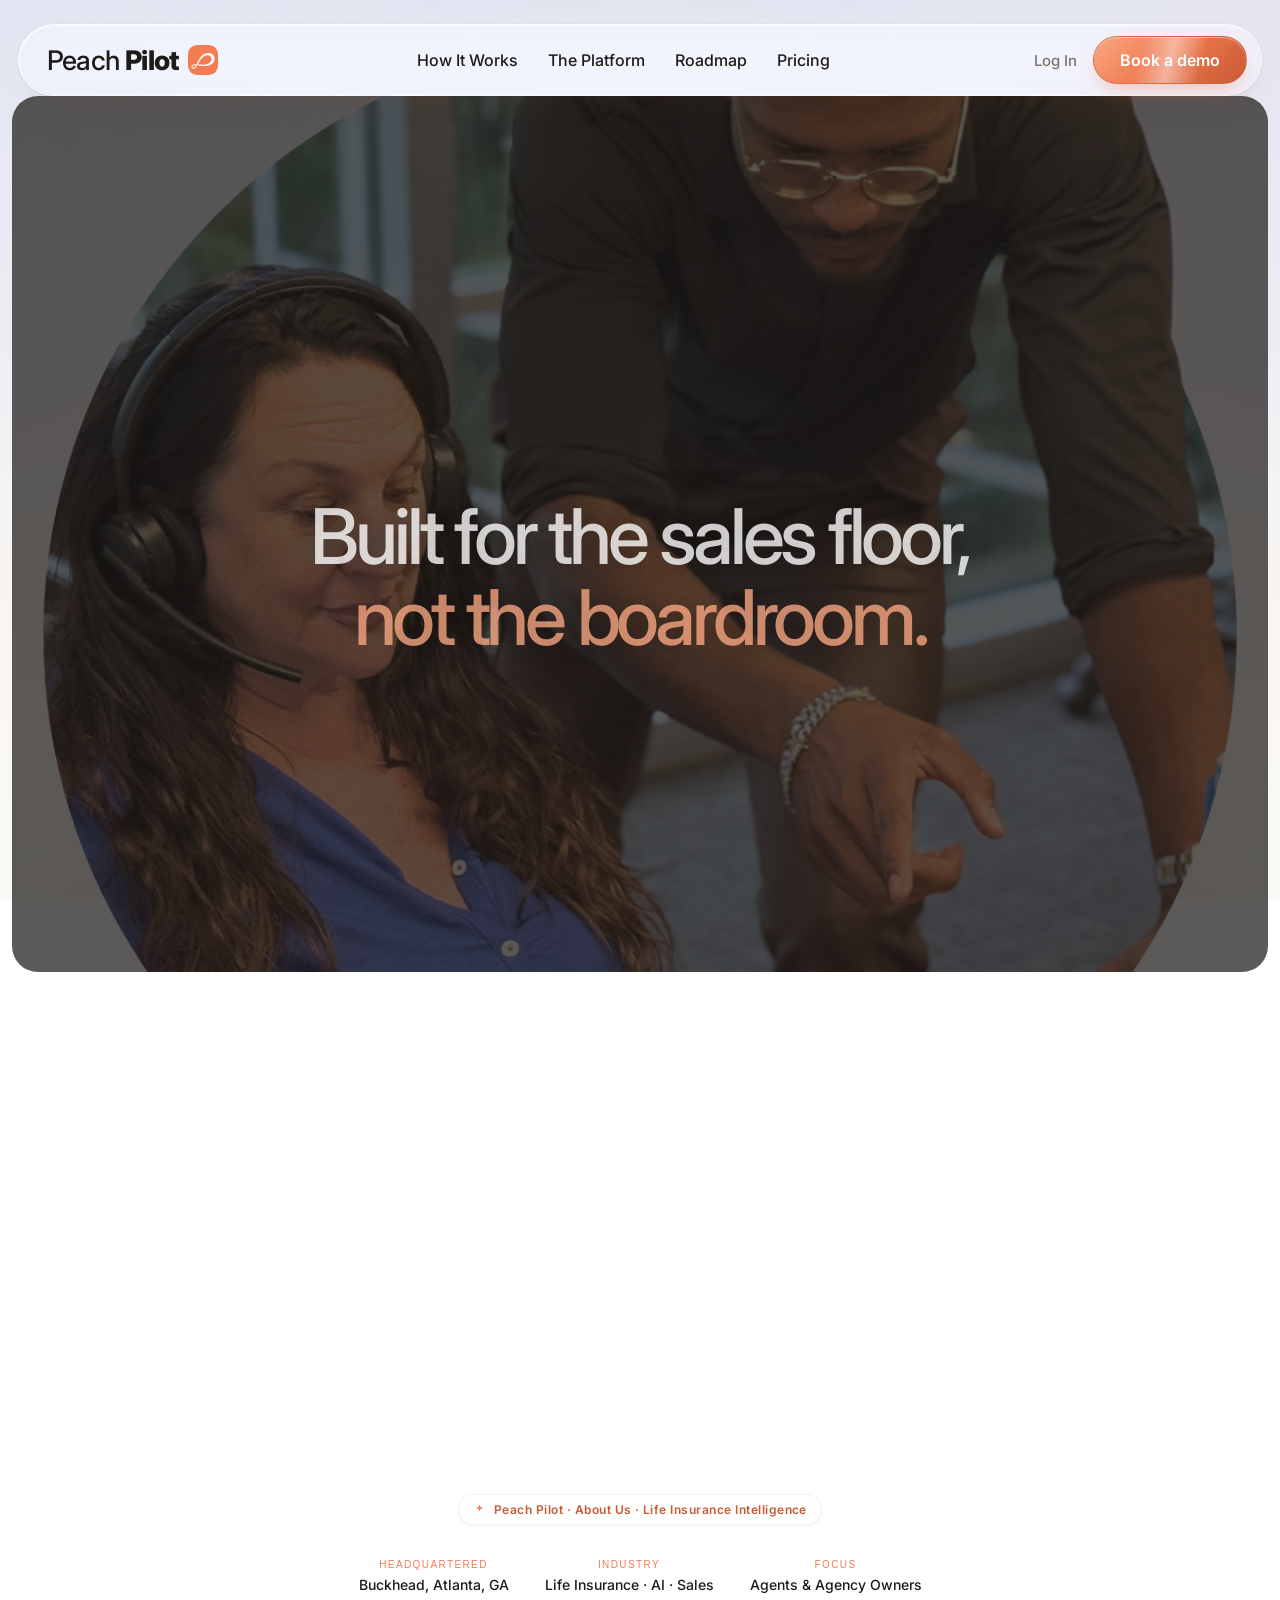
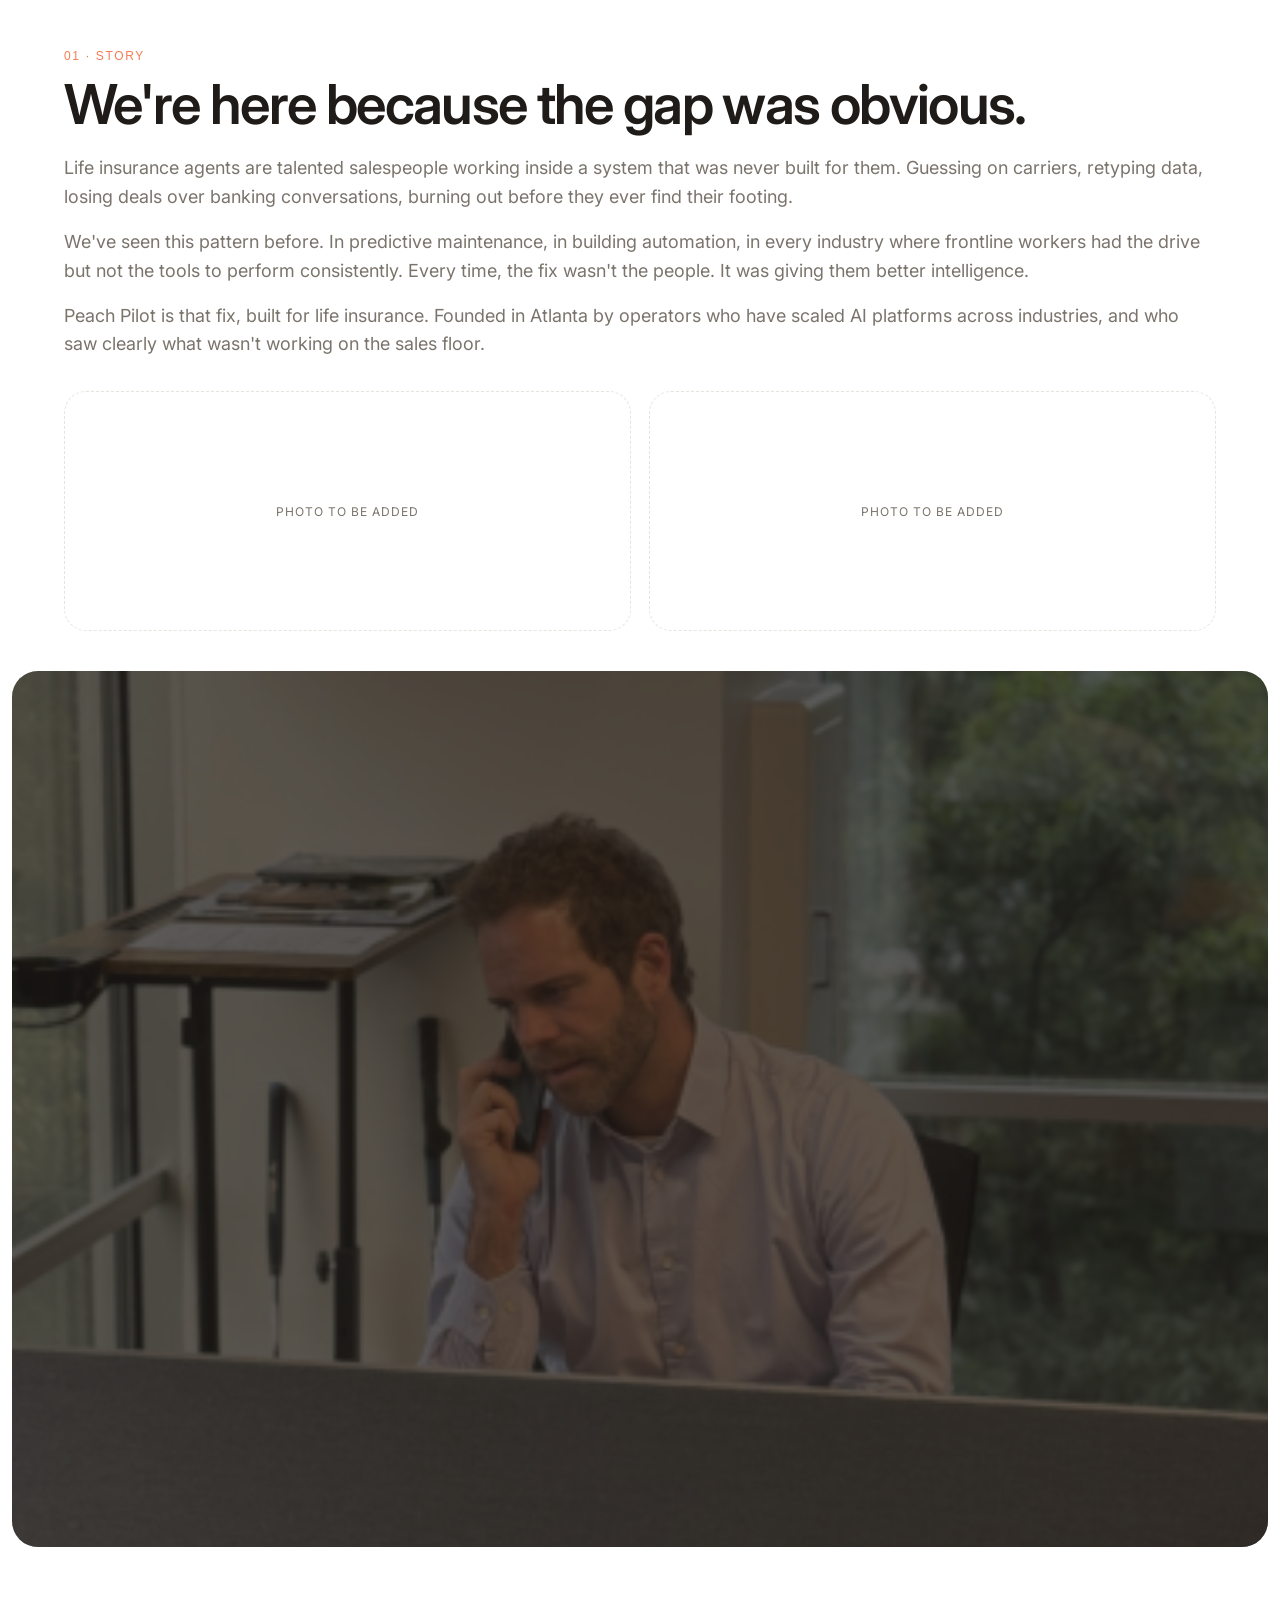
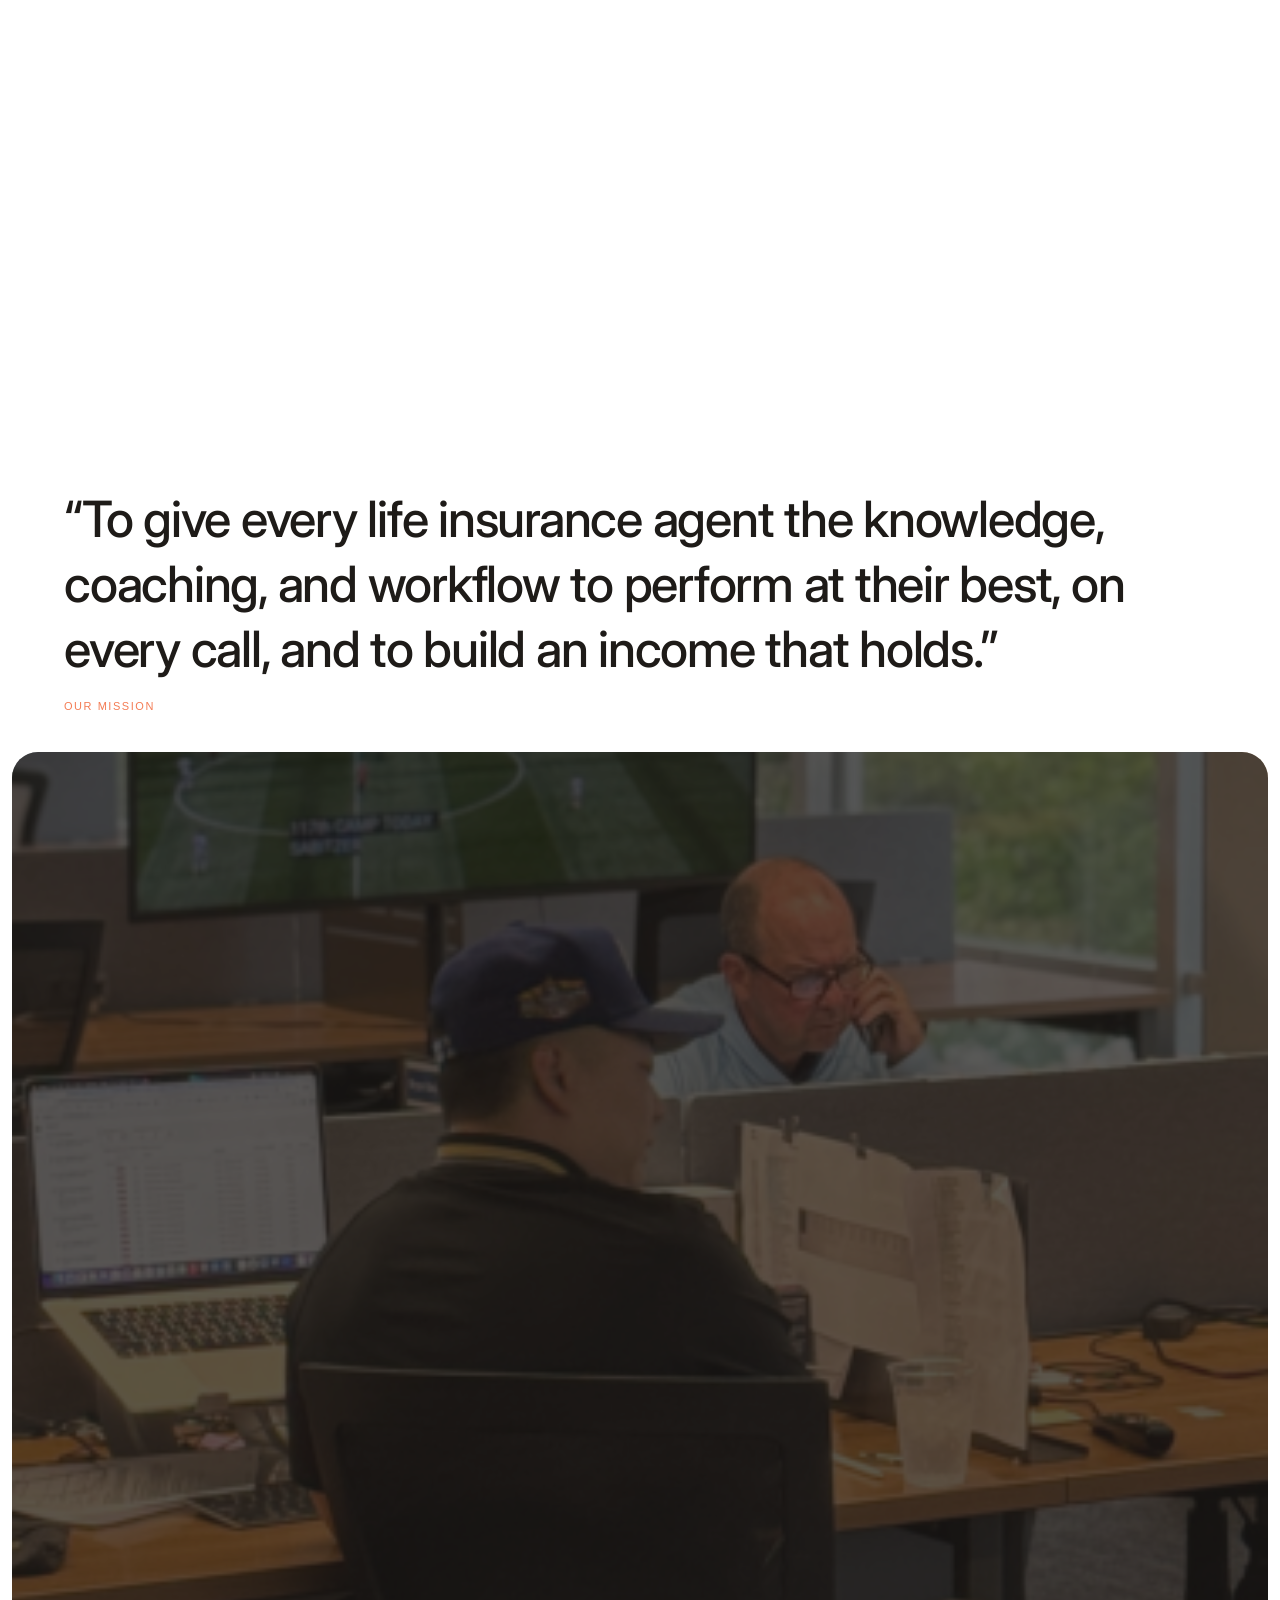
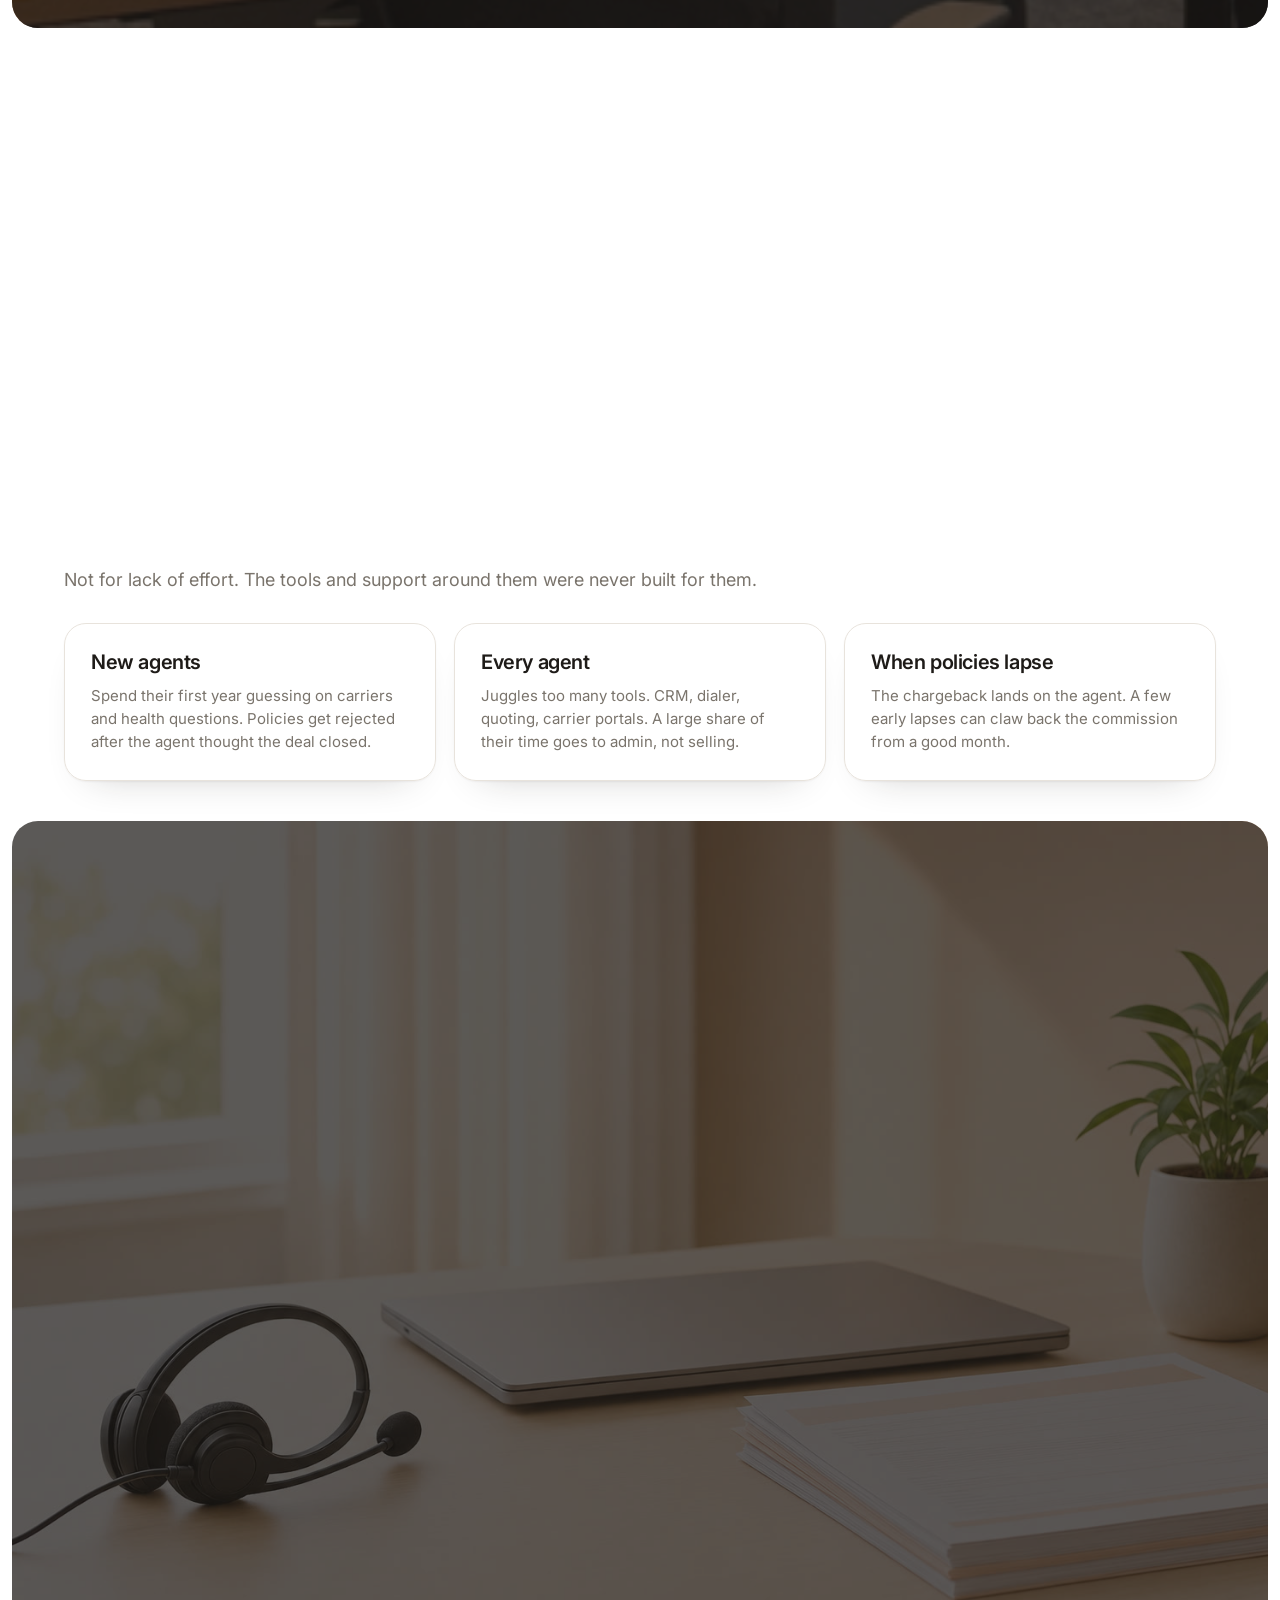
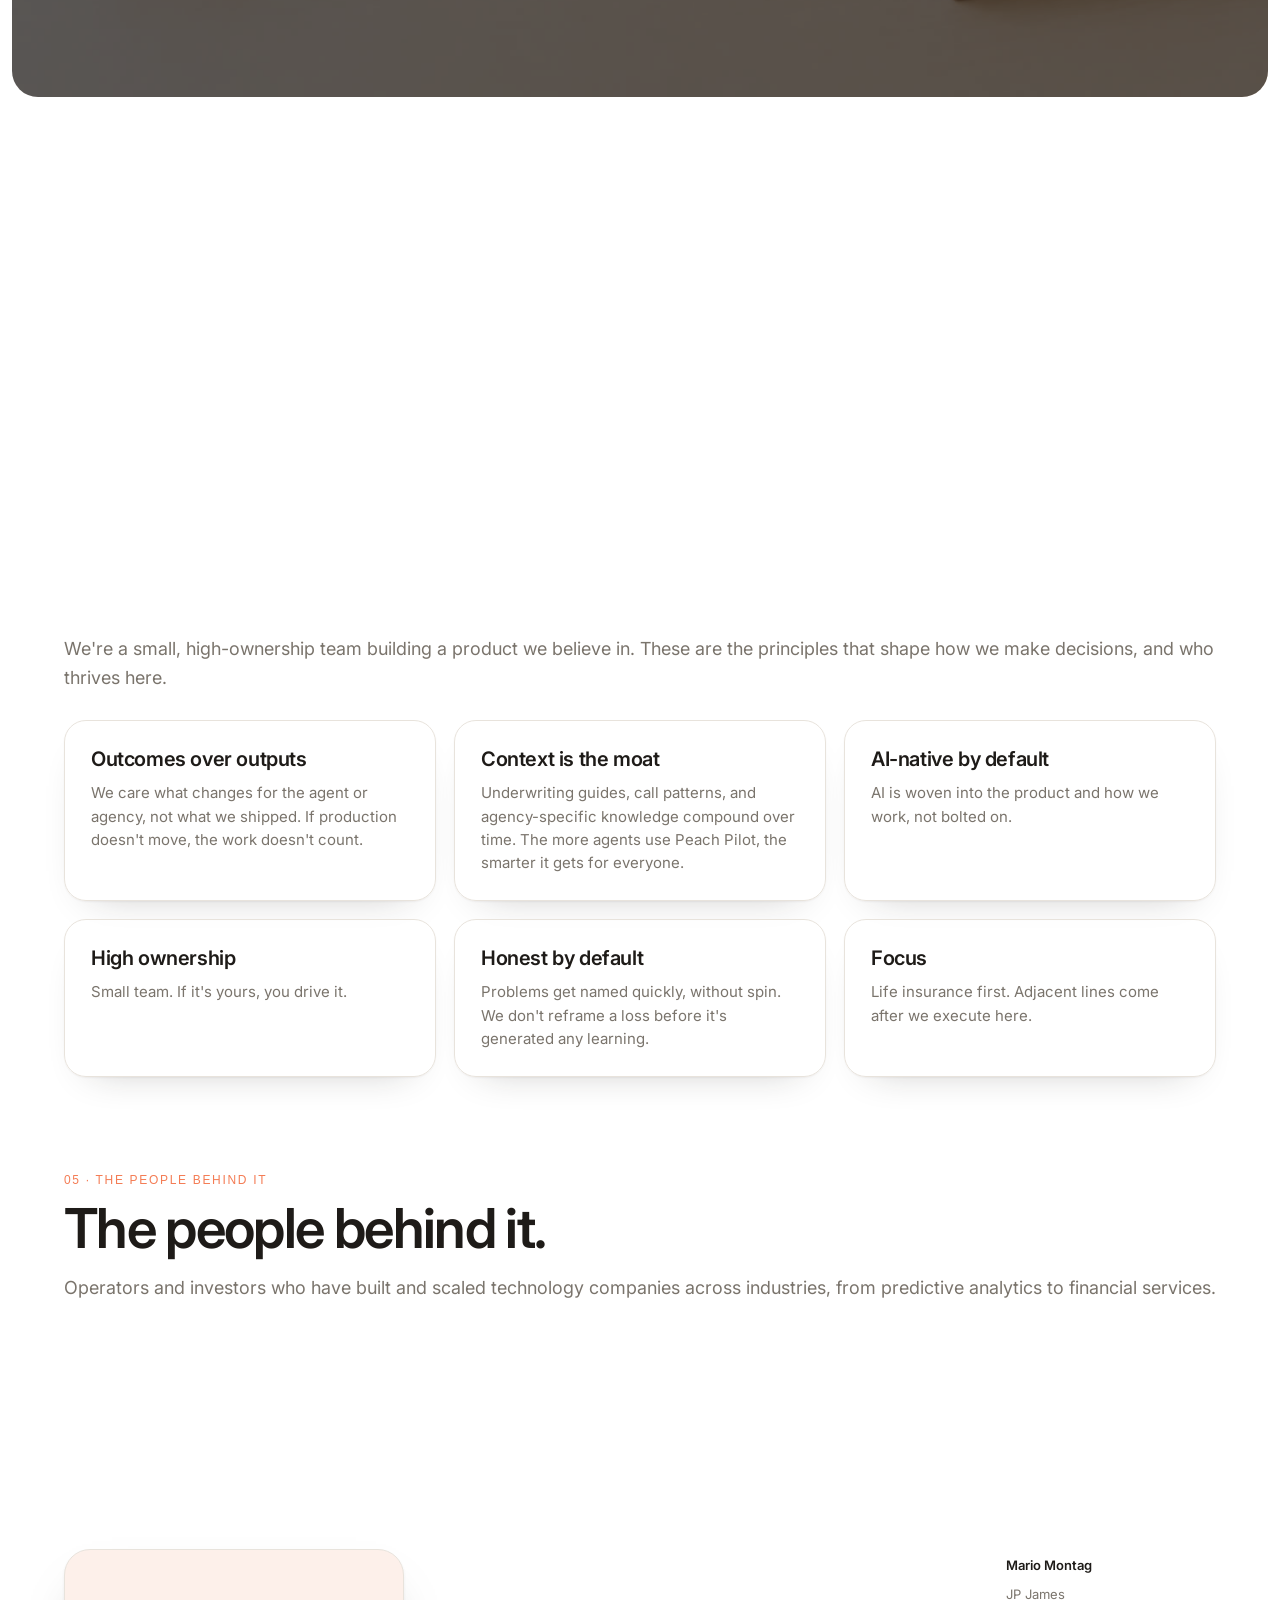
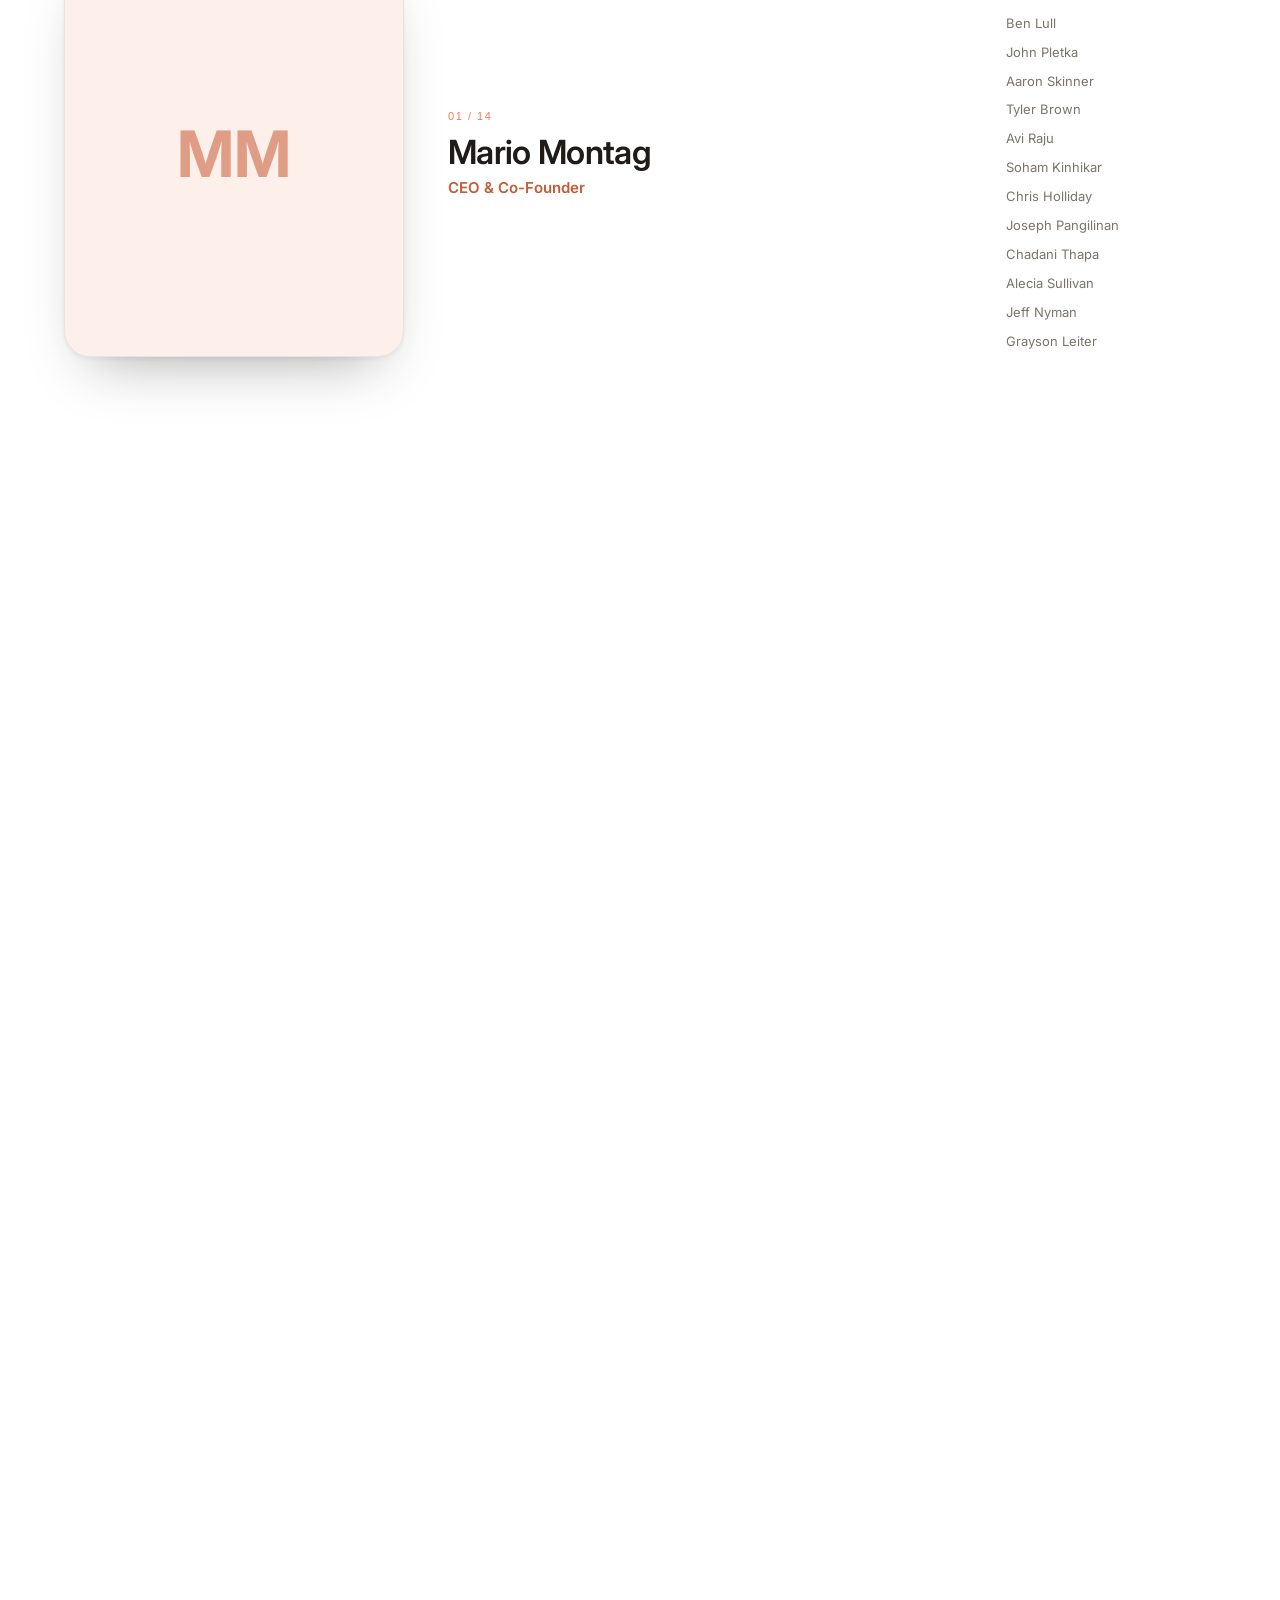
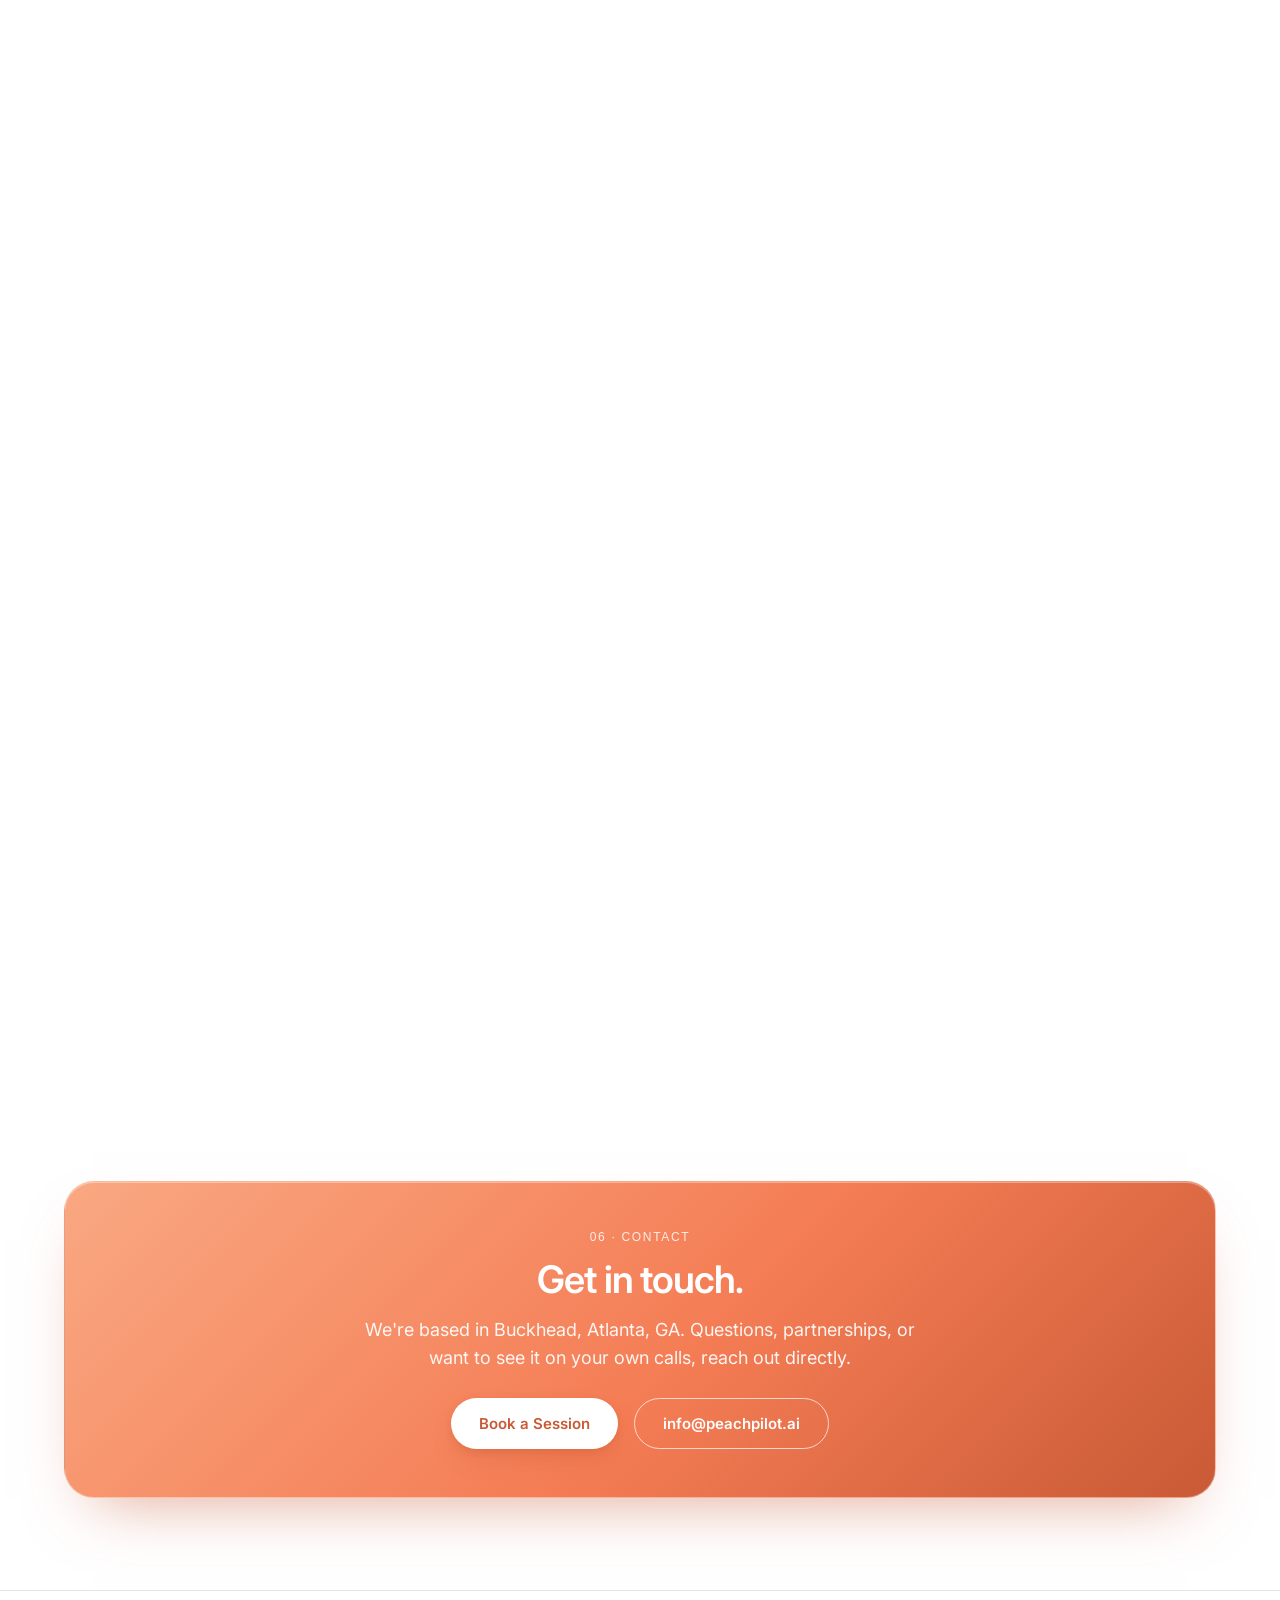
==== about/index.html @ 1c19f115 "Deploy merged agent-first site (nepq-spine b4488fc): shared nav/footer, re-voiced about/platform/boo" ====
<!DOCTYPE html><html lang="en"><head><meta charset="utf-8"><meta name="viewport" content="width=device-width, initial-scale=1"><title>About | Peach Pilot</title><meta name="description" content="Peach Pilot is built in Atlanta by operators who have scaled AI platforms across industries. Meet the team behind the intelligence layer for life insurance agents."><link rel="preconnect" href="https://fonts.googleapis.com"><link href="https://api.fontshare.com/v2/css?f[]=satoshi@500,700&display=swap" rel="stylesheet"><link rel="preconnect" href="https://fonts.gstatic.com" crossorigin=""><link href="https://fonts.googleapis.com/css2?family=Inter:wght@400;500;600&display=swap" rel="stylesheet"><style>
*{margin:0;padding:0;box-sizing:border-box}
html{scroll-behavior:smooth}
body{font-family:'Inter',ui-sans-serif,system-ui,sans-serif;color:#1e1b18;-webkit-font-smoothing:antialiased}
a{text-decoration:none;color:inherit}
button{font-family:inherit}
.pp-drop-menu{display:none;position:absolute;top:100%;left:0;padding-top:8px;z-index:60}
.pp-drop:hover .pp-drop-menu{display:block}
.pp-drop-menu a{display:block;background:#fff;border:1px solid #e8e3dc;border-radius:12px;padding:10px 16px;font-size:15px;color:#1e1b18;min-width:130px;box-shadow:0 14px 30px -18px rgba(30,27,24,.35);white-space:nowrap}
.pp-drop-menu a:hover{background:#fdf0ea}
nav a:hover{color:#000}
/* team scroll module */
#team-scroll{position:relative}
.pp-stage{position:sticky;top:0;height:100vh;display:flex;align-items:center;overflow:hidden}
.pp-stage-inner{max-width:1200px;margin:0 auto;padding:0 24px;width:100%;display:grid;grid-template-columns:1fr 220px;gap:40px;align-items:center}
.pp-slides{position:relative;min-height:420px}
.pp-slide{position:absolute;inset:0;display:flex;gap:44px;align-items:center;opacity:0;transform:translateY(14px);transition:opacity .45s ease,transform .45s ease;pointer-events:none}
.pp-slide.active{opacity:1;transform:none;pointer-events:auto}
.pp-portrait{width:min(340px,36vw);aspect-ratio:3/3.6;border-radius:26px;border:1px solid #e8e3dc;box-shadow:0 2px 4px rgba(30,27,24,.06), 0 28px 56px -28px rgba(30,27,24,.4);display:flex;align-items:center;justify-content:center;flex-shrink:0;background-size:cover;background-position:center top}
.pp-portrait span{font-family:'Inter',sans-serif;font-weight:700;font-size:64px;color:#c85a35;opacity:.55}
.pp-portrait.has-photo span{display:none}
.pp-names{display:flex;flex-direction:column;gap:2px;max-height:70vh;overflow:hidden}
.pp-name{text-align:left;background:none;border:none;cursor:pointer;font-size:13px;color:#7a746c;padding:5px 10px;border-radius:8px;transition:color .2s;line-height:1.3}
.pp-name.active{color:#1e1b18;font-weight:600;background:rgba(255,255,255,.7)}
.pp-name:hover{color:#1e1b18}
.pp-team-mobile{display:none}
@media (max-width:860px){
  #team-scroll{display:none}
  .pp-team-mobile{display:grid;grid-template-columns:repeat(auto-fit,minmax(150px,1fr));gap:14px}
}

/* Text parallax content scroll (about, Jul 3) */
.pp-tpx-track{position:relative;height:150vh;padding:0 12px}
.pp-tpx-img{position:sticky;top:12px;height:calc(100vh - 24px);border-radius:26px;overflow:hidden;background-size:cover;background-position:center;will-change:transform;z-index:0}
.pp-tpx-dark{position:absolute;inset:0;background:rgba(30,27,24,.72)}
.pp-tpx-copy{position:absolute;left:0;top:0;width:100%;height:100vh;display:flex;flex-direction:column;align-items:center;justify-content:center;text-align:center;pointer-events:none;padding:0 6vw;will-change:transform,opacity;z-index:1}
.pp-tpx-sub{margin:0;font-family:'Satoshi',sans-serif;font-size:14px;letter-spacing:.18em;text-transform:uppercase;color:#f9a882}
@media (prefers-reduced-motion:reduce){.pp-tpx-track{height:auto}.pp-tpx-img{position:relative;height:60vh}.pp-tpx-copy{position:absolute;height:100%;opacity:1!important;transform:none!important}}

/* Surface glow (theme effect, from index.html) */
.pp-spot{position:relative;border-radius:22px;border:1.5px solid #e8e3dc;box-shadow:0 1px 2px rgba(30,27,24,.05), 0 18px 40px -28px rgba(30,27,24,.3);background-color:rgba(255,255,255,.7);background-image:radial-gradient(240px 240px at calc(var(--ppx,-9999)*1px) calc(var(--ppy,-9999)*1px), hsl(0 0% 100% / .5), transparent);background-attachment:fixed;background-repeat:no-repeat}
.pp-spot::before,.pp-spot::after{content:"";pointer-events:none;position:absolute;inset:-1.5px;border:1.5px solid transparent;border-radius:22px;background-attachment:fixed;background-repeat:no-repeat;background-position:50% 50%;mask:linear-gradient(transparent,transparent),linear-gradient(#fff,#fff);mask-clip:padding-box,border-box;mask-composite:intersect;-webkit-mask:linear-gradient(transparent,transparent),linear-gradient(#fff,#fff);-webkit-mask-clip:padding-box,border-box;-webkit-mask-composite:source-in}
.pp-spot::before{background-image:radial-gradient(170px 170px at calc(var(--ppx,-9999)*1px) calc(var(--ppy,-9999)*1px), hsl(19 92% 60% / .95), transparent 100%);filter:brightness(1.7)}
.pp-spot::after{background-image:radial-gradient(110px 110px at calc(var(--ppx,-9999)*1px) calc(var(--ppy,-9999)*1px), hsl(0 0% 100% / .95), transparent 100%)}
@media (hover:none){.pp-spot{background-image:none}.pp-spot::before,.pp-spot::after{display:none}}

/* No one-word second lines (sitewide type rule, Jul 8) */
h1,h2,h3,h4{text-wrap:balance}
p,li,figcaption,blockquote,small,dd{text-wrap:pretty}
</style><style>.pp-snav[data-astro-cid-wpvy4v7s] a[data-astro-cid-wpvy4v7s]{color:inherit;text-decoration:none}.pp-snavlink[data-astro-cid-wpvy4v7s]:hover{color:#000}.pp-snav-cta[data-astro-cid-wpvy4v7s]{transition:transform .3s cubic-bezier(.16,1,.3,1),box-shadow .3s}.pp-snav-cta[data-astro-cid-wpvy4v7s]:hover{transform:translateY(-1px);box-shadow:inset 0 1px 1px #ffffff73,0 14px 26px -8px #f47c5499}.pp-snav-sweep[data-astro-cid-wpvy4v7s]{background:linear-gradient(105deg,#0000 30%,#ffffff73 50%,#0000 70%);animation:6s ease-in-out 2s infinite ppSweep;position:absolute;inset:0}@media (prefers-reduced-motion:reduce){.pp-snav-sweep[data-astro-cid-wpvy4v7s]{animation:none}.pp-snav-cta[data-astro-cid-wpvy4v7s]{transition:none}}@keyframes ppWaveA{0%,to{opacity:.85;transform:translate(-50%,-50%)scale(1)}50%{opacity:.7;transform:translate(-52%,-48%)scale(1.08)}}@keyframes ppSweep{0%{transform:translate(-120%)}60%,to{transform:translate(120%)}}@media (prefers-reduced-motion:reduce){[style*=ppWaveA]{animation:none!important}}footer[data-astro-cid-jo6i4kqk] a[data-astro-cid-jo6i4kqk]{color:inherit;text-decoration:none}footer[data-astro-cid-jo6i4kqk] a[data-astro-cid-jo6i4kqk]:hover{color:#000}
</style></head><body><div aria-hidden="true" style="position:fixed;inset:0;z-index:-2;overflow:hidden;background:radial-gradient(54% 42% at 50% 40%, rgba(255,255,255,.95), rgba(255,255,255,0) 64%), radial-gradient(85% 60% at 50% 124%, rgba(247,170,130,.07), rgba(255,255,255,0) 72%), radial-gradient(120% 72% at 50% -10%, rgba(210,214,231,.6), rgba(210,214,231,0) 56%), radial-gradient(66% 92% at -8% 4%, rgba(221,224,238,.62), rgba(221,224,238,0) 56%), radial-gradient(66% 92% at 108% 4%, rgba(226,221,236,.58), rgba(226,221,236,0) 56%), radial-gradient(120% 70% at 50% 116%, rgba(208,205,212,.28), rgba(208,205,212,0) 60%), linear-gradient(180deg,#ebeef6 0%,#f0eff6 32%,#f8f5f2 70%,#fdfcf9 100%)"><span style="position:absolute;border-radius:50%;filter:blur(80px);width:1100px;height:760px;left:50%;top:34%;transform:translate(-50%,-50%);opacity:.85;animation:ppWaveA 30s ease-in-out infinite;background:radial-gradient(closest-side,rgba(255,255,255,.9),rgba(255,255,255,0) 72%)"></span></div><nav class="pp-snav" aria-label="Primary" style="position:sticky;top:24px;z-index:60;margin:24px auto 0;max-width:1320px;padding:0 18px" data-astro-cid-wpvy4v7s><div style="display:grid;grid-template-columns:auto 1fr auto;gap:18px;align-items:center;height:72px;padding:0 14px 0 28px;border-radius:40px;background:rgba(255,255,255,.3);backdrop-filter:blur(26px) saturate(1.5) brightness(1.04);-webkit-backdrop-filter:blur(26px) saturate(1.5);border:1px solid rgba(255,255,255,.5);box-shadow:inset 1px 1px 0 rgba(255,255,255,.7), 0 0 0 1px rgba(120,72,46,.04), 0 1px 2px rgba(27,26,24,.04), 0 16px 34px -20px rgba(120,72,46,.18)" data-astro-cid-wpvy4v7s><a href="/" aria-label="Peach Pilot home" style="display:inline-flex;align-items:center;gap:9px;justify-self:start" data-astro-cid-wpvy4v7s><span style="font-family:'Inter',sans-serif;font-size:27px;letter-spacing:-.03em;color:#1e1b18;line-height:1;white-space:nowrap" data-astro-cid-wpvy4v7s><span style="font-weight:500" data-astro-cid-wpvy4v7s>Peach </span><span style="font-weight:800" data-astro-cid-wpvy4v7s>Pilot</span></span><img src="/appicon.svg" alt="" aria-hidden="true" width="30" height="30" style="display:block;flex-shrink:0;border-radius:9px" data-astro-cid-wpvy4v7s></a><div style="display:flex;gap:30px;justify-self:center;flex-wrap:wrap;justify-content:center" data-astro-cid-wpvy4v7s><a class="pp-snavlink" href="/#works" style="font-size:16px;color:#1e1b18;font-weight:500;white-space:nowrap" data-astro-cid-wpvy4v7s>How It Works</a><a class="pp-snavlink" href="/platform" style="font-size:16px;color:#1e1b18;font-weight:500;white-space:nowrap" data-astro-cid-wpvy4v7s>The Platform</a><a class="pp-snavlink" href="/#live" style="font-size:16px;color:#1e1b18;font-weight:500;white-space:nowrap" data-astro-cid-wpvy4v7s>Roadmap</a><a class="pp-snavlink" href="/#pricing" style="font-size:16px;color:#1e1b18;font-weight:500;white-space:nowrap" data-astro-cid-wpvy4v7s>Pricing</a></div><div style="justify-self:end;display:flex;align-items:center" data-astro-cid-wpvy4v7s><a class="pp-snavlink" href="/login" style="font-size:15px;color:#7a746c;font-weight:500;white-space:nowrap;margin:0 16px 0 6px" data-astro-cid-wpvy4v7s>Log In</a><a href="/book-a-session" class="pp-snav-cta" style="position:relative;overflow:hidden;display:inline-flex;align-items:center;gap:8px;font-size:16px;font-weight:600;color:#fff;white-space:nowrap;padding:13px 26px;border-radius:999px;background:linear-gradient(135deg,#f9a882 0%,#EF7A50 45%,#c85a35 100%);border:1px solid rgba(200,90,53,.55);box-shadow:inset 0 1px 1px rgba(255,255,255,.45), 0 10px 22px -8px rgba(244,124,84,.5)" data-astro-cid-wpvy4v7s><span aria-hidden="true" class="pp-snav-sweep" data-astro-cid-wpvy4v7s></span>Book a demo</a></div></div></nav><main id="top"><div class="pp-tpx-track" data-tpx><div class="pp-tpx-img" style="background-image:url('/pp-hero-photo.png')"><div class="pp-tpx-dark"></div></div><div class="pp-tpx-copy"><h1 style="font-family:'Inter',sans-serif;font-weight:500;letter-spacing:-.055em;font-size:clamp(34px,6vw,84px);line-height:1.05;color:#fff;text-wrap:balance;max-width:16ch;margin:10px 0 0;text-shadow:0 2px 24px rgba(0,0,0,.35)">Built for the sales floor, <span style="color:#f9a882">not the boardroom.</span></h1></div></div><section style="max-width:1200px;margin:0 auto;padding:48px 24px 0;text-align:center"><span style="display:inline-flex;align-items:center;gap:8px;font-family:'Inter',sans-serif;font-size:12px;font-weight:600;letter-spacing:.04em;color:#c85a35;background:#fff;border:1px solid #fdf0ea;padding:7px 14px;border-radius:999px;box-shadow:0 1px 2px rgba(30,27,24,.05), 0 10px 28px -16px rgba(30,27,24,.18)"><svg viewBox="0 0 24 24" width="13" height="13" fill="#F47C54"><path d="M12 3l1.8 4.6L18.5 9.4 13.8 11 12 15.6 10.2 11 5.5 9.4 10.2 7.6z"></path></svg>Peach Pilot &middot; About Us &middot; Life Insurance Intelligence</span><div style="display:flex;gap:36px;flex-wrap:wrap;justify-content:center;margin-top:34px;font-size:14px"><div><div style="font-family:'Satoshi',sans-serif;font-size:10px;letter-spacing:.14em;color:#F47C54;text-transform:uppercase">Headquartered</div><div style="margin-top:6px;color:#1e1b18;font-weight:500">Buckhead, Atlanta, GA</div></div><div><div style="font-family:'Satoshi',sans-serif;font-size:10px;letter-spacing:.14em;color:#F47C54;text-transform:uppercase">Industry</div><div style="margin-top:6px;color:#1e1b18;font-weight:500">Life Insurance &middot; AI &middot; Sales</div></div><div><div style="font-family:'Satoshi',sans-serif;font-size:10px;letter-spacing:.14em;color:#F47C54;text-transform:uppercase">Focus</div><div style="margin-top:6px;color:#1e1b18;font-weight:500">Agents &amp; Agency Owners</div></div></div></section><section style="max-width:1200px;margin:0 auto;padding:56px 24px 40px"><div style="font-family:'Satoshi',sans-serif;font-size:12px;letter-spacing:.14em;color:#F47C54;text-transform:uppercase">01 &middot; Story</div><h2 style="font-family:'Inter',sans-serif;font-weight:600;font-size:clamp(26px,4.5vw,55px);color:#1e1b18;letter-spacing:-.03em;line-height:1.08;text-wrap:balance;margin-top:12px">We're here because the gap was obvious.</h2><div style="margin-top:20px;display:flex;flex-direction:column;gap:16px"><p style="color:#7a746c;font-size:18px;line-height:1.6">Life insurance agents are talented salespeople working inside a system that was never built for them. Guessing on carriers, retyping data, losing deals over banking conversations, burning out before they ever find their footing.</p><p style="color:#7a746c;font-size:18px;line-height:1.6">We've seen this pattern before. In predictive maintenance, in building automation, in every industry where frontline workers had the drive but not the tools to perform consistently. Every time, the fix wasn't the people. It was giving them better intelligence.</p><p style="color:#7a746c;font-size:18px;line-height:1.6">Peach Pilot is that fix, built for life insurance. Founded in Atlanta by operators who have scaled AI platforms across industries, and who saw clearly what wasn't working on the sales floor.</p></div><div style="display:grid;grid-template-columns:repeat(auto-fit,minmax(280px,1fr));gap:18px;margin-top:32px"><div style="border:1.5px dashed #e8e3dc;border-radius:22px;display:flex;align-items:center;justify-content:center;color:#7a746c;font-family:'Inter',sans-serif;font-size:12px;letter-spacing:.08em;background:rgba(255,255,255,.4);height:240px">PHOTO TO BE ADDED</div><div style="border:1.5px dashed #e8e3dc;border-radius:22px;display:flex;align-items:center;justify-content:center;color:#7a746c;font-family:'Inter',sans-serif;font-size:12px;letter-spacing:.08em;background:rgba(255,255,255,.4);height:240px">PHOTO TO BE ADDED</div></div></section><div class="pp-tpx-track" data-tpx><div class="pp-tpx-img" style="background-image:url('/sub-hero-2.png')"><div class="pp-tpx-dark"></div></div><div class="pp-tpx-copy"><p class="pp-tpx-sub">02 &middot; Mission</p><h2 style="font-family:'Inter',sans-serif;font-weight:600;letter-spacing:-.03em;font-size:clamp(34px,6vw,84px);line-height:1.05;color:#fff;text-wrap:balance;max-width:16ch;margin:10px 0 0;text-shadow:0 2px 24px rgba(0,0,0,.35)">Our mission.</h2></div></div><section style="max-width:1200px;margin:0 auto;padding:48px 24px 40px"><blockquote style="font-family:'Inter',sans-serif;font-weight:500;font-size:clamp(26px,4vw,50px);line-height:1.3;letter-spacing:-.025em;color:#1e1b18;margin-top:18px">&ldquo;To give every life insurance agent the knowledge, coaching, and workflow to perform at their best, on every call, and to build an income that holds.&rdquo;</blockquote><div style="font-family:'Satoshi',sans-serif;font-size:12px;letter-spacing:.14em;color:#F47C54;text-transform:uppercase;font-size:11px;margin-top:18px">Our Mission</div></section><div class="pp-tpx-track" data-tpx><div class="pp-tpx-img" style="background-image:url('/sub-hero-1.png')"><div class="pp-tpx-dark"></div></div><div class="pp-tpx-copy"><p class="pp-tpx-sub">03 &middot; The Problem We Solve</p><h2 style="font-family:'Inter',sans-serif;font-weight:600;letter-spacing:-.03em;font-size:clamp(34px,6vw,84px);line-height:1.05;color:#fff;text-wrap:balance;max-width:16ch;margin:10px 0 0;text-shadow:0 2px 24px rgba(0,0,0,.35)">Most new agents don't make it past year one.</h2></div></div><section style="max-width:1200px;margin:0 auto;padding:48px 24px 40px"><p style="color:#7a746c;font-size:18px;line-height:1.6;margin-top:16px">Not for lack of effort. The tools and support around them were never built for them.</p><div style="display:grid;grid-template-columns:repeat(auto-fit,minmax(260px,1fr));gap:18px;margin-top:28px"><div class="pp-spot" style="padding:26px"><h3 style="font-family:'Inter',sans-serif;font-weight:600;font-size:20px;color:#1e1b18;letter-spacing:-.02em">New agents</h3><p style="color:#7a746c;font-size:15px;margin-top:10px;line-height:1.55">Spend their first year guessing on carriers and health questions. Policies get rejected after the agent thought the deal closed.</p></div><div class="pp-spot" style="padding:26px"><h3 style="font-family:'Inter',sans-serif;font-weight:600;font-size:20px;color:#1e1b18;letter-spacing:-.02em">Every agent</h3><p style="color:#7a746c;font-size:15px;margin-top:10px;line-height:1.55">Juggles too many tools. CRM, dialer, quoting, carrier portals. A large share of their time goes to admin, not selling.</p></div><div class="pp-spot" style="padding:26px"><h3 style="font-family:'Inter',sans-serif;font-weight:600;font-size:20px;color:#1e1b18;letter-spacing:-.02em">When policies lapse</h3><p style="color:#7a746c;font-size:15px;margin-top:10px;line-height:1.55">The chargeback lands on the agent. A few early lapses can claw back the commission from a good month.</p></div></div></section><div class="pp-tpx-track" data-tpx><div class="pp-tpx-img" style="background-image:url('/still-desk-minimal.jpg')"><div class="pp-tpx-dark"></div></div><div class="pp-tpx-copy"><p class="pp-tpx-sub">04 &middot; How We Work</p><h2 style="font-family:'Inter',sans-serif;font-weight:600;letter-spacing:-.03em;font-size:clamp(34px,6vw,84px);line-height:1.05;color:#fff;text-wrap:balance;max-width:16ch;margin:10px 0 0;text-shadow:0 2px 24px rgba(0,0,0,.35)">How we work.</h2></div></div><section style="max-width:1200px;margin:0 auto;padding:48px 24px 40px"><p style="color:#7a746c;font-size:18px;line-height:1.6;margin-top:16px">We're a small, high-ownership team building a product we believe in. These are the principles that shape how we make decisions, and who thrives here.</p><div style="display:grid;grid-template-columns:repeat(auto-fit,minmax(300px,1fr));gap:18px;margin-top:28px"><div class="pp-spot" style="padding:26px"><h3 style="font-family:'Inter',sans-serif;font-weight:600;font-size:20px;color:#1e1b18;letter-spacing:-.02em">Outcomes over outputs</h3><p style="color:#7a746c;font-size:15px;margin-top:10px;line-height:1.55">We care what changes for the agent or agency, not what we shipped. If production doesn't move, the work doesn't count.</p></div><div class="pp-spot" style="padding:26px"><h3 style="font-family:'Inter',sans-serif;font-weight:600;font-size:20px;color:#1e1b18;letter-spacing:-.02em">Context is the moat</h3><p style="color:#7a746c;font-size:15px;margin-top:10px;line-height:1.55">Underwriting guides, call patterns, and agency-specific knowledge compound over time. The more agents use Peach Pilot, the smarter it gets for everyone.</p></div><div class="pp-spot" style="padding:26px"><h3 style="font-family:'Inter',sans-serif;font-weight:600;font-size:20px;color:#1e1b18;letter-spacing:-.02em">AI-native by default</h3><p style="color:#7a746c;font-size:15px;margin-top:10px;line-height:1.55">AI is woven into the product and how we work, not bolted on.</p></div><div class="pp-spot" style="padding:26px"><h3 style="font-family:'Inter',sans-serif;font-weight:600;font-size:20px;color:#1e1b18;letter-spacing:-.02em">High ownership</h3><p style="color:#7a746c;font-size:15px;margin-top:10px;line-height:1.55">Small team. If it's yours, you drive it.</p></div><div class="pp-spot" style="padding:26px"><h3 style="font-family:'Inter',sans-serif;font-weight:600;font-size:20px;color:#1e1b18;letter-spacing:-.02em">Honest by default</h3><p style="color:#7a746c;font-size:15px;margin-top:10px;line-height:1.55">Problems get named quickly, without spin. We don't reframe a loss before it's generated any learning.</p></div><div class="pp-spot" style="padding:26px"><h3 style="font-family:'Inter',sans-serif;font-weight:600;font-size:20px;color:#1e1b18;letter-spacing:-.02em">Focus</h3><p style="color:#7a746c;font-size:15px;margin-top:10px;line-height:1.55">Life insurance first. Adjacent lines come after we execute here.</p></div></div></section><section style="max-width:1200px;margin:0 auto;padding:56px 24px 0"><div style="font-family:'Satoshi',sans-serif;font-size:12px;letter-spacing:.14em;color:#F47C54;text-transform:uppercase">05 &middot; The People Behind It</div><h2 style="font-family:'Inter',sans-serif;font-weight:600;font-size:clamp(26px,4.5vw,55px);color:#1e1b18;letter-spacing:-.03em;line-height:1.08;text-wrap:balance;margin-top:12px">The people behind it.</h2><p style="color:#7a746c;font-size:18px;line-height:1.6;margin-top:16px">Operators and investors who have built and scaled technology companies across industries, from predictive analytics to financial services.</p></section><div id="team-scroll" style="height:870vh"><div class="pp-stage"><div class="pp-stage-inner"><div class="pp-slides"><div class="pp-slide" data-i="0"><div class="pp-portrait" style="background:#fdf0ea"><span>MM</span></div><div class="pp-slide-txt"><div style="font-family:'Satoshi',sans-serif;font-size:12px;letter-spacing:.14em;color:#F47C54;text-transform:uppercase;font-size:11px">01 / 14</div><h3 style="font-family:'Inter',sans-serif;font-weight:600;font-size:20px;color:#1e1b18;letter-spacing:-.02em;font-size:clamp(24px,2.6vw,34px);margin-top:10px">Mario Montag</h3><div style="color:#c85a35;font-weight:600;font-size:15px;margin-top:6px">CEO & Co-Founder</div></div></div><div class="pp-slide" data-i="1"><div class="pp-portrait" style="background:#F3E8F0"><span>JJ</span></div><div class="pp-slide-txt"><div style="font-family:'Satoshi',sans-serif;font-size:12px;letter-spacing:.14em;color:#F47C54;text-transform:uppercase;font-size:11px">02 / 14</div><h3 style="font-family:'Inter',sans-serif;font-weight:600;font-size:20px;color:#1e1b18;letter-spacing:-.02em;font-size:clamp(24px,2.6vw,34px);margin-top:10px">JP James</h3><div style="color:#c85a35;font-weight:600;font-size:15px;margin-top:6px">Chairman & Co-Founder</div></div></div><div class="pp-slide" data-i="2"><div class="pp-portrait" style="background:#E8EFF6"><span>BL</span></div><div class="pp-slide-txt"><div style="font-family:'Satoshi',sans-serif;font-size:12px;letter-spacing:.14em;color:#F47C54;text-transform:uppercase;font-size:11px">03 / 14</div><h3 style="font-family:'Inter',sans-serif;font-weight:600;font-size:20px;color:#1e1b18;letter-spacing:-.02em;font-size:clamp(24px,2.6vw,34px);margin-top:10px">Ben Lull</h3><div style="color:#c85a35;font-weight:600;font-size:15px;margin-top:6px">VP Infra & Data</div></div></div><div class="pp-slide" data-i="3"><div class="pp-portrait" style="background:#EAF2E6"><span>JP</span></div><div class="pp-slide-txt"><div style="font-family:'Satoshi',sans-serif;font-size:12px;letter-spacing:.14em;color:#F47C54;text-transform:uppercase;font-size:11px">04 / 14</div><h3 style="font-family:'Inter',sans-serif;font-weight:600;font-size:20px;color:#1e1b18;letter-spacing:-.02em;font-size:clamp(24px,2.6vw,34px);margin-top:10px">John Pletka</h3><div style="color:#c85a35;font-weight:600;font-size:15px;margin-top:6px">VP Engineering</div></div></div><div class="pp-slide" data-i="4"><div class="pp-portrait" style="background:#fdf0ea"><span>AS</span></div><div class="pp-slide-txt"><div style="font-family:'Satoshi',sans-serif;font-size:12px;letter-spacing:.14em;color:#F47C54;text-transform:uppercase;font-size:11px">05 / 14</div><h3 style="font-family:'Inter',sans-serif;font-weight:600;font-size:20px;color:#1e1b18;letter-spacing:-.02em;font-size:clamp(24px,2.6vw,34px);margin-top:10px">Aaron Skinner</h3><div style="color:#c85a35;font-weight:600;font-size:15px;margin-top:6px">Product Manager</div></div></div><div class="pp-slide" data-i="5"><div class="pp-portrait" style="background:#F3E8F0"><span>TB</span></div><div class="pp-slide-txt"><div style="font-family:'Satoshi',sans-serif;font-size:12px;letter-spacing:.14em;color:#F47C54;text-transform:uppercase;font-size:11px">06 / 14</div><h3 style="font-family:'Inter',sans-serif;font-weight:600;font-size:20px;color:#1e1b18;letter-spacing:-.02em;font-size:clamp(24px,2.6vw,34px);margin-top:10px">Tyler Brown</h3><div style="color:#c85a35;font-weight:600;font-size:15px;margin-top:6px">Customer Success Engineer</div></div></div><div class="pp-slide" data-i="6"><div class="pp-portrait" style="background:#E8EFF6"><span>AR</span></div><div class="pp-slide-txt"><div style="font-family:'Satoshi',sans-serif;font-size:12px;letter-spacing:.14em;color:#F47C54;text-transform:uppercase;font-size:11px">07 / 14</div><h3 style="font-family:'Inter',sans-serif;font-weight:600;font-size:20px;color:#1e1b18;letter-spacing:-.02em;font-size:clamp(24px,2.6vw,34px);margin-top:10px">Avi Raju</h3><div style="color:#c85a35;font-weight:600;font-size:15px;margin-top:6px">AI FDE, UI & Quoting</div></div></div><div class="pp-slide" data-i="7"><div class="pp-portrait" style="background:#EAF2E6"><span>SK</span></div><div class="pp-slide-txt"><div style="font-family:'Satoshi',sans-serif;font-size:12px;letter-spacing:.14em;color:#F47C54;text-transform:uppercase;font-size:11px">08 / 14</div><h3 style="font-family:'Inter',sans-serif;font-weight:600;font-size:20px;color:#1e1b18;letter-spacing:-.02em;font-size:clamp(24px,2.6vw,34px);margin-top:10px">Soham Kinhikar</h3><div style="color:#c85a35;font-weight:600;font-size:15px;margin-top:6px">Engineer, Peach Live</div></div></div><div class="pp-slide" data-i="8"><div class="pp-portrait" style="background:#fdf0ea"><span>CH</span></div><div class="pp-slide-txt"><div style="font-family:'Satoshi',sans-serif;font-size:12px;letter-spacing:.14em;color:#F47C54;text-transform:uppercase;font-size:11px">09 / 14</div><h3 style="font-family:'Inter',sans-serif;font-weight:600;font-size:20px;color:#1e1b18;letter-spacing:-.02em;font-size:clamp(24px,2.6vw,34px);margin-top:10px">Chris Holliday</h3><div style="color:#c85a35;font-weight:600;font-size:15px;margin-top:6px">Full-Stack Engineer</div></div></div><div class="pp-slide" data-i="9"><div class="pp-portrait" style="background:#F3E8F0"><span>JP</span></div><div class="pp-slide-txt"><div style="font-family:'Satoshi',sans-serif;font-size:12px;letter-spacing:.14em;color:#F47C54;text-transform:uppercase;font-size:11px">10 / 14</div><h3 style="font-family:'Inter',sans-serif;font-weight:600;font-size:20px;color:#1e1b18;letter-spacing:-.02em;font-size:clamp(24px,2.6vw,34px);margin-top:10px">Joseph Pangilinan</h3><div style="color:#c85a35;font-weight:600;font-size:15px;margin-top:6px">Ops & Coordination</div></div></div><div class="pp-slide" data-i="10"><div class="pp-portrait" style="background:#E8EFF6"><span>CT</span></div><div class="pp-slide-txt"><div style="font-family:'Satoshi',sans-serif;font-size:12px;letter-spacing:.14em;color:#F47C54;text-transform:uppercase;font-size:11px">11 / 14</div><h3 style="font-family:'Inter',sans-serif;font-weight:600;font-size:20px;color:#1e1b18;letter-spacing:-.02em;font-size:clamp(24px,2.6vw,34px);margin-top:10px">Chadani Thapa</h3><div style="color:#c85a35;font-weight:600;font-size:15px;margin-top:6px">QA Engineer</div></div></div><div class="pp-slide" data-i="11"><div class="pp-portrait" style="background:#EAF2E6"><span>AS</span></div><div class="pp-slide-txt"><div style="font-family:'Satoshi',sans-serif;font-size:12px;letter-spacing:.14em;color:#F47C54;text-transform:uppercase;font-size:11px">12 / 14</div><h3 style="font-family:'Inter',sans-serif;font-weight:600;font-size:20px;color:#1e1b18;letter-spacing:-.02em;font-size:clamp(24px,2.6vw,34px);margin-top:10px">Alecia Sullivan</h3><div style="color:#c85a35;font-weight:600;font-size:15px;margin-top:6px">Recruiting</div></div></div><div class="pp-slide" data-i="12"><div class="pp-portrait" style="background:#fdf0ea"><span>JN</span></div><div class="pp-slide-txt"><div style="font-family:'Satoshi',sans-serif;font-size:12px;letter-spacing:.14em;color:#F47C54;text-transform:uppercase;font-size:11px">13 / 14</div><h3 style="font-family:'Inter',sans-serif;font-weight:600;font-size:20px;color:#1e1b18;letter-spacing:-.02em;font-size:clamp(24px,2.6vw,34px);margin-top:10px">Jeff Nyman</h3><div style="color:#c85a35;font-weight:600;font-size:15px;margin-top:6px">Principal QA Engineer</div></div></div><div class="pp-slide" data-i="13"><div class="pp-portrait" style="background:#F3E8F0"><span>GL</span></div><div class="pp-slide-txt"><div style="font-family:'Satoshi',sans-serif;font-size:12px;letter-spacing:.14em;color:#F47C54;text-transform:uppercase;font-size:11px">14 / 14</div><h3 style="font-family:'Inter',sans-serif;font-weight:600;font-size:20px;color:#1e1b18;letter-spacing:-.02em;font-size:clamp(24px,2.6vw,34px);margin-top:10px">Grayson Leiter</h3><div style="color:#c85a35;font-weight:600;font-size:15px;margin-top:6px">Intern, Chargebacks & Win-back</div></div></div></div><div class="pp-names"><button type="button" class="pp-name" data-i="0">Mario Montag</button><button type="button" class="pp-name" data-i="1">JP James</button><button type="button" class="pp-name" data-i="2">Ben Lull</button><button type="button" class="pp-name" data-i="3">John Pletka</button><button type="button" class="pp-name" data-i="4">Aaron Skinner</button><button type="button" class="pp-name" data-i="5">Tyler Brown</button><button type="button" class="pp-name" data-i="6">Avi Raju</button><button type="button" class="pp-name" data-i="7">Soham Kinhikar</button><button type="button" class="pp-name" data-i="8">Chris Holliday</button><button type="button" class="pp-name" data-i="9">Joseph Pangilinan</button><button type="button" class="pp-name" data-i="10">Chadani Thapa</button><button type="button" class="pp-name" data-i="11">Alecia Sullivan</button><button type="button" class="pp-name" data-i="12">Jeff Nyman</button><button type="button" class="pp-name" data-i="13">Grayson Leiter</button></div></div></div></div><section class="pp-team-mobile" style="max-width:1200px;margin:0 auto;padding:24px 24px 40px"><div style="padding:26px;border-radius:22px;background:rgba(255,255,255,.7);border:1px solid #e8e3dc;box-shadow:0 1px 2px rgba(30,27,24,.05), 0 18px 40px -28px rgba(30,27,24,.3);padding:18px;text-align:center"><div class="pp-portrait" style="background:#fdf0ea;width:100%;aspect-ratio:1;border-radius:16px;margin:0 auto"><span style="font-size:38px">MM</span></div><div style="font-weight:600;margin-top:12px;font-size:14px">Mario Montag</div><div style="color:#7a746c;font-size:12px;margin-top:4px">CEO & Co-Founder</div></div><div style="padding:26px;border-radius:22px;background:rgba(255,255,255,.7);border:1px solid #e8e3dc;box-shadow:0 1px 2px rgba(30,27,24,.05), 0 18px 40px -28px rgba(30,27,24,.3);padding:18px;text-align:center"><div class="pp-portrait" style="background:#F3E8F0;width:100%;aspect-ratio:1;border-radius:16px;margin:0 auto"><span style="font-size:38px">JJ</span></div><div style="font-weight:600;margin-top:12px;font-size:14px">JP James</div><div style="color:#7a746c;font-size:12px;margin-top:4px">Chairman & Co-Founder</div></div><div style="padding:26px;border-radius:22px;background:rgba(255,255,255,.7);border:1px solid #e8e3dc;box-shadow:0 1px 2px rgba(30,27,24,.05), 0 18px 40px -28px rgba(30,27,24,.3);padding:18px;text-align:center"><div class="pp-portrait" style="background:#E8EFF6;width:100%;aspect-ratio:1;border-radius:16px;margin:0 auto"><span style="font-size:38px">BL</span></div><div style="font-weight:600;margin-top:12px;font-size:14px">Ben Lull</div><div style="color:#7a746c;font-size:12px;margin-top:4px">VP Infra & Data</div></div><div style="padding:26px;border-radius:22px;background:rgba(255,255,255,.7);border:1px solid #e8e3dc;box-shadow:0 1px 2px rgba(30,27,24,.05), 0 18px 40px -28px rgba(30,27,24,.3);padding:18px;text-align:center"><div class="pp-portrait" style="background:#EAF2E6;width:100%;aspect-ratio:1;border-radius:16px;margin:0 auto"><span style="font-size:38px">JP</span></div><div style="font-weight:600;margin-top:12px;font-size:14px">John Pletka</div><div style="color:#7a746c;font-size:12px;margin-top:4px">VP Engineering</div></div><div style="padding:26px;border-radius:22px;background:rgba(255,255,255,.7);border:1px solid #e8e3dc;box-shadow:0 1px 2px rgba(30,27,24,.05), 0 18px 40px -28px rgba(30,27,24,.3);padding:18px;text-align:center"><div class="pp-portrait" style="background:#fdf0ea;width:100%;aspect-ratio:1;border-radius:16px;margin:0 auto"><span style="font-size:38px">AS</span></div><div style="font-weight:600;margin-top:12px;font-size:14px">Aaron Skinner</div><div style="color:#7a746c;font-size:12px;margin-top:4px">Product Manager</div></div><div style="padding:26px;border-radius:22px;background:rgba(255,255,255,.7);border:1px solid #e8e3dc;box-shadow:0 1px 2px rgba(30,27,24,.05), 0 18px 40px -28px rgba(30,27,24,.3);padding:18px;text-align:center"><div class="pp-portrait" style="background:#F3E8F0;width:100%;aspect-ratio:1;border-radius:16px;margin:0 auto"><span style="font-size:38px">TB</span></div><div style="font-weight:600;margin-top:12px;font-size:14px">Tyler Brown</div><div style="color:#7a746c;font-size:12px;margin-top:4px">Customer Success Engineer</div></div><div style="padding:26px;border-radius:22px;background:rgba(255,255,255,.7);border:1px solid #e8e3dc;box-shadow:0 1px 2px rgba(30,27,24,.05), 0 18px 40px -28px rgba(30,27,24,.3);padding:18px;text-align:center"><div class="pp-portrait" style="background:#E8EFF6;width:100%;aspect-ratio:1;border-radius:16px;margin:0 auto"><span style="font-size:38px">AR</span></div><div style="font-weight:600;margin-top:12px;font-size:14px">Avi Raju</div><div style="color:#7a746c;font-size:12px;margin-top:4px">AI FDE, UI & Quoting</div></div><div style="padding:26px;border-radius:22px;background:rgba(255,255,255,.7);border:1px solid #e8e3dc;box-shadow:0 1px 2px rgba(30,27,24,.05), 0 18px 40px -28px rgba(30,27,24,.3);padding:18px;text-align:center"><div class="pp-portrait" style="background:#EAF2E6;width:100%;aspect-ratio:1;border-radius:16px;margin:0 auto"><span style="font-size:38px">SK</span></div><div style="font-weight:600;margin-top:12px;font-size:14px">Soham Kinhikar</div><div style="color:#7a746c;font-size:12px;margin-top:4px">Engineer, Peach Live</div></div><div style="padding:26px;border-radius:22px;background:rgba(255,255,255,.7);border:1px solid #e8e3dc;box-shadow:0 1px 2px rgba(30,27,24,.05), 0 18px 40px -28px rgba(30,27,24,.3);padding:18px;text-align:center"><div class="pp-portrait" style="background:#fdf0ea;width:100%;aspect-ratio:1;border-radius:16px;margin:0 auto"><span style="font-size:38px">CH</span></div><div style="font-weight:600;margin-top:12px;font-size:14px">Chris Holliday</div><div style="color:#7a746c;font-size:12px;margin-top:4px">Full-Stack Engineer</div></div><div style="padding:26px;border-radius:22px;background:rgba(255,255,255,.7);border:1px solid #e8e3dc;box-shadow:0 1px 2px rgba(30,27,24,.05), 0 18px 40px -28px rgba(30,27,24,.3);padding:18px;text-align:center"><div class="pp-portrait" style="background:#F3E8F0;width:100%;aspect-ratio:1;border-radius:16px;margin:0 auto"><span style="font-size:38px">JP</span></div><div style="font-weight:600;margin-top:12px;font-size:14px">Joseph Pangilinan</div><div style="color:#7a746c;font-size:12px;margin-top:4px">Ops & Coordination</div></div><div style="padding:26px;border-radius:22px;background:rgba(255,255,255,.7);border:1px solid #e8e3dc;box-shadow:0 1px 2px rgba(30,27,24,.05), 0 18px 40px -28px rgba(30,27,24,.3);padding:18px;text-align:center"><div class="pp-portrait" style="background:#E8EFF6;width:100%;aspect-ratio:1;border-radius:16px;margin:0 auto"><span style="font-size:38px">CT</span></div><div style="font-weight:600;margin-top:12px;font-size:14px">Chadani Thapa</div><div style="color:#7a746c;font-size:12px;margin-top:4px">QA Engineer</div></div><div style="padding:26px;border-radius:22px;background:rgba(255,255,255,.7);border:1px solid #e8e3dc;box-shadow:0 1px 2px rgba(30,27,24,.05), 0 18px 40px -28px rgba(30,27,24,.3);padding:18px;text-align:center"><div class="pp-portrait" style="background:#EAF2E6;width:100%;aspect-ratio:1;border-radius:16px;margin:0 auto"><span style="font-size:38px">AS</span></div><div style="font-weight:600;margin-top:12px;font-size:14px">Alecia Sullivan</div><div style="color:#7a746c;font-size:12px;margin-top:4px">Recruiting</div></div><div style="padding:26px;border-radius:22px;background:rgba(255,255,255,.7);border:1px solid #e8e3dc;box-shadow:0 1px 2px rgba(30,27,24,.05), 0 18px 40px -28px rgba(30,27,24,.3);padding:18px;text-align:center"><div class="pp-portrait" style="background:#fdf0ea;width:100%;aspect-ratio:1;border-radius:16px;margin:0 auto"><span style="font-size:38px">JN</span></div><div style="font-weight:600;margin-top:12px;font-size:14px">Jeff Nyman</div><div style="color:#7a746c;font-size:12px;margin-top:4px">Principal QA Engineer</div></div><div style="padding:26px;border-radius:22px;background:rgba(255,255,255,.7);border:1px solid #e8e3dc;box-shadow:0 1px 2px rgba(30,27,24,.05), 0 18px 40px -28px rgba(30,27,24,.3);padding:18px;text-align:center"><div class="pp-portrait" style="background:#F3E8F0;width:100%;aspect-ratio:1;border-radius:16px;margin:0 auto"><span style="font-size:38px">GL</span></div><div style="font-weight:600;margin-top:12px;font-size:14px">Grayson Leiter</div><div style="color:#7a746c;font-size:12px;margin-top:4px">Intern, Chargebacks & Win-back</div></div></section><section style="max-width:1200px;margin:0 auto;padding:48px 24px 72px"><div style="padding:48px 40px;border-radius:30px;text-align:center;background:linear-gradient(135deg,#f9a882,#F47C54 55%,#c85a35);border:1px solid rgba(255,255,255,.35);box-shadow:inset 0 1px 0 rgba(255,255,255,.35), 0 30px 60px -30px rgba(200,90,53,.55)"><div style="font-family:'Satoshi',sans-serif;font-size:12px;letter-spacing:.14em;color:#F47C54;text-transform:uppercase;color:rgba(255,255,255,.85)">06 &middot; Contact</div><h2 style="font-family:'Inter',sans-serif;font-weight:600;font-size:clamp(26px,3vw,38px);color:#fff;letter-spacing:-.03em;margin-top:12px">Get in touch.</h2><p style="color:rgba(255,255,255,.92);font-size:18px;max-width:52ch;margin:14px auto 0;line-height:1.55">We're based in Buckhead, Atlanta, GA. Questions, partnerships, or want to see it on your own calls, reach out directly.</p><div style="display:flex;justify-content:center;gap:16px;flex-wrap:wrap;margin-top:26px"><a href="/book-a-session" style="display:inline-flex;align-items:center;gap:9px;font-size:15px;font-weight:600;color:#c85a35;padding:15px 28px;border-radius:999px;background:#fff;box-shadow:0 12px 26px -8px rgba(200,90,53,.45), 0 2px 6px rgba(200,90,53,.25)">Book a Session</a><a href="mailto:info@peachpilot.ai" style="display:inline-flex;align-items:center;gap:9px;font-size:15px;font-weight:600;color:#fff;padding:15px 28px;border-radius:999px;border:1.5px solid rgba(255,255,255,.7)">info@peachpilot.ai</a></div></div></section></main><footer style="border-top:1px solid #e8e3dc;margin-top:20px;padding:34px 24px" data-astro-cid-jo6i4kqk><div style="max-width:1200px;margin:0 auto;display:flex;justify-content:space-between;gap:24px;flex-wrap:wrap;align-items:flex-start" data-astro-cid-jo6i4kqk><div data-astro-cid-jo6i4kqk><a href="/" style="display:inline-flex;align-items:center;gap:9px" data-astro-cid-jo6i4kqk><span style="font-family:'Inter',sans-serif;font-size:21px;letter-spacing:-.03em;color:#1e1b18;line-height:1;white-space:nowrap" data-astro-cid-jo6i4kqk><span style="font-weight:500" data-astro-cid-jo6i4kqk>Peach </span><span style="font-weight:800" data-astro-cid-jo6i4kqk>Pilot</span></span><img src="/appicon.svg" alt="" aria-hidden="true" width="26" height="26" style="display:block;flex-shrink:0;border-radius:8px" data-astro-cid-jo6i4kqk></a><p style="color:#7a746c;font-size:14px;margin-top:12px;max-width:34ch" data-astro-cid-jo6i4kqk>The intelligence layer for life insurance agents.</p></div><div style="display:flex;flex-direction:column;gap:8px;font-size:14px" data-astro-cid-jo6i4kqk><a href="/about" style="color:#1e1b18;font-weight:500" data-astro-cid-jo6i4kqk>About Us</a><a href="/platform" style="color:#1e1b18;font-weight:500" data-astro-cid-jo6i4kqk>The Platform</a><a href="/#works" style="color:#1e1b18;font-weight:500" data-astro-cid-jo6i4kqk>How It Works</a><a href="/login" style="color:#1e1b18;font-weight:500" data-astro-cid-jo6i4kqk>Log In</a></div><div style="font-family:'Inter',sans-serif;font-size:11px;letter-spacing:.04em;color:#7a746c;line-height:1.9;text-align:right" data-astro-cid-jo6i4kqk>info@peachpilot.ai<br data-astro-cid-jo6i4kqk>Buckhead, Atlanta GA<br data-astro-cid-jo6i4kqk>&copy; 2026 Peach Pilot</div></div></footer><script>
(function(){
  var wrap = document.getElementById('team-scroll');
  if(!wrap) return;
  var slides = wrap.querySelectorAll('.pp-slide');
  var namesB = wrap.querySelectorAll('.pp-name');
  var N = slides.length, cur = -1;
  function setActive(i){
    if(i===cur) return; cur=i;
    slides.forEach(function(s,k){ s.classList.toggle('active', k===i); });
    namesB.forEach(function(b,k){ b.classList.toggle('active', k===i); });
  }
  function onScroll(){
    var r = wrap.getBoundingClientRect();
    var total = r.height - window.innerHeight;
    var p = Math.min(Math.max(-r.top / total, 0), 0.9999);
    setActive(Math.floor(p * N));
  }
  namesB.forEach(function(b){
    b.addEventListener('click', function(){
      var i = +b.dataset.i;
      var total = wrap.offsetHeight - window.innerHeight;
      var y = wrap.getBoundingClientRect().top + window.scrollY + (i + 0.5) / N * total;
      window.scrollTo({top:y, behavior:'smooth'});
    });
  });
  window.addEventListener('scroll', onScroll, {passive:true});
  onScroll();
})();
</script><script>
(function(){
  var noMotion = window.matchMedia && window.matchMedia('(prefers-reduced-motion: reduce)').matches;
  if(noMotion) return;
  var raf = null;
  function clamp(v){ return Math.min(1, Math.max(0, v)); }
  function frame(){
    raf = null;
    var vh = window.innerHeight;
    document.querySelectorAll('[data-tpx]').forEach(function(t){
      var img = t.querySelector('.pp-tpx-img');
      var dark = t.querySelector('.pp-tpx-dark');
      var copy = t.querySelector('.pp-tpx-copy');
      if(!img || !copy) return;
      var r = t.getBoundingClientRect();
      if(!r.height) return;
      var p1 = clamp((vh - r.bottom) / vh);
      img.style.transform = 'scale(' + (1 - 0.15 * p1).toFixed(4) + ')';
      if(dark) dark.style.opacity = (1 - p1).toFixed(3);
      var cr = copy.getBoundingClientRect();
      var p2 = clamp((vh - r.top) / (vh + cr.height));
      var y = 250 - 500 * p2;
      var o = p2 < .25 ? 0 : p2 < .5 ? (p2 - .25) / .25 : p2 < .75 ? 1 - (p2 - .5) / .25 : 0;
      copy.style.transform = 'translateY(' + y.toFixed(1) + 'px)';
      copy.style.opacity = o.toFixed(3);
    });
  }
  function onScroll(){ if(!raf) raf = requestAnimationFrame(frame); }
  window.addEventListener('scroll', onScroll, {passive:true});
  window.addEventListener('resize', onScroll, {passive:true});
  setInterval(onScroll, 800);
  [0, 400, 1200].forEach(function(t){ setTimeout(onScroll, t); });
})();
</script><script>
(function(){
  var noMotion = window.matchMedia && window.matchMedia('(prefers-reduced-motion: reduce)').matches;
  if(noMotion) return;
  document.addEventListener('pointermove', function(ev){
    var r = document.documentElement;
    r.style.setProperty('--ppx', ev.clientX.toFixed(1));
    r.style.setProperty('--ppy', ev.clientY.toFixed(1));
  }, {passive:true});
})();
</script></body></html>
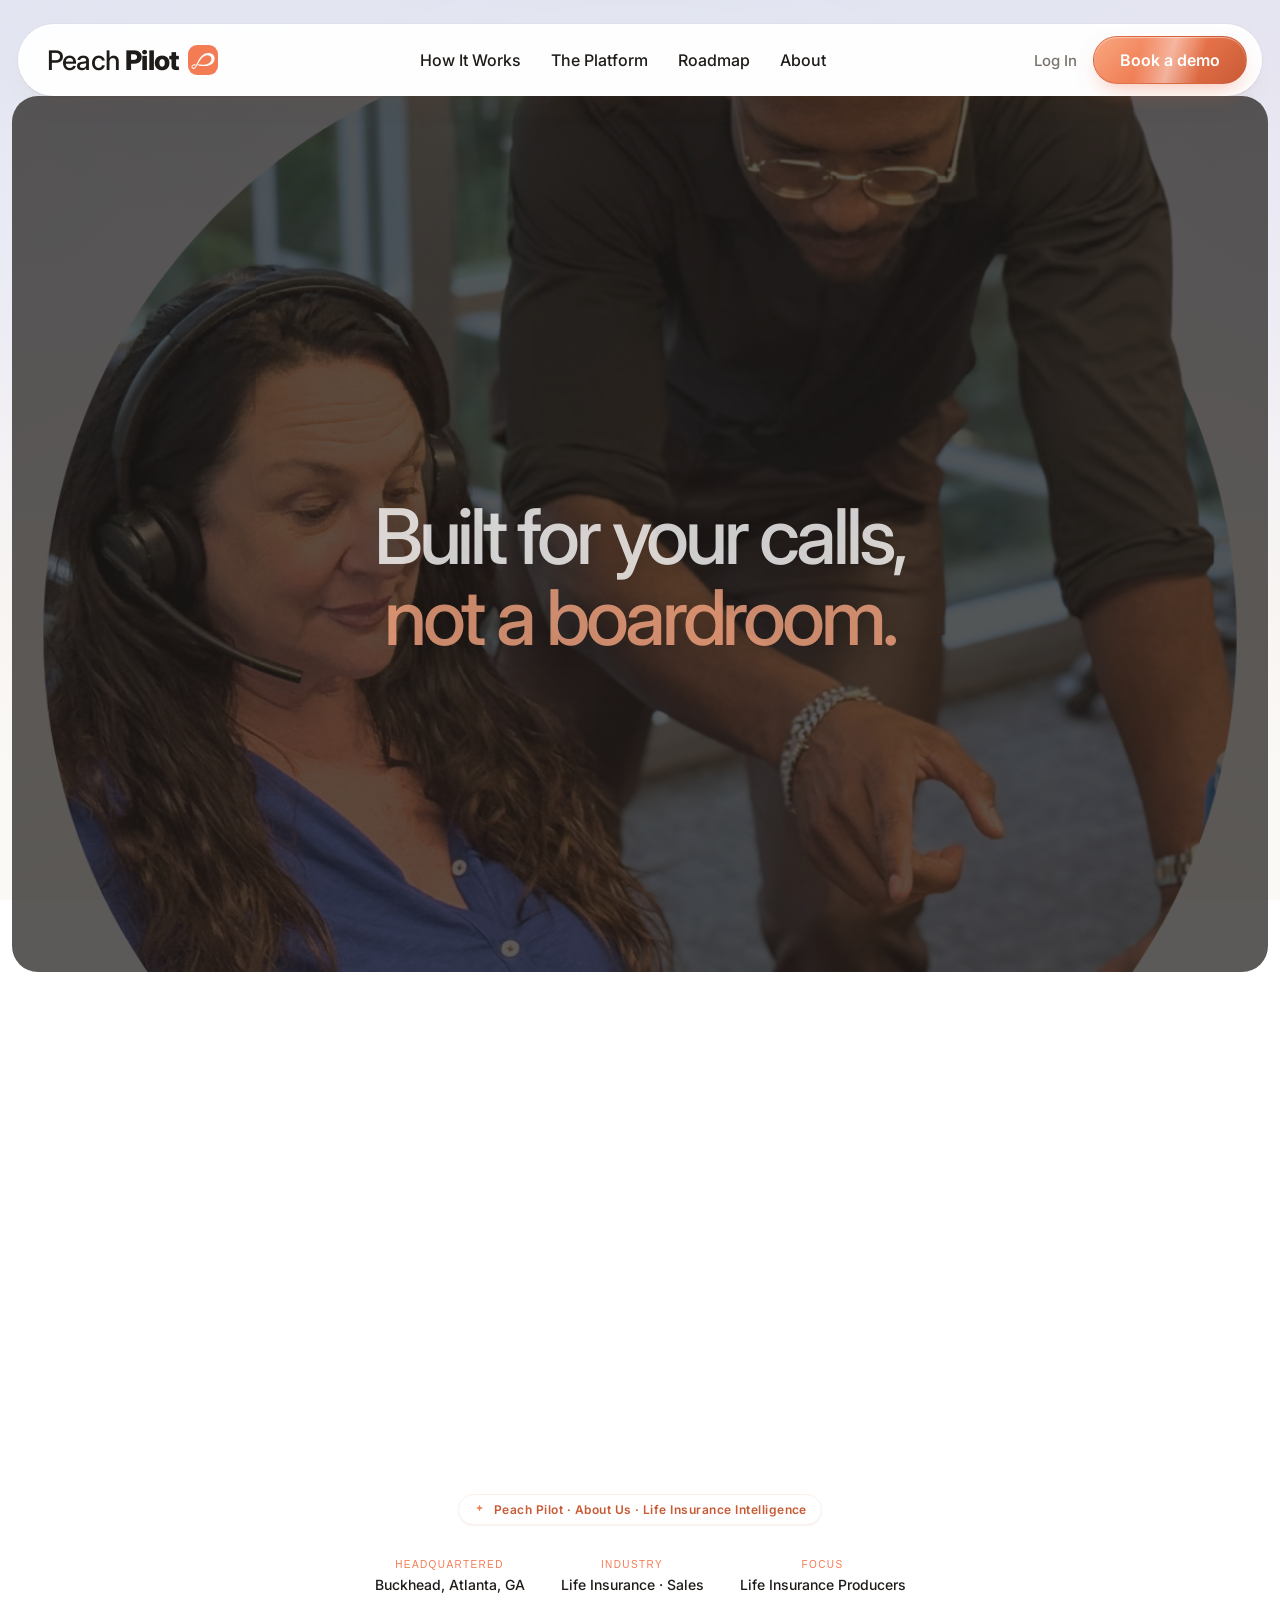
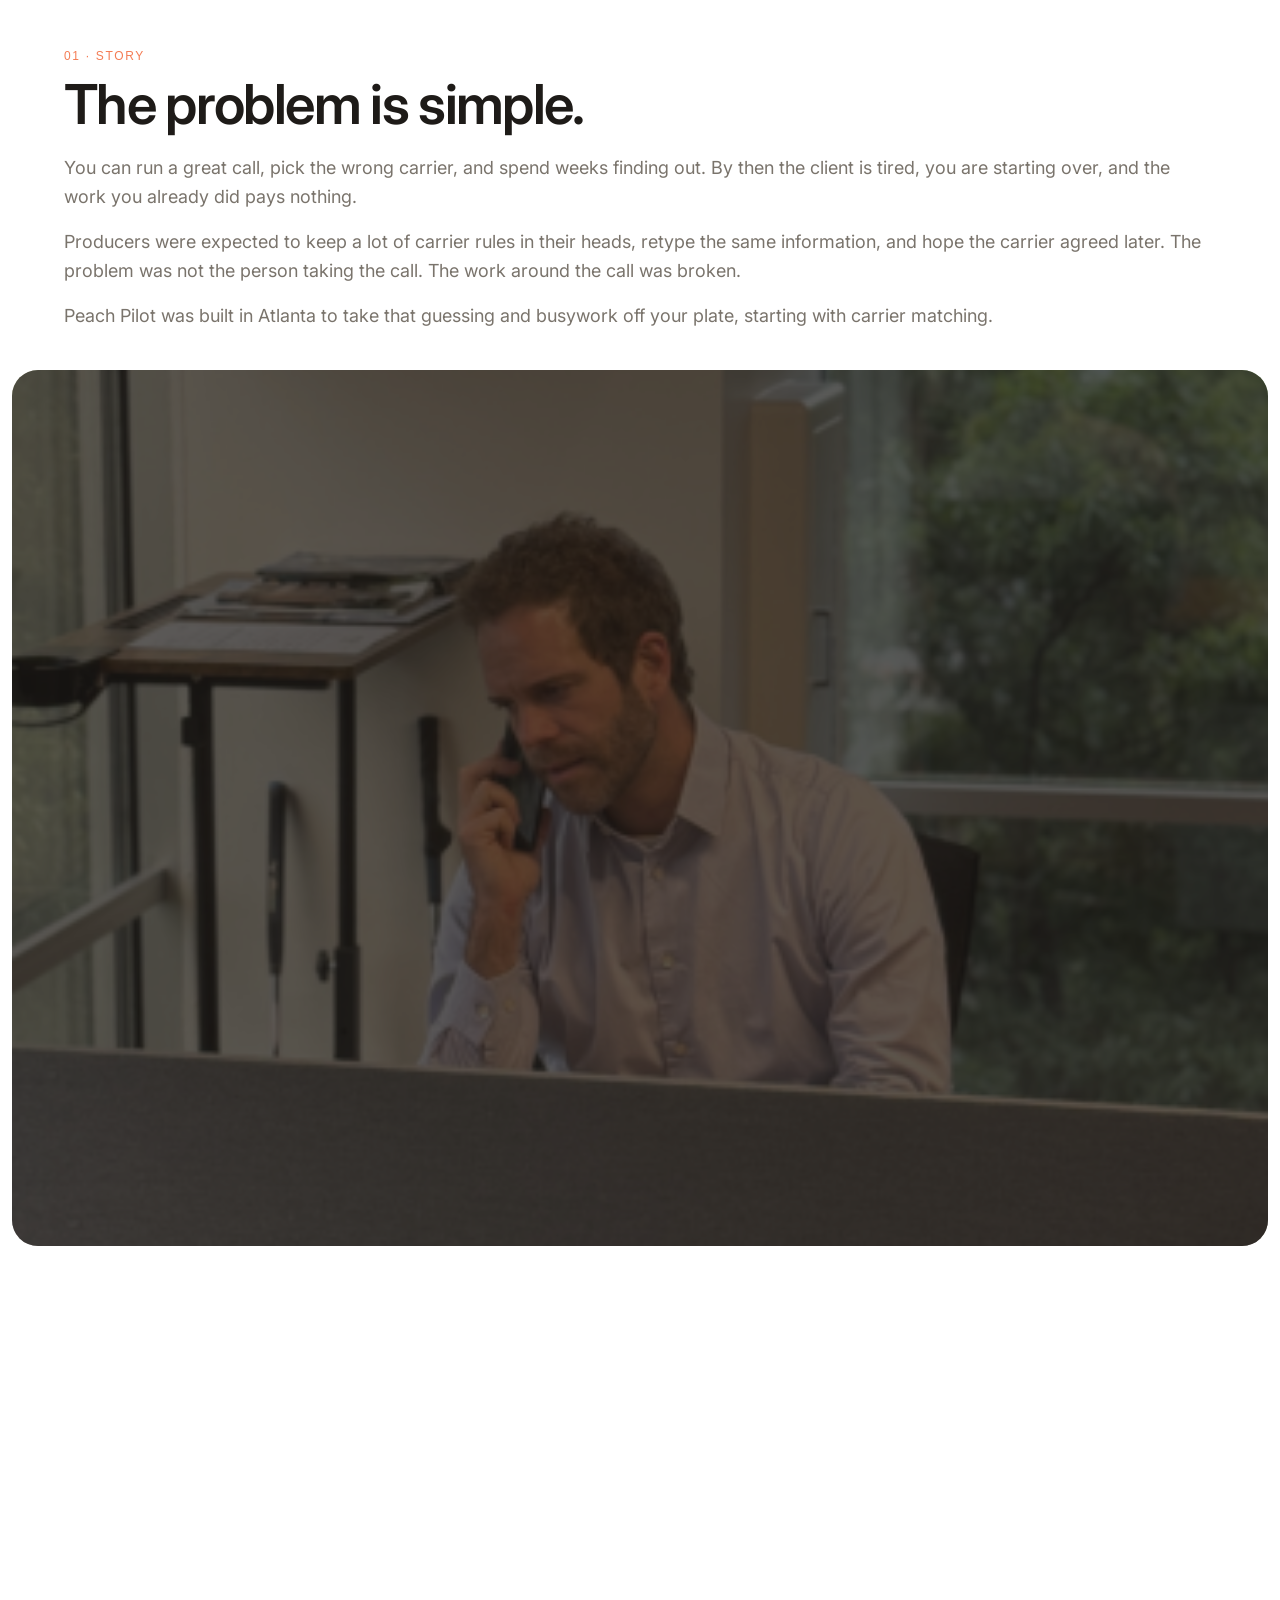
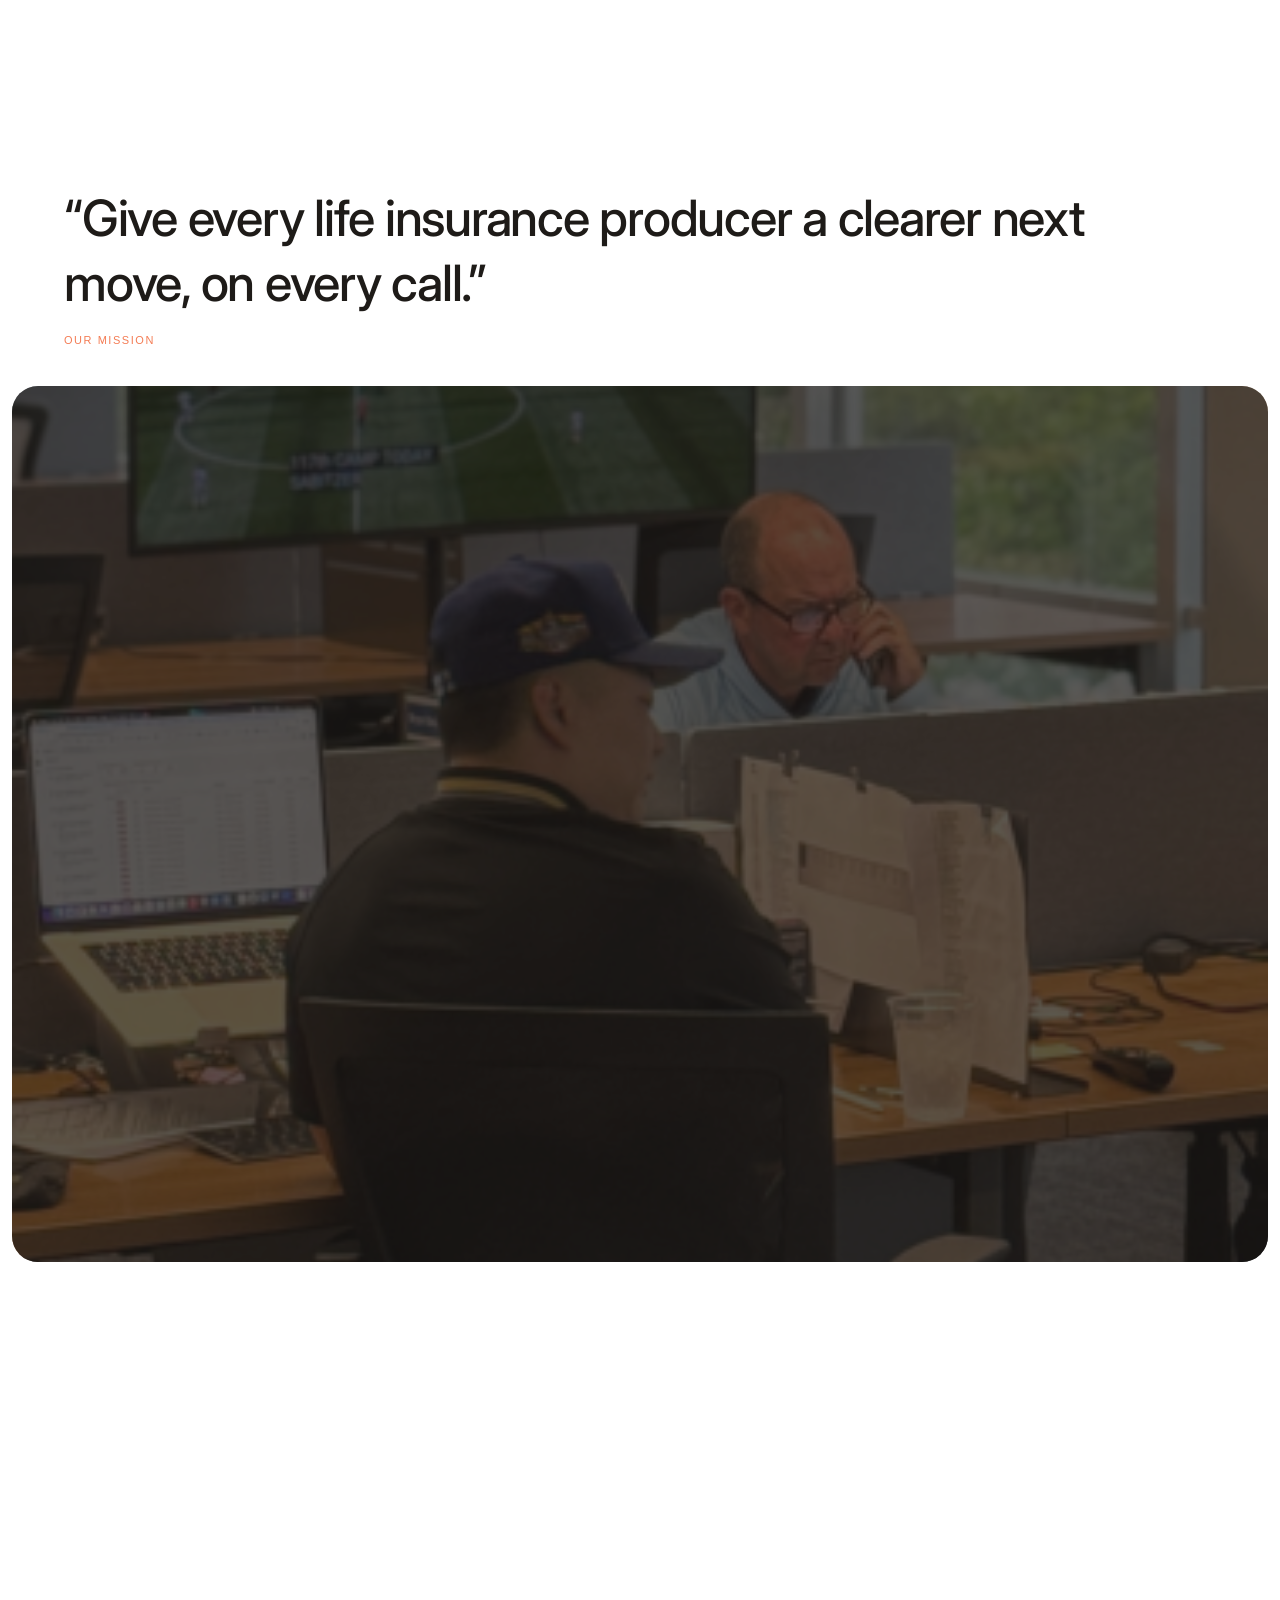
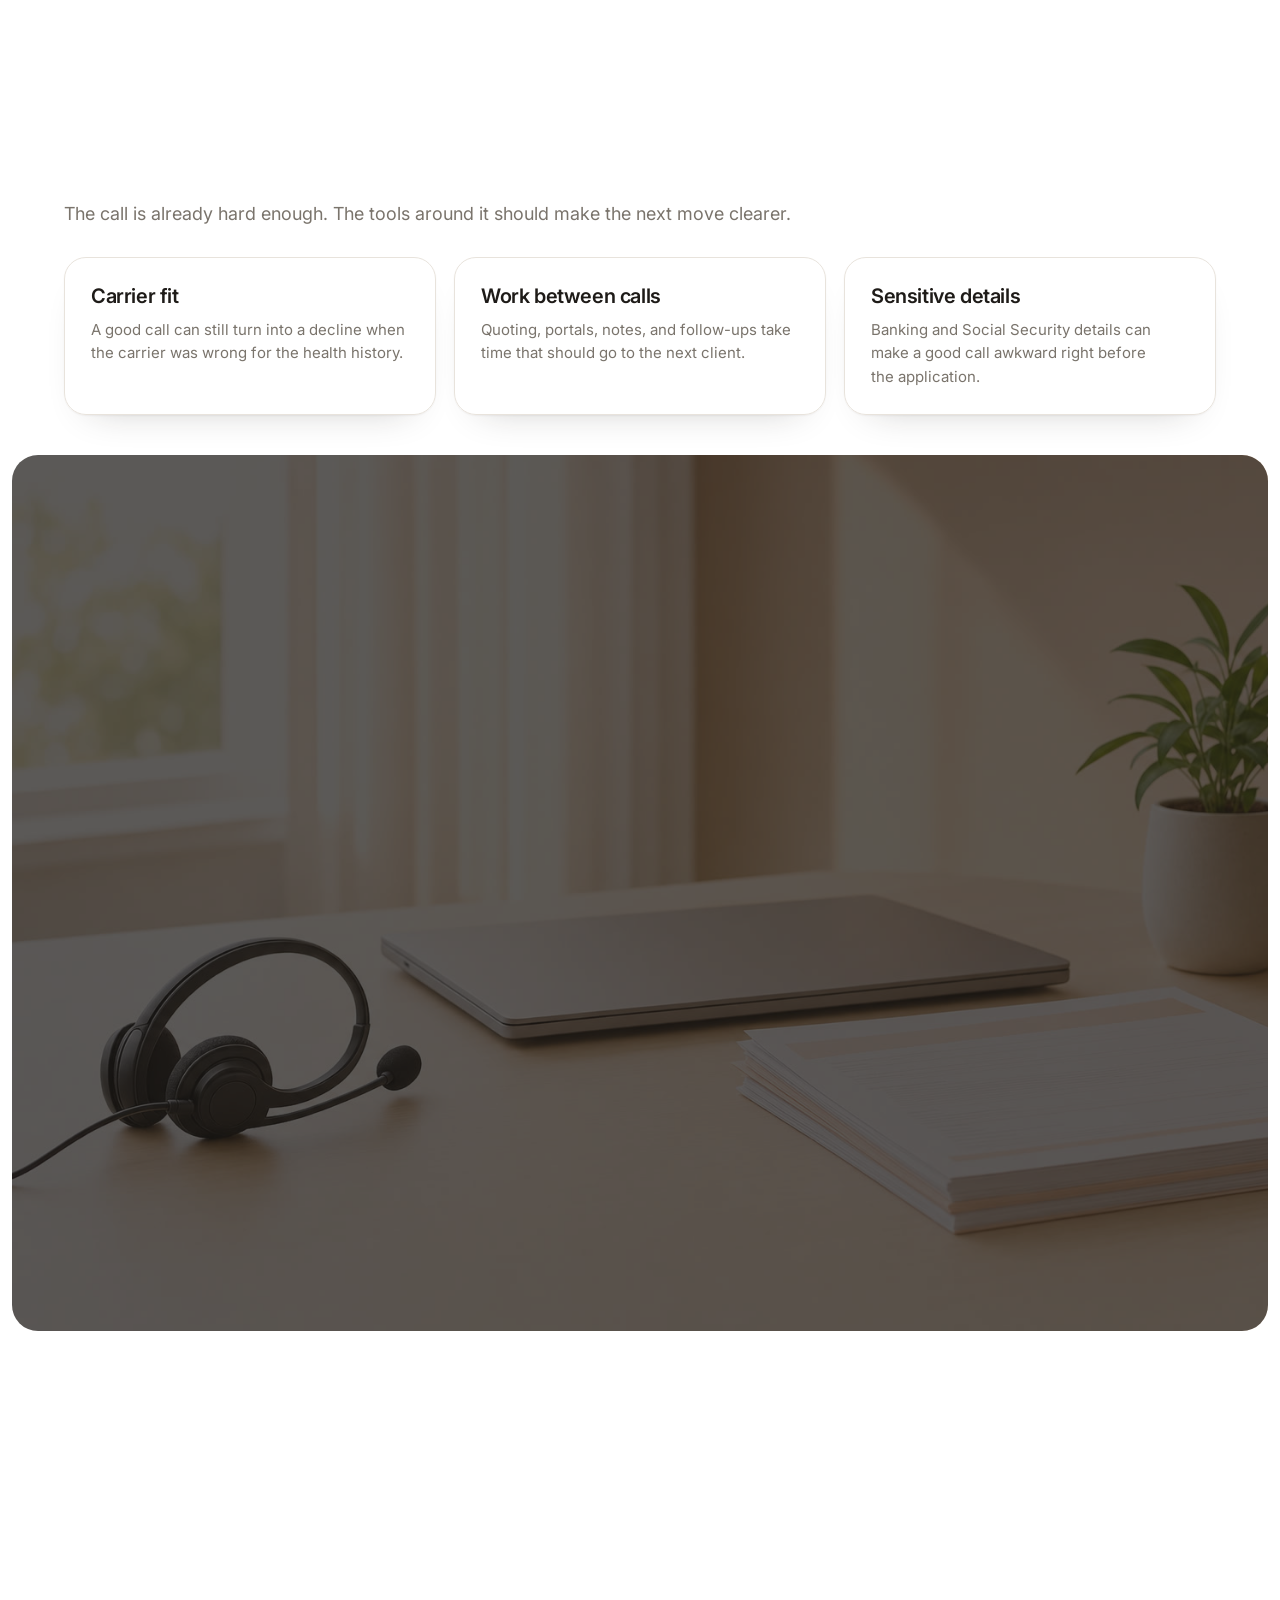
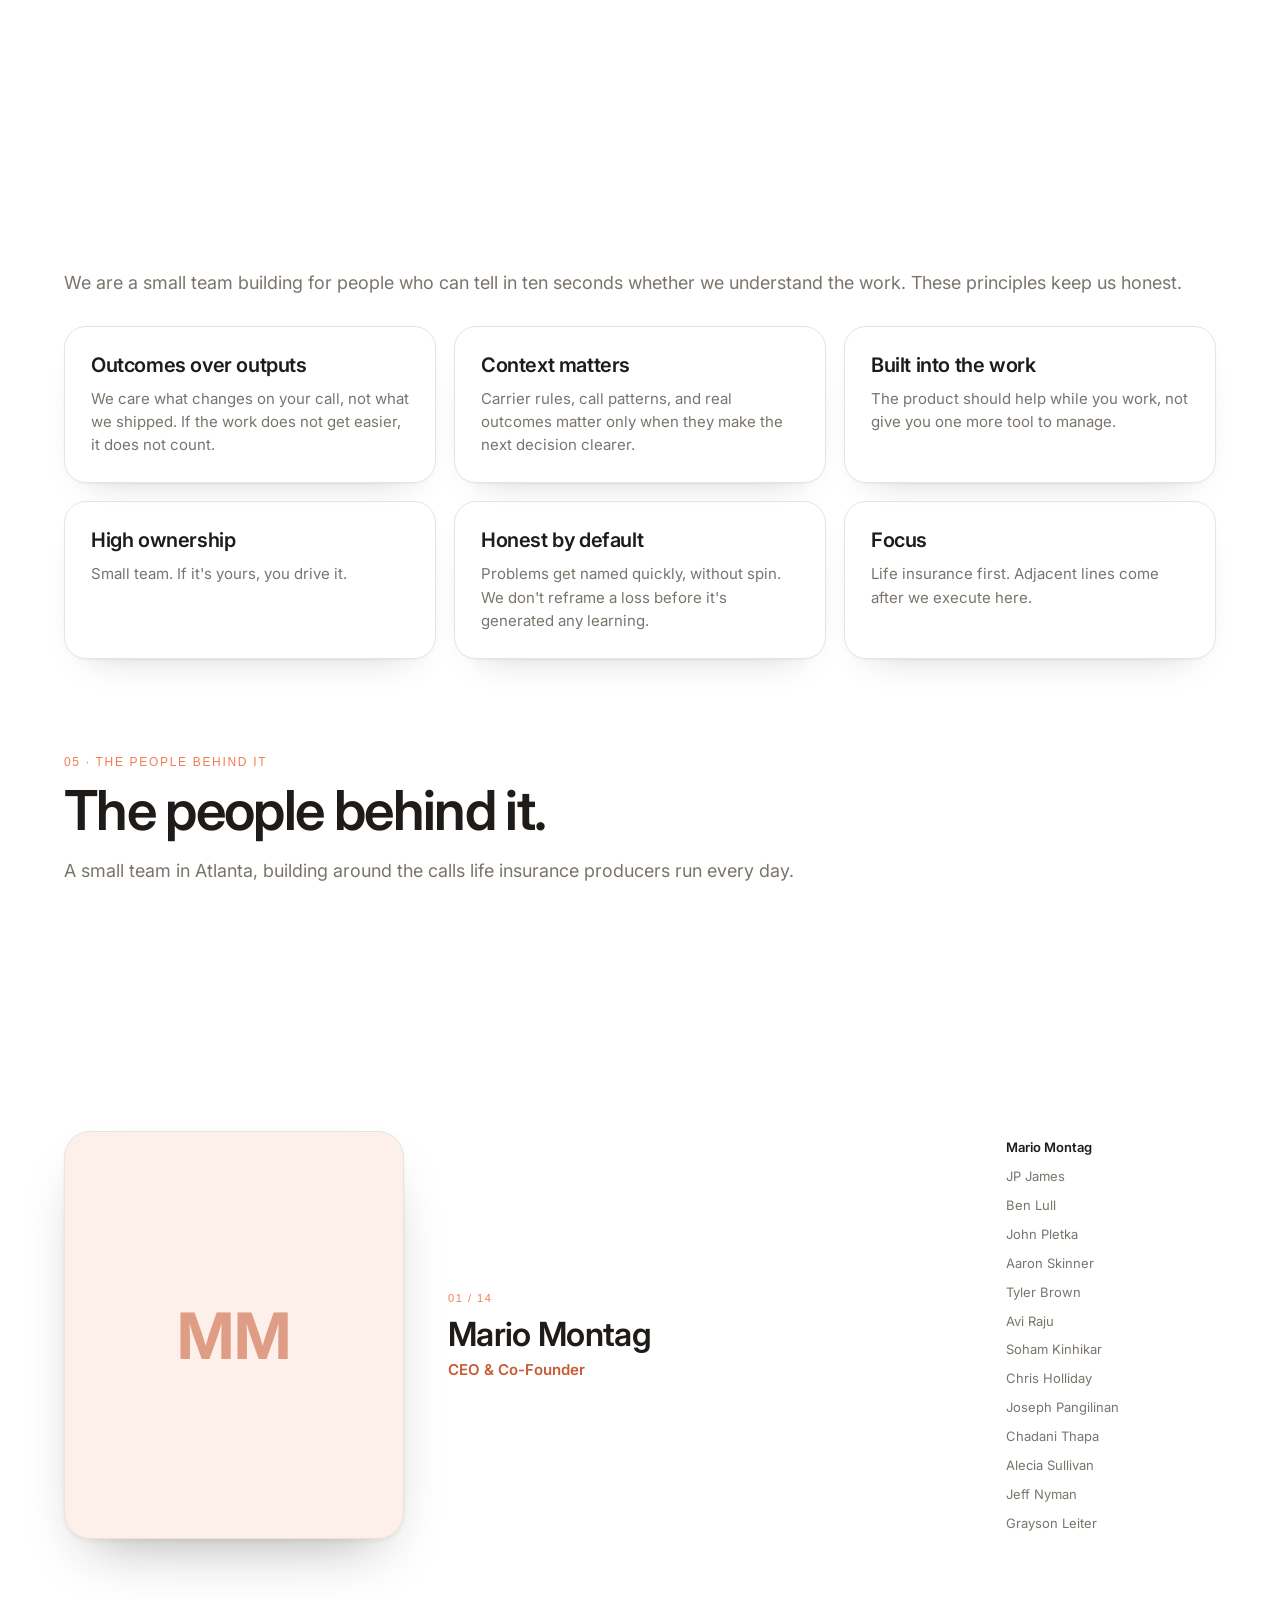
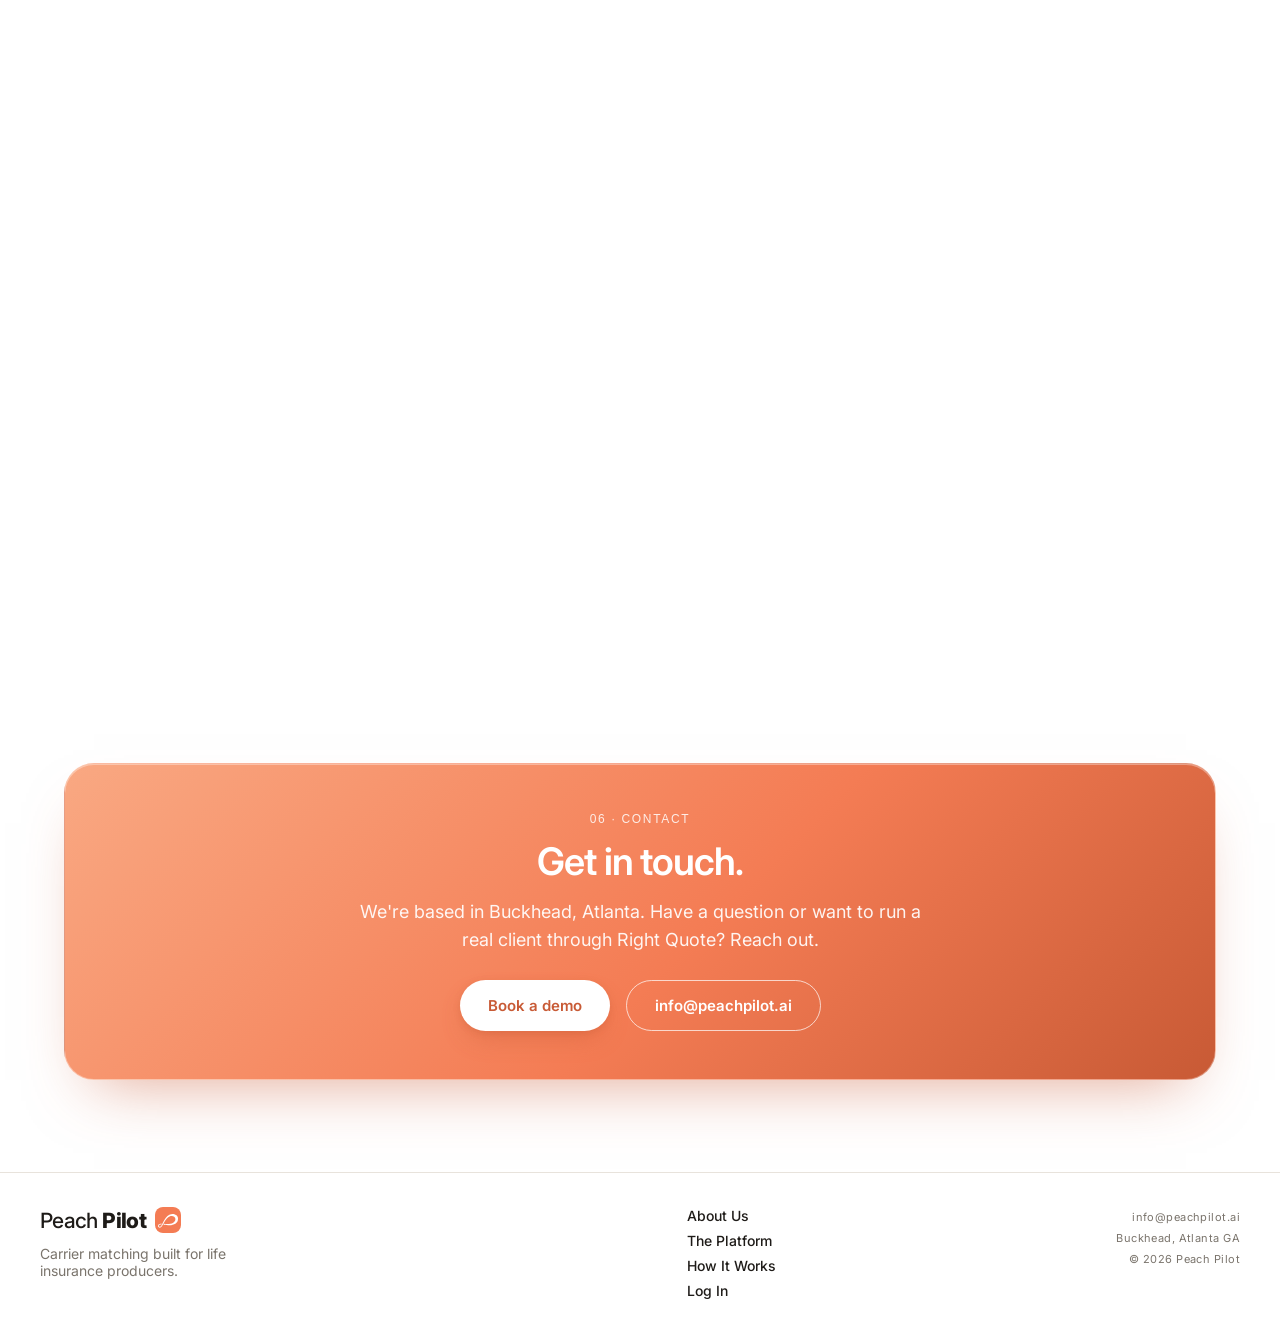
==== commit 1145addb: "Publish unified website without debug labels" ====
--- a/about/index.html
+++ b/about/index.html
@@ -1,4 +1,4 @@
-<!DOCTYPE html><html lang="en"><head><meta charset="utf-8"><meta name="viewport" content="width=device-width, initial-scale=1"><title>About | Peach Pilot</title><meta name="description" content="Peach Pilot is built in Atlanta by operators who have scaled AI platforms across industries. Meet the team behind the intelligence layer for life insurance agents."><link rel="preconnect" href="https://fonts.googleapis.com"><link href="https://api.fontshare.com/v2/css?f[]=satoshi@500,700&display=swap" rel="stylesheet"><link rel="preconnect" href="https://fonts.gstatic.com" crossorigin=""><link href="https://fonts.googleapis.com/css2?family=Inter:wght@400;500;600&display=swap" rel="stylesheet"><style>
+<!DOCTYPE html><html lang="en"><head><meta charset="utf-8"><meta name="viewport" content="width=device-width, initial-scale=1"><title>About | Peach Pilot</title><meta name="description" content="Peach Pilot is built in Atlanta for life insurance producers who want less guessing around every call."><link rel="preconnect" href="https://fonts.googleapis.com"><link href="https://api.fontshare.com/v2/css?f[]=satoshi@500,700&display=swap" rel="stylesheet"><link rel="preconnect" href="https://fonts.gstatic.com" crossorigin=""><link href="https://fonts.googleapis.com/css2?family=Inter:wght@400;500;600&display=swap" rel="stylesheet"><style>
 *{margin:0;padding:0;box-sizing:border-box}
 html{scroll-behavior:smooth}
 body{font-family:'Inter',ui-sans-serif,system-ui,sans-serif;color:#1e1b18;-webkit-font-smoothing:antialiased}
@@ -47,8 +47,8 @@
 /* No one-word second lines (sitewide type rule, Jul 8) */
 h1,h2,h3,h4{text-wrap:balance}
 p,li,figcaption,blockquote,small,dd{text-wrap:pretty}
-</style><style>.pp-snav[data-astro-cid-wpvy4v7s] a[data-astro-cid-wpvy4v7s]{color:inherit;text-decoration:none}.pp-snavlink[data-astro-cid-wpvy4v7s]:hover{color:#000}.pp-snav-cta[data-astro-cid-wpvy4v7s]{transition:transform .3s cubic-bezier(.16,1,.3,1),box-shadow .3s}.pp-snav-cta[data-astro-cid-wpvy4v7s]:hover{transform:translateY(-1px);box-shadow:inset 0 1px 1px #ffffff73,0 14px 26px -8px #f47c5499}.pp-snav-sweep[data-astro-cid-wpvy4v7s]{background:linear-gradient(105deg,#0000 30%,#ffffff73 50%,#0000 70%);animation:6s ease-in-out 2s infinite ppSweep;position:absolute;inset:0}@media (prefers-reduced-motion:reduce){.pp-snav-sweep[data-astro-cid-wpvy4v7s]{animation:none}.pp-snav-cta[data-astro-cid-wpvy4v7s]{transition:none}}@keyframes ppWaveA{0%,to{opacity:.85;transform:translate(-50%,-50%)scale(1)}50%{opacity:.7;transform:translate(-52%,-48%)scale(1.08)}}@keyframes ppSweep{0%{transform:translate(-120%)}60%,to{transform:translate(120%)}}@media (prefers-reduced-motion:reduce){[style*=ppWaveA]{animation:none!important}}footer[data-astro-cid-jo6i4kqk] a[data-astro-cid-jo6i4kqk]{color:inherit;text-decoration:none}footer[data-astro-cid-jo6i4kqk] a[data-astro-cid-jo6i4kqk]:hover{color:#000}
-</style></head><body><div aria-hidden="true" style="position:fixed;inset:0;z-index:-2;overflow:hidden;background:radial-gradient(54% 42% at 50% 40%, rgba(255,255,255,.95), rgba(255,255,255,0) 64%), radial-gradient(85% 60% at 50% 124%, rgba(247,170,130,.07), rgba(255,255,255,0) 72%), radial-gradient(120% 72% at 50% -10%, rgba(210,214,231,.6), rgba(210,214,231,0) 56%), radial-gradient(66% 92% at -8% 4%, rgba(221,224,238,.62), rgba(221,224,238,0) 56%), radial-gradient(66% 92% at 108% 4%, rgba(226,221,236,.58), rgba(226,221,236,0) 56%), radial-gradient(120% 70% at 50% 116%, rgba(208,205,212,.28), rgba(208,205,212,0) 60%), linear-gradient(180deg,#ebeef6 0%,#f0eff6 32%,#f8f5f2 70%,#fdfcf9 100%)"><span style="position:absolute;border-radius:50%;filter:blur(80px);width:1100px;height:760px;left:50%;top:34%;transform:translate(-50%,-50%);opacity:.85;animation:ppWaveA 30s ease-in-out infinite;background:radial-gradient(closest-side,rgba(255,255,255,.9),rgba(255,255,255,0) 72%)"></span></div><nav class="pp-snav" aria-label="Primary" style="position:sticky;top:24px;z-index:60;margin:24px auto 0;max-width:1320px;padding:0 18px" data-astro-cid-wpvy4v7s><div style="display:grid;grid-template-columns:auto 1fr auto;gap:18px;align-items:center;height:72px;padding:0 14px 0 28px;border-radius:40px;background:rgba(255,255,255,.3);backdrop-filter:blur(26px) saturate(1.5) brightness(1.04);-webkit-backdrop-filter:blur(26px) saturate(1.5);border:1px solid rgba(255,255,255,.5);box-shadow:inset 1px 1px 0 rgba(255,255,255,.7), 0 0 0 1px rgba(120,72,46,.04), 0 1px 2px rgba(27,26,24,.04), 0 16px 34px -20px rgba(120,72,46,.18)" data-astro-cid-wpvy4v7s><a href="/" aria-label="Peach Pilot home" style="display:inline-flex;align-items:center;gap:9px;justify-self:start" data-astro-cid-wpvy4v7s><span style="font-family:'Inter',sans-serif;font-size:27px;letter-spacing:-.03em;color:#1e1b18;line-height:1;white-space:nowrap" data-astro-cid-wpvy4v7s><span style="font-weight:500" data-astro-cid-wpvy4v7s>Peach </span><span style="font-weight:800" data-astro-cid-wpvy4v7s>Pilot</span></span><img src="/appicon.svg" alt="" aria-hidden="true" width="30" height="30" style="display:block;flex-shrink:0;border-radius:9px" data-astro-cid-wpvy4v7s></a><div style="display:flex;gap:30px;justify-self:center;flex-wrap:wrap;justify-content:center" data-astro-cid-wpvy4v7s><a class="pp-snavlink" href="/#works" style="font-size:16px;color:#1e1b18;font-weight:500;white-space:nowrap" data-astro-cid-wpvy4v7s>How It Works</a><a class="pp-snavlink" href="/platform" style="font-size:16px;color:#1e1b18;font-weight:500;white-space:nowrap" data-astro-cid-wpvy4v7s>The Platform</a><a class="pp-snavlink" href="/#live" style="font-size:16px;color:#1e1b18;font-weight:500;white-space:nowrap" data-astro-cid-wpvy4v7s>Roadmap</a><a class="pp-snavlink" href="/#pricing" style="font-size:16px;color:#1e1b18;font-weight:500;white-space:nowrap" data-astro-cid-wpvy4v7s>Pricing</a></div><div style="justify-self:end;display:flex;align-items:center" data-astro-cid-wpvy4v7s><a class="pp-snavlink" href="/login" style="font-size:15px;color:#7a746c;font-weight:500;white-space:nowrap;margin:0 16px 0 6px" data-astro-cid-wpvy4v7s>Log In</a><a href="/book-a-session" class="pp-snav-cta" style="position:relative;overflow:hidden;display:inline-flex;align-items:center;gap:8px;font-size:16px;font-weight:600;color:#fff;white-space:nowrap;padding:13px 26px;border-radius:999px;background:linear-gradient(135deg,#f9a882 0%,#EF7A50 45%,#c85a35 100%);border:1px solid rgba(200,90,53,.55);box-shadow:inset 0 1px 1px rgba(255,255,255,.45), 0 10px 22px -8px rgba(244,124,84,.5)" data-astro-cid-wpvy4v7s><span aria-hidden="true" class="pp-snav-sweep" data-astro-cid-wpvy4v7s></span>Book a demo</a></div></div></nav><main id="top"><div class="pp-tpx-track" data-tpx><div class="pp-tpx-img" style="background-image:url('/pp-hero-photo.png')"><div class="pp-tpx-dark"></div></div><div class="pp-tpx-copy"><h1 style="font-family:'Inter',sans-serif;font-weight:500;letter-spacing:-.055em;font-size:clamp(34px,6vw,84px);line-height:1.05;color:#fff;text-wrap:balance;max-width:16ch;margin:10px 0 0;text-shadow:0 2px 24px rgba(0,0,0,.35)">Built for the sales floor, <span style="color:#f9a882">not the boardroom.</span></h1></div></div><section style="max-width:1200px;margin:0 auto;padding:48px 24px 0;text-align:center"><span style="display:inline-flex;align-items:center;gap:8px;font-family:'Inter',sans-serif;font-size:12px;font-weight:600;letter-spacing:.04em;color:#c85a35;background:#fff;border:1px solid #fdf0ea;padding:7px 14px;border-radius:999px;box-shadow:0 1px 2px rgba(30,27,24,.05), 0 10px 28px -16px rgba(30,27,24,.18)"><svg viewBox="0 0 24 24" width="13" height="13" fill="#F47C54"><path d="M12 3l1.8 4.6L18.5 9.4 13.8 11 12 15.6 10.2 11 5.5 9.4 10.2 7.6z"></path></svg>Peach Pilot &middot; About Us &middot; Life Insurance Intelligence</span><div style="display:flex;gap:36px;flex-wrap:wrap;justify-content:center;margin-top:34px;font-size:14px"><div><div style="font-family:'Satoshi',sans-serif;font-size:10px;letter-spacing:.14em;color:#F47C54;text-transform:uppercase">Headquartered</div><div style="margin-top:6px;color:#1e1b18;font-weight:500">Buckhead, Atlanta, GA</div></div><div><div style="font-family:'Satoshi',sans-serif;font-size:10px;letter-spacing:.14em;color:#F47C54;text-transform:uppercase">Industry</div><div style="margin-top:6px;color:#1e1b18;font-weight:500">Life Insurance &middot; AI &middot; Sales</div></div><div><div style="font-family:'Satoshi',sans-serif;font-size:10px;letter-spacing:.14em;color:#F47C54;text-transform:uppercase">Focus</div><div style="margin-top:6px;color:#1e1b18;font-weight:500">Agents &amp; Agency Owners</div></div></div></section><section style="max-width:1200px;margin:0 auto;padding:56px 24px 40px"><div style="font-family:'Satoshi',sans-serif;font-size:12px;letter-spacing:.14em;color:#F47C54;text-transform:uppercase">01 &middot; Story</div><h2 style="font-family:'Inter',sans-serif;font-weight:600;font-size:clamp(26px,4.5vw,55px);color:#1e1b18;letter-spacing:-.03em;line-height:1.08;text-wrap:balance;margin-top:12px">We're here because the gap was obvious.</h2><div style="margin-top:20px;display:flex;flex-direction:column;gap:16px"><p style="color:#7a746c;font-size:18px;line-height:1.6">Life insurance agents are talented salespeople working inside a system that was never built for them. Guessing on carriers, retyping data, losing deals over banking conversations, burning out before they ever find their footing.</p><p style="color:#7a746c;font-size:18px;line-height:1.6">We've seen this pattern before. In predictive maintenance, in building automation, in every industry where frontline workers had the drive but not the tools to perform consistently. Every time, the fix wasn't the people. It was giving them better intelligence.</p><p style="color:#7a746c;font-size:18px;line-height:1.6">Peach Pilot is that fix, built for life insurance. Founded in Atlanta by operators who have scaled AI platforms across industries, and who saw clearly what wasn't working on the sales floor.</p></div><div style="display:grid;grid-template-columns:repeat(auto-fit,minmax(280px,1fr));gap:18px;margin-top:32px"><div style="border:1.5px dashed #e8e3dc;border-radius:22px;display:flex;align-items:center;justify-content:center;color:#7a746c;font-family:'Inter',sans-serif;font-size:12px;letter-spacing:.08em;background:rgba(255,255,255,.4);height:240px">PHOTO TO BE ADDED</div><div style="border:1.5px dashed #e8e3dc;border-radius:22px;display:flex;align-items:center;justify-content:center;color:#7a746c;font-family:'Inter',sans-serif;font-size:12px;letter-spacing:.08em;background:rgba(255,255,255,.4);height:240px">PHOTO TO BE ADDED</div></div></section><div class="pp-tpx-track" data-tpx><div class="pp-tpx-img" style="background-image:url('/sub-hero-2.png')"><div class="pp-tpx-dark"></div></div><div class="pp-tpx-copy"><p class="pp-tpx-sub">02 &middot; Mission</p><h2 style="font-family:'Inter',sans-serif;font-weight:600;letter-spacing:-.03em;font-size:clamp(34px,6vw,84px);line-height:1.05;color:#fff;text-wrap:balance;max-width:16ch;margin:10px 0 0;text-shadow:0 2px 24px rgba(0,0,0,.35)">Our mission.</h2></div></div><section style="max-width:1200px;margin:0 auto;padding:48px 24px 40px"><blockquote style="font-family:'Inter',sans-serif;font-weight:500;font-size:clamp(26px,4vw,50px);line-height:1.3;letter-spacing:-.025em;color:#1e1b18;margin-top:18px">&ldquo;To give every life insurance agent the knowledge, coaching, and workflow to perform at their best, on every call, and to build an income that holds.&rdquo;</blockquote><div style="font-family:'Satoshi',sans-serif;font-size:12px;letter-spacing:.14em;color:#F47C54;text-transform:uppercase;font-size:11px;margin-top:18px">Our Mission</div></section><div class="pp-tpx-track" data-tpx><div class="pp-tpx-img" style="background-image:url('/sub-hero-1.png')"><div class="pp-tpx-dark"></div></div><div class="pp-tpx-copy"><p class="pp-tpx-sub">03 &middot; The Problem We Solve</p><h2 style="font-family:'Inter',sans-serif;font-weight:600;letter-spacing:-.03em;font-size:clamp(34px,6vw,84px);line-height:1.05;color:#fff;text-wrap:balance;max-width:16ch;margin:10px 0 0;text-shadow:0 2px 24px rgba(0,0,0,.35)">Most new agents don't make it past year one.</h2></div></div><section style="max-width:1200px;margin:0 auto;padding:48px 24px 40px"><p style="color:#7a746c;font-size:18px;line-height:1.6;margin-top:16px">Not for lack of effort. The tools and support around them were never built for them.</p><div style="display:grid;grid-template-columns:repeat(auto-fit,minmax(260px,1fr));gap:18px;margin-top:28px"><div class="pp-spot" style="padding:26px"><h3 style="font-family:'Inter',sans-serif;font-weight:600;font-size:20px;color:#1e1b18;letter-spacing:-.02em">New agents</h3><p style="color:#7a746c;font-size:15px;margin-top:10px;line-height:1.55">Spend their first year guessing on carriers and health questions. Policies get rejected after the agent thought the deal closed.</p></div><div class="pp-spot" style="padding:26px"><h3 style="font-family:'Inter',sans-serif;font-weight:600;font-size:20px;color:#1e1b18;letter-spacing:-.02em">Every agent</h3><p style="color:#7a746c;font-size:15px;margin-top:10px;line-height:1.55">Juggles too many tools. CRM, dialer, quoting, carrier portals. A large share of their time goes to admin, not selling.</p></div><div class="pp-spot" style="padding:26px"><h3 style="font-family:'Inter',sans-serif;font-weight:600;font-size:20px;color:#1e1b18;letter-spacing:-.02em">When policies lapse</h3><p style="color:#7a746c;font-size:15px;margin-top:10px;line-height:1.55">The chargeback lands on the agent. A few early lapses can claw back the commission from a good month.</p></div></div></section><div class="pp-tpx-track" data-tpx><div class="pp-tpx-img" style="background-image:url('/still-desk-minimal.jpg')"><div class="pp-tpx-dark"></div></div><div class="pp-tpx-copy"><p class="pp-tpx-sub">04 &middot; How We Work</p><h2 style="font-family:'Inter',sans-serif;font-weight:600;letter-spacing:-.03em;font-size:clamp(34px,6vw,84px);line-height:1.05;color:#fff;text-wrap:balance;max-width:16ch;margin:10px 0 0;text-shadow:0 2px 24px rgba(0,0,0,.35)">How we work.</h2></div></div><section style="max-width:1200px;margin:0 auto;padding:48px 24px 40px"><p style="color:#7a746c;font-size:18px;line-height:1.6;margin-top:16px">We're a small, high-ownership team building a product we believe in. These are the principles that shape how we make decisions, and who thrives here.</p><div style="display:grid;grid-template-columns:repeat(auto-fit,minmax(300px,1fr));gap:18px;margin-top:28px"><div class="pp-spot" style="padding:26px"><h3 style="font-family:'Inter',sans-serif;font-weight:600;font-size:20px;color:#1e1b18;letter-spacing:-.02em">Outcomes over outputs</h3><p style="color:#7a746c;font-size:15px;margin-top:10px;line-height:1.55">We care what changes for the agent or agency, not what we shipped. If production doesn't move, the work doesn't count.</p></div><div class="pp-spot" style="padding:26px"><h3 style="font-family:'Inter',sans-serif;font-weight:600;font-size:20px;color:#1e1b18;letter-spacing:-.02em">Context is the moat</h3><p style="color:#7a746c;font-size:15px;margin-top:10px;line-height:1.55">Underwriting guides, call patterns, and agency-specific knowledge compound over time. The more agents use Peach Pilot, the smarter it gets for everyone.</p></div><div class="pp-spot" style="padding:26px"><h3 style="font-family:'Inter',sans-serif;font-weight:600;font-size:20px;color:#1e1b18;letter-spacing:-.02em">AI-native by default</h3><p style="color:#7a746c;font-size:15px;margin-top:10px;line-height:1.55">AI is woven into the product and how we work, not bolted on.</p></div><div class="pp-spot" style="padding:26px"><h3 style="font-family:'Inter',sans-serif;font-weight:600;font-size:20px;color:#1e1b18;letter-spacing:-.02em">High ownership</h3><p style="color:#7a746c;font-size:15px;margin-top:10px;line-height:1.55">Small team. If it's yours, you drive it.</p></div><div class="pp-spot" style="padding:26px"><h3 style="font-family:'Inter',sans-serif;font-weight:600;font-size:20px;color:#1e1b18;letter-spacing:-.02em">Honest by default</h3><p style="color:#7a746c;font-size:15px;margin-top:10px;line-height:1.55">Problems get named quickly, without spin. We don't reframe a loss before it's generated any learning.</p></div><div class="pp-spot" style="padding:26px"><h3 style="font-family:'Inter',sans-serif;font-weight:600;font-size:20px;color:#1e1b18;letter-spacing:-.02em">Focus</h3><p style="color:#7a746c;font-size:15px;margin-top:10px;line-height:1.55">Life insurance first. Adjacent lines come after we execute here.</p></div></div></section><section style="max-width:1200px;margin:0 auto;padding:56px 24px 0"><div style="font-family:'Satoshi',sans-serif;font-size:12px;letter-spacing:.14em;color:#F47C54;text-transform:uppercase">05 &middot; The People Behind It</div><h2 style="font-family:'Inter',sans-serif;font-weight:600;font-size:clamp(26px,4.5vw,55px);color:#1e1b18;letter-spacing:-.03em;line-height:1.08;text-wrap:balance;margin-top:12px">The people behind it.</h2><p style="color:#7a746c;font-size:18px;line-height:1.6;margin-top:16px">Operators and investors who have built and scaled technology companies across industries, from predictive analytics to financial services.</p></section><div id="team-scroll" style="height:870vh"><div class="pp-stage"><div class="pp-stage-inner"><div class="pp-slides"><div class="pp-slide" data-i="0"><div class="pp-portrait" style="background:#fdf0ea"><span>MM</span></div><div class="pp-slide-txt"><div style="font-family:'Satoshi',sans-serif;font-size:12px;letter-spacing:.14em;color:#F47C54;text-transform:uppercase;font-size:11px">01 / 14</div><h3 style="font-family:'Inter',sans-serif;font-weight:600;font-size:20px;color:#1e1b18;letter-spacing:-.02em;font-size:clamp(24px,2.6vw,34px);margin-top:10px">Mario Montag</h3><div style="color:#c85a35;font-weight:600;font-size:15px;margin-top:6px">CEO & Co-Founder</div></div></div><div class="pp-slide" data-i="1"><div class="pp-portrait" style="background:#F3E8F0"><span>JJ</span></div><div class="pp-slide-txt"><div style="font-family:'Satoshi',sans-serif;font-size:12px;letter-spacing:.14em;color:#F47C54;text-transform:uppercase;font-size:11px">02 / 14</div><h3 style="font-family:'Inter',sans-serif;font-weight:600;font-size:20px;color:#1e1b18;letter-spacing:-.02em;font-size:clamp(24px,2.6vw,34px);margin-top:10px">JP James</h3><div style="color:#c85a35;font-weight:600;font-size:15px;margin-top:6px">Chairman & Co-Founder</div></div></div><div class="pp-slide" data-i="2"><div class="pp-portrait" style="background:#E8EFF6"><span>BL</span></div><div class="pp-slide-txt"><div style="font-family:'Satoshi',sans-serif;font-size:12px;letter-spacing:.14em;color:#F47C54;text-transform:uppercase;font-size:11px">03 / 14</div><h3 style="font-family:'Inter',sans-serif;font-weight:600;font-size:20px;color:#1e1b18;letter-spacing:-.02em;font-size:clamp(24px,2.6vw,34px);margin-top:10px">Ben Lull</h3><div style="color:#c85a35;font-weight:600;font-size:15px;margin-top:6px">VP Infra & Data</div></div></div><div class="pp-slide" data-i="3"><div class="pp-portrait" style="background:#EAF2E6"><span>JP</span></div><div class="pp-slide-txt"><div style="font-family:'Satoshi',sans-serif;font-size:12px;letter-spacing:.14em;color:#F47C54;text-transform:uppercase;font-size:11px">04 / 14</div><h3 style="font-family:'Inter',sans-serif;font-weight:600;font-size:20px;color:#1e1b18;letter-spacing:-.02em;font-size:clamp(24px,2.6vw,34px);margin-top:10px">John Pletka</h3><div style="color:#c85a35;font-weight:600;font-size:15px;margin-top:6px">VP Engineering</div></div></div><div class="pp-slide" data-i="4"><div class="pp-portrait" style="background:#fdf0ea"><span>AS</span></div><div class="pp-slide-txt"><div style="font-family:'Satoshi',sans-serif;font-size:12px;letter-spacing:.14em;color:#F47C54;text-transform:uppercase;font-size:11px">05 / 14</div><h3 style="font-family:'Inter',sans-serif;font-weight:600;font-size:20px;color:#1e1b18;letter-spacing:-.02em;font-size:clamp(24px,2.6vw,34px);margin-top:10px">Aaron Skinner</h3><div style="color:#c85a35;font-weight:600;font-size:15px;margin-top:6px">Product Manager</div></div></div><div class="pp-slide" data-i="5"><div class="pp-portrait" style="background:#F3E8F0"><span>TB</span></div><div class="pp-slide-txt"><div style="font-family:'Satoshi',sans-serif;font-size:12px;letter-spacing:.14em;color:#F47C54;text-transform:uppercase;font-size:11px">06 / 14</div><h3 style="font-family:'Inter',sans-serif;font-weight:600;font-size:20px;color:#1e1b18;letter-spacing:-.02em;font-size:clamp(24px,2.6vw,34px);margin-top:10px">Tyler Brown</h3><div style="color:#c85a35;font-weight:600;font-size:15px;margin-top:6px">Customer Success Engineer</div></div></div><div class="pp-slide" data-i="6"><div class="pp-portrait" style="background:#E8EFF6"><span>AR</span></div><div class="pp-slide-txt"><div style="font-family:'Satoshi',sans-serif;font-size:12px;letter-spacing:.14em;color:#F47C54;text-transform:uppercase;font-size:11px">07 / 14</div><h3 style="font-family:'Inter',sans-serif;font-weight:600;font-size:20px;color:#1e1b18;letter-spacing:-.02em;font-size:clamp(24px,2.6vw,34px);margin-top:10px">Avi Raju</h3><div style="color:#c85a35;font-weight:600;font-size:15px;margin-top:6px">AI FDE, UI & Quoting</div></div></div><div class="pp-slide" data-i="7"><div class="pp-portrait" style="background:#EAF2E6"><span>SK</span></div><div class="pp-slide-txt"><div style="font-family:'Satoshi',sans-serif;font-size:12px;letter-spacing:.14em;color:#F47C54;text-transform:uppercase;font-size:11px">08 / 14</div><h3 style="font-family:'Inter',sans-serif;font-weight:600;font-size:20px;color:#1e1b18;letter-spacing:-.02em;font-size:clamp(24px,2.6vw,34px);margin-top:10px">Soham Kinhikar</h3><div style="color:#c85a35;font-weight:600;font-size:15px;margin-top:6px">Engineer, Peach Live</div></div></div><div class="pp-slide" data-i="8"><div class="pp-portrait" style="background:#fdf0ea"><span>CH</span></div><div class="pp-slide-txt"><div style="font-family:'Satoshi',sans-serif;font-size:12px;letter-spacing:.14em;color:#F47C54;text-transform:uppercase;font-size:11px">09 / 14</div><h3 style="font-family:'Inter',sans-serif;font-weight:600;font-size:20px;color:#1e1b18;letter-spacing:-.02em;font-size:clamp(24px,2.6vw,34px);margin-top:10px">Chris Holliday</h3><div style="color:#c85a35;font-weight:600;font-size:15px;margin-top:6px">Full-Stack Engineer</div></div></div><div class="pp-slide" data-i="9"><div class="pp-portrait" style="background:#F3E8F0"><span>JP</span></div><div class="pp-slide-txt"><div style="font-family:'Satoshi',sans-serif;font-size:12px;letter-spacing:.14em;color:#F47C54;text-transform:uppercase;font-size:11px">10 / 14</div><h3 style="font-family:'Inter',sans-serif;font-weight:600;font-size:20px;color:#1e1b18;letter-spacing:-.02em;font-size:clamp(24px,2.6vw,34px);margin-top:10px">Joseph Pangilinan</h3><div style="color:#c85a35;font-weight:600;font-size:15px;margin-top:6px">Ops & Coordination</div></div></div><div class="pp-slide" data-i="10"><div class="pp-portrait" style="background:#E8EFF6"><span>CT</span></div><div class="pp-slide-txt"><div style="font-family:'Satoshi',sans-serif;font-size:12px;letter-spacing:.14em;color:#F47C54;text-transform:uppercase;font-size:11px">11 / 14</div><h3 style="font-family:'Inter',sans-serif;font-weight:600;font-size:20px;color:#1e1b18;letter-spacing:-.02em;font-size:clamp(24px,2.6vw,34px);margin-top:10px">Chadani Thapa</h3><div style="color:#c85a35;font-weight:600;font-size:15px;margin-top:6px">QA Engineer</div></div></div><div class="pp-slide" data-i="11"><div class="pp-portrait" style="background:#EAF2E6"><span>AS</span></div><div class="pp-slide-txt"><div style="font-family:'Satoshi',sans-serif;font-size:12px;letter-spacing:.14em;color:#F47C54;text-transform:uppercase;font-size:11px">12 / 14</div><h3 style="font-family:'Inter',sans-serif;font-weight:600;font-size:20px;color:#1e1b18;letter-spacing:-.02em;font-size:clamp(24px,2.6vw,34px);margin-top:10px">Alecia Sullivan</h3><div style="color:#c85a35;font-weight:600;font-size:15px;margin-top:6px">Recruiting</div></div></div><div class="pp-slide" data-i="12"><div class="pp-portrait" style="background:#fdf0ea"><span>JN</span></div><div class="pp-slide-txt"><div style="font-family:'Satoshi',sans-serif;font-size:12px;letter-spacing:.14em;color:#F47C54;text-transform:uppercase;font-size:11px">13 / 14</div><h3 style="font-family:'Inter',sans-serif;font-weight:600;font-size:20px;color:#1e1b18;letter-spacing:-.02em;font-size:clamp(24px,2.6vw,34px);margin-top:10px">Jeff Nyman</h3><div style="color:#c85a35;font-weight:600;font-size:15px;margin-top:6px">Principal QA Engineer</div></div></div><div class="pp-slide" data-i="13"><div class="pp-portrait" style="background:#F3E8F0"><span>GL</span></div><div class="pp-slide-txt"><div style="font-family:'Satoshi',sans-serif;font-size:12px;letter-spacing:.14em;color:#F47C54;text-transform:uppercase;font-size:11px">14 / 14</div><h3 style="font-family:'Inter',sans-serif;font-weight:600;font-size:20px;color:#1e1b18;letter-spacing:-.02em;font-size:clamp(24px,2.6vw,34px);margin-top:10px">Grayson Leiter</h3><div style="color:#c85a35;font-weight:600;font-size:15px;margin-top:6px">Intern, Chargebacks & Win-back</div></div></div></div><div class="pp-names"><button type="button" class="pp-name" data-i="0">Mario Montag</button><button type="button" class="pp-name" data-i="1">JP James</button><button type="button" class="pp-name" data-i="2">Ben Lull</button><button type="button" class="pp-name" data-i="3">John Pletka</button><button type="button" class="pp-name" data-i="4">Aaron Skinner</button><button type="button" class="pp-name" data-i="5">Tyler Brown</button><button type="button" class="pp-name" data-i="6">Avi Raju</button><button type="button" class="pp-name" data-i="7">Soham Kinhikar</button><button type="button" class="pp-name" data-i="8">Chris Holliday</button><button type="button" class="pp-name" data-i="9">Joseph Pangilinan</button><button type="button" class="pp-name" data-i="10">Chadani Thapa</button><button type="button" class="pp-name" data-i="11">Alecia Sullivan</button><button type="button" class="pp-name" data-i="12">Jeff Nyman</button><button type="button" class="pp-name" data-i="13">Grayson Leiter</button></div></div></div></div><section class="pp-team-mobile" style="max-width:1200px;margin:0 auto;padding:24px 24px 40px"><div style="padding:26px;border-radius:22px;background:rgba(255,255,255,.7);border:1px solid #e8e3dc;box-shadow:0 1px 2px rgba(30,27,24,.05), 0 18px 40px -28px rgba(30,27,24,.3);padding:18px;text-align:center"><div class="pp-portrait" style="background:#fdf0ea;width:100%;aspect-ratio:1;border-radius:16px;margin:0 auto"><span style="font-size:38px">MM</span></div><div style="font-weight:600;margin-top:12px;font-size:14px">Mario Montag</div><div style="color:#7a746c;font-size:12px;margin-top:4px">CEO & Co-Founder</div></div><div style="padding:26px;border-radius:22px;background:rgba(255,255,255,.7);border:1px solid #e8e3dc;box-shadow:0 1px 2px rgba(30,27,24,.05), 0 18px 40px -28px rgba(30,27,24,.3);padding:18px;text-align:center"><div class="pp-portrait" style="background:#F3E8F0;width:100%;aspect-ratio:1;border-radius:16px;margin:0 auto"><span style="font-size:38px">JJ</span></div><div style="font-weight:600;margin-top:12px;font-size:14px">JP James</div><div style="color:#7a746c;font-size:12px;margin-top:4px">Chairman & Co-Founder</div></div><div style="padding:26px;border-radius:22px;background:rgba(255,255,255,.7);border:1px solid #e8e3dc;box-shadow:0 1px 2px rgba(30,27,24,.05), 0 18px 40px -28px rgba(30,27,24,.3);padding:18px;text-align:center"><div class="pp-portrait" style="background:#E8EFF6;width:100%;aspect-ratio:1;border-radius:16px;margin:0 auto"><span style="font-size:38px">BL</span></div><div style="font-weight:600;margin-top:12px;font-size:14px">Ben Lull</div><div style="color:#7a746c;font-size:12px;margin-top:4px">VP Infra & Data</div></div><div style="padding:26px;border-radius:22px;background:rgba(255,255,255,.7);border:1px solid #e8e3dc;box-shadow:0 1px 2px rgba(30,27,24,.05), 0 18px 40px -28px rgba(30,27,24,.3);padding:18px;text-align:center"><div class="pp-portrait" style="background:#EAF2E6;width:100%;aspect-ratio:1;border-radius:16px;margin:0 auto"><span style="font-size:38px">JP</span></div><div style="font-weight:600;margin-top:12px;font-size:14px">John Pletka</div><div style="color:#7a746c;font-size:12px;margin-top:4px">VP Engineering</div></div><div style="padding:26px;border-radius:22px;background:rgba(255,255,255,.7);border:1px solid #e8e3dc;box-shadow:0 1px 2px rgba(30,27,24,.05), 0 18px 40px -28px rgba(30,27,24,.3);padding:18px;text-align:center"><div class="pp-portrait" style="background:#fdf0ea;width:100%;aspect-ratio:1;border-radius:16px;margin:0 auto"><span style="font-size:38px">AS</span></div><div style="font-weight:600;margin-top:12px;font-size:14px">Aaron Skinner</div><div style="color:#7a746c;font-size:12px;margin-top:4px">Product Manager</div></div><div style="padding:26px;border-radius:22px;background:rgba(255,255,255,.7);border:1px solid #e8e3dc;box-shadow:0 1px 2px rgba(30,27,24,.05), 0 18px 40px -28px rgba(30,27,24,.3);padding:18px;text-align:center"><div class="pp-portrait" style="background:#F3E8F0;width:100%;aspect-ratio:1;border-radius:16px;margin:0 auto"><span style="font-size:38px">TB</span></div><div style="font-weight:600;margin-top:12px;font-size:14px">Tyler Brown</div><div style="color:#7a746c;font-size:12px;margin-top:4px">Customer Success Engineer</div></div><div style="padding:26px;border-radius:22px;background:rgba(255,255,255,.7);border:1px solid #e8e3dc;box-shadow:0 1px 2px rgba(30,27,24,.05), 0 18px 40px -28px rgba(30,27,24,.3);padding:18px;text-align:center"><div class="pp-portrait" style="background:#E8EFF6;width:100%;aspect-ratio:1;border-radius:16px;margin:0 auto"><span style="font-size:38px">AR</span></div><div style="font-weight:600;margin-top:12px;font-size:14px">Avi Raju</div><div style="color:#7a746c;font-size:12px;margin-top:4px">AI FDE, UI & Quoting</div></div><div style="padding:26px;border-radius:22px;background:rgba(255,255,255,.7);border:1px solid #e8e3dc;box-shadow:0 1px 2px rgba(30,27,24,.05), 0 18px 40px -28px rgba(30,27,24,.3);padding:18px;text-align:center"><div class="pp-portrait" style="background:#EAF2E6;width:100%;aspect-ratio:1;border-radius:16px;margin:0 auto"><span style="font-size:38px">SK</span></div><div style="font-weight:600;margin-top:12px;font-size:14px">Soham Kinhikar</div><div style="color:#7a746c;font-size:12px;margin-top:4px">Engineer, Peach Live</div></div><div style="padding:26px;border-radius:22px;background:rgba(255,255,255,.7);border:1px solid #e8e3dc;box-shadow:0 1px 2px rgba(30,27,24,.05), 0 18px 40px -28px rgba(30,27,24,.3);padding:18px;text-align:center"><div class="pp-portrait" style="background:#fdf0ea;width:100%;aspect-ratio:1;border-radius:16px;margin:0 auto"><span style="font-size:38px">CH</span></div><div style="font-weight:600;margin-top:12px;font-size:14px">Chris Holliday</div><div style="color:#7a746c;font-size:12px;margin-top:4px">Full-Stack Engineer</div></div><div style="padding:26px;border-radius:22px;background:rgba(255,255,255,.7);border:1px solid #e8e3dc;box-shadow:0 1px 2px rgba(30,27,24,.05), 0 18px 40px -28px rgba(30,27,24,.3);padding:18px;text-align:center"><div class="pp-portrait" style="background:#F3E8F0;width:100%;aspect-ratio:1;border-radius:16px;margin:0 auto"><span style="font-size:38px">JP</span></div><div style="font-weight:600;margin-top:12px;font-size:14px">Joseph Pangilinan</div><div style="color:#7a746c;font-size:12px;margin-top:4px">Ops & Coordination</div></div><div style="padding:26px;border-radius:22px;background:rgba(255,255,255,.7);border:1px solid #e8e3dc;box-shadow:0 1px 2px rgba(30,27,24,.05), 0 18px 40px -28px rgba(30,27,24,.3);padding:18px;text-align:center"><div class="pp-portrait" style="background:#E8EFF6;width:100%;aspect-ratio:1;border-radius:16px;margin:0 auto"><span style="font-size:38px">CT</span></div><div style="font-weight:600;margin-top:12px;font-size:14px">Chadani Thapa</div><div style="color:#7a746c;font-size:12px;margin-top:4px">QA Engineer</div></div><div style="padding:26px;border-radius:22px;background:rgba(255,255,255,.7);border:1px solid #e8e3dc;box-shadow:0 1px 2px rgba(30,27,24,.05), 0 18px 40px -28px rgba(30,27,24,.3);padding:18px;text-align:center"><div class="pp-portrait" style="background:#EAF2E6;width:100%;aspect-ratio:1;border-radius:16px;margin:0 auto"><span style="font-size:38px">AS</span></div><div style="font-weight:600;margin-top:12px;font-size:14px">Alecia Sullivan</div><div style="color:#7a746c;font-size:12px;margin-top:4px">Recruiting</div></div><div style="padding:26px;border-radius:22px;background:rgba(255,255,255,.7);border:1px solid #e8e3dc;box-shadow:0 1px 2px rgba(30,27,24,.05), 0 18px 40px -28px rgba(30,27,24,.3);padding:18px;text-align:center"><div class="pp-portrait" style="background:#fdf0ea;width:100%;aspect-ratio:1;border-radius:16px;margin:0 auto"><span style="font-size:38px">JN</span></div><div style="font-weight:600;margin-top:12px;font-size:14px">Jeff Nyman</div><div style="color:#7a746c;font-size:12px;margin-top:4px">Principal QA Engineer</div></div><div style="padding:26px;border-radius:22px;background:rgba(255,255,255,.7);border:1px solid #e8e3dc;box-shadow:0 1px 2px rgba(30,27,24,.05), 0 18px 40px -28px rgba(30,27,24,.3);padding:18px;text-align:center"><div class="pp-portrait" style="background:#F3E8F0;width:100%;aspect-ratio:1;border-radius:16px;margin:0 auto"><span style="font-size:38px">GL</span></div><div style="font-weight:600;margin-top:12px;font-size:14px">Grayson Leiter</div><div style="color:#7a746c;font-size:12px;margin-top:4px">Intern, Chargebacks & Win-back</div></div></section><section style="max-width:1200px;margin:0 auto;padding:48px 24px 72px"><div style="padding:48px 40px;border-radius:30px;text-align:center;background:linear-gradient(135deg,#f9a882,#F47C54 55%,#c85a35);border:1px solid rgba(255,255,255,.35);box-shadow:inset 0 1px 0 rgba(255,255,255,.35), 0 30px 60px -30px rgba(200,90,53,.55)"><div style="font-family:'Satoshi',sans-serif;font-size:12px;letter-spacing:.14em;color:#F47C54;text-transform:uppercase;color:rgba(255,255,255,.85)">06 &middot; Contact</div><h2 style="font-family:'Inter',sans-serif;font-weight:600;font-size:clamp(26px,3vw,38px);color:#fff;letter-spacing:-.03em;margin-top:12px">Get in touch.</h2><p style="color:rgba(255,255,255,.92);font-size:18px;max-width:52ch;margin:14px auto 0;line-height:1.55">We're based in Buckhead, Atlanta, GA. Questions, partnerships, or want to see it on your own calls, reach out directly.</p><div style="display:flex;justify-content:center;gap:16px;flex-wrap:wrap;margin-top:26px"><a href="/book-a-session" style="display:inline-flex;align-items:center;gap:9px;font-size:15px;font-weight:600;color:#c85a35;padding:15px 28px;border-radius:999px;background:#fff;box-shadow:0 12px 26px -8px rgba(200,90,53,.45), 0 2px 6px rgba(200,90,53,.25)">Book a Session</a><a href="mailto:info@peachpilot.ai" style="display:inline-flex;align-items:center;gap:9px;font-size:15px;font-weight:600;color:#fff;padding:15px 28px;border-radius:999px;border:1.5px solid rgba(255,255,255,.7)">info@peachpilot.ai</a></div></div></section></main><footer style="border-top:1px solid #e8e3dc;margin-top:20px;padding:34px 24px" data-astro-cid-jo6i4kqk><div style="max-width:1200px;margin:0 auto;display:flex;justify-content:space-between;gap:24px;flex-wrap:wrap;align-items:flex-start" data-astro-cid-jo6i4kqk><div data-astro-cid-jo6i4kqk><a href="/" style="display:inline-flex;align-items:center;gap:9px" data-astro-cid-jo6i4kqk><span style="font-family:'Inter',sans-serif;font-size:21px;letter-spacing:-.03em;color:#1e1b18;line-height:1;white-space:nowrap" data-astro-cid-jo6i4kqk><span style="font-weight:500" data-astro-cid-jo6i4kqk>Peach </span><span style="font-weight:800" data-astro-cid-jo6i4kqk>Pilot</span></span><img src="/appicon.svg" alt="" aria-hidden="true" width="26" height="26" style="display:block;flex-shrink:0;border-radius:8px" data-astro-cid-jo6i4kqk></a><p style="color:#7a746c;font-size:14px;margin-top:12px;max-width:34ch" data-astro-cid-jo6i4kqk>The intelligence layer for life insurance agents.</p></div><div style="display:flex;flex-direction:column;gap:8px;font-size:14px" data-astro-cid-jo6i4kqk><a href="/about" style="color:#1e1b18;font-weight:500" data-astro-cid-jo6i4kqk>About Us</a><a href="/platform" style="color:#1e1b18;font-weight:500" data-astro-cid-jo6i4kqk>The Platform</a><a href="/#works" style="color:#1e1b18;font-weight:500" data-astro-cid-jo6i4kqk>How It Works</a><a href="/login" style="color:#1e1b18;font-weight:500" data-astro-cid-jo6i4kqk>Log In</a></div><div style="font-family:'Inter',sans-serif;font-size:11px;letter-spacing:.04em;color:#7a746c;line-height:1.9;text-align:right" data-astro-cid-jo6i4kqk>info@peachpilot.ai<br data-astro-cid-jo6i4kqk>Buckhead, Atlanta GA<br data-astro-cid-jo6i4kqk>&copy; 2026 Peach Pilot</div></div></footer><script>
+</style><style>.pp-snav[data-astro-cid-wpvy4v7s] a[data-astro-cid-wpvy4v7s]{color:inherit;text-decoration:none}.pp-snav[data-astro-cid-wpvy4v7s]>div[data-astro-cid-wpvy4v7s]{-webkit-backdrop-filter:none!important;background:#ffffffeb!important}.pp-snavlink[data-astro-cid-wpvy4v7s]:hover{color:#000}.pp-snav-cta[data-astro-cid-wpvy4v7s]{transition:transform .3s cubic-bezier(.16,1,.3,1),box-shadow .3s}.pp-snav-cta[data-astro-cid-wpvy4v7s]:hover{transform:translateY(-1px);box-shadow:inset 0 1px 1px #ffffff73,0 14px 26px -8px #f47c5499}.pp-snav-sweep[data-astro-cid-wpvy4v7s]{background:linear-gradient(105deg,#0000 30%,#ffffff73 50%,#0000 70%);animation:6s ease-in-out 2s infinite ppSweep;position:absolute;inset:0}@media (prefers-reduced-motion:reduce){.pp-snav-sweep[data-astro-cid-wpvy4v7s]{animation:none}.pp-snav-cta[data-astro-cid-wpvy4v7s]{transition:none}}@keyframes ppWaveA{0%,to{opacity:.85;transform:translate(-50%,-50%)scale(1)}50%{opacity:.7;transform:translate(-52%,-48%)scale(1.08)}}@keyframes ppSweep{0%{transform:translate(-120%)}60%,to{transform:translate(120%)}}@media (prefers-reduced-motion:reduce){[style*=ppWaveA]{animation:none!important}}footer[data-astro-cid-jo6i4kqk] a[data-astro-cid-jo6i4kqk]{color:inherit;text-decoration:none}footer[data-astro-cid-jo6i4kqk] a[data-astro-cid-jo6i4kqk]:hover{color:#000}
+</style></head><body><div aria-hidden="true" style="position:fixed;inset:0;z-index:-2;overflow:hidden;background:radial-gradient(54% 42% at 50% 40%, rgba(255,255,255,.95), rgba(255,255,255,0) 64%), radial-gradient(85% 60% at 50% 124%, rgba(247,170,130,.07), rgba(255,255,255,0) 72%), radial-gradient(120% 72% at 50% -10%, rgba(210,214,231,.6), rgba(210,214,231,0) 56%), radial-gradient(66% 92% at -8% 4%, rgba(221,224,238,.62), rgba(221,224,238,0) 56%), radial-gradient(66% 92% at 108% 4%, rgba(226,221,236,.58), rgba(226,221,236,0) 56%), radial-gradient(120% 70% at 50% 116%, rgba(208,205,212,.28), rgba(208,205,212,0) 60%), linear-gradient(180deg,#ebeef6 0%,#f0eff6 32%,#f8f5f2 70%,#fdfcf9 100%)"><span style="position:absolute;border-radius:50%;filter:blur(80px);width:1100px;height:760px;left:50%;top:34%;transform:translate(-50%,-50%);opacity:.85;animation:ppWaveA 30s ease-in-out infinite;background:radial-gradient(closest-side,rgba(255,255,255,.9),rgba(255,255,255,0) 72%)"></span></div><nav class="pp-snav" aria-label="Primary" style="position:sticky;top:24px;z-index:60;margin:24px auto 0;max-width:1320px;padding:0 18px" data-astro-cid-wpvy4v7s><div style="display:grid;grid-template-columns:auto 1fr auto;gap:18px;align-items:center;height:72px;padding:0 14px 0 28px;border-radius:40px;background:rgba(255,255,255,.3);backdrop-filter:blur(26px) saturate(1.5) brightness(1.04);-webkit-backdrop-filter:blur(26px) saturate(1.5);border:1px solid rgba(255,255,255,.5);box-shadow:inset 1px 1px 0 rgba(255,255,255,.7), 0 0 0 1px rgba(120,72,46,.04), 0 1px 2px rgba(27,26,24,.04), 0 16px 34px -20px rgba(120,72,46,.18)" data-astro-cid-wpvy4v7s><a href="/" aria-label="Peach Pilot home" style="display:inline-flex;align-items:center;gap:9px;justify-self:start" data-astro-cid-wpvy4v7s><span style="font-family:'Inter',sans-serif;font-size:27px;letter-spacing:-.03em;color:#1e1b18;line-height:1;white-space:nowrap" data-astro-cid-wpvy4v7s><span style="font-weight:500" data-astro-cid-wpvy4v7s>Peach </span><span style="font-weight:800" data-astro-cid-wpvy4v7s>Pilot</span></span><img src="/appicon.svg" alt="" aria-hidden="true" width="30" height="30" style="display:block;flex-shrink:0;border-radius:9px" data-astro-cid-wpvy4v7s></a><div style="display:flex;gap:30px;justify-self:center;flex-wrap:wrap;justify-content:center" data-astro-cid-wpvy4v7s><a class="pp-snavlink" href="/#works" style="font-size:16px;color:#1e1b18;font-weight:500;white-space:nowrap" data-astro-cid-wpvy4v7s>How It Works</a><a class="pp-snavlink" href="/platform" style="font-size:16px;color:#1e1b18;font-weight:500;white-space:nowrap" data-astro-cid-wpvy4v7s>The Platform</a><a class="pp-snavlink" href="/#live" style="font-size:16px;color:#1e1b18;font-weight:500;white-space:nowrap" data-astro-cid-wpvy4v7s>Roadmap</a><a class="pp-snavlink" href="/about" style="font-size:16px;color:#1e1b18;font-weight:500;white-space:nowrap" data-astro-cid-wpvy4v7s>About</a></div><div style="justify-self:end;display:flex;align-items:center" data-astro-cid-wpvy4v7s><a class="pp-snavlink" href="/login" style="font-size:15px;color:#7a746c;font-weight:500;white-space:nowrap;margin:0 16px 0 6px" data-astro-cid-wpvy4v7s>Log In</a><a href="/book-a-session" class="pp-snav-cta" style="position:relative;overflow:hidden;display:inline-flex;align-items:center;gap:8px;font-size:16px;font-weight:600;color:#fff;white-space:nowrap;padding:13px 26px;border-radius:999px;background:linear-gradient(135deg,#f9a882 0%,#EF7A50 45%,#c85a35 100%);border:1px solid rgba(200,90,53,.55);box-shadow:inset 0 1px 1px rgba(255,255,255,.45), 0 10px 22px -8px rgba(244,124,84,.5)" data-astro-cid-wpvy4v7s><span aria-hidden="true" class="pp-snav-sweep" data-astro-cid-wpvy4v7s></span>Book a demo</a></div></div></nav><main id="top"><div class="pp-tpx-track" data-tpx><div class="pp-tpx-img" style="background-image:url('/pp-hero-photo.png')"><div class="pp-tpx-dark"></div></div><div class="pp-tpx-copy"><h1 style="font-family:'Inter',sans-serif;font-weight:500;letter-spacing:-.055em;font-size:clamp(34px,6vw,84px);line-height:1.05;color:#fff;text-wrap:balance;max-width:16ch;margin:10px 0 0;text-shadow:0 2px 24px rgba(0,0,0,.35)">Built for your calls, <span style="color:#f9a882">not a boardroom.</span></h1></div></div><section style="max-width:1200px;margin:0 auto;padding:48px 24px 0;text-align:center"><span style="display:inline-flex;align-items:center;gap:8px;font-family:'Inter',sans-serif;font-size:12px;font-weight:600;letter-spacing:.04em;color:#c85a35;background:#fff;border:1px solid #fdf0ea;padding:7px 14px;border-radius:999px;box-shadow:0 1px 2px rgba(30,27,24,.05), 0 10px 28px -16px rgba(30,27,24,.18)"><svg viewBox="0 0 24 24" width="13" height="13" fill="#F47C54"><path d="M12 3l1.8 4.6L18.5 9.4 13.8 11 12 15.6 10.2 11 5.5 9.4 10.2 7.6z"></path></svg>Peach Pilot &middot; About Us &middot; Life Insurance Intelligence</span><div style="display:flex;gap:36px;flex-wrap:wrap;justify-content:center;margin-top:34px;font-size:14px"><div><div style="font-family:'Satoshi',sans-serif;font-size:10px;letter-spacing:.14em;color:#F47C54;text-transform:uppercase">Headquartered</div><div style="margin-top:6px;color:#1e1b18;font-weight:500">Buckhead, Atlanta, GA</div></div><div><div style="font-family:'Satoshi',sans-serif;font-size:10px;letter-spacing:.14em;color:#F47C54;text-transform:uppercase">Industry</div><div style="margin-top:6px;color:#1e1b18;font-weight:500">Life Insurance &middot; Sales</div></div><div><div style="font-family:'Satoshi',sans-serif;font-size:10px;letter-spacing:.14em;color:#F47C54;text-transform:uppercase">Focus</div><div style="margin-top:6px;color:#1e1b18;font-weight:500">Life Insurance Producers</div></div></div></section><section style="max-width:1200px;margin:0 auto;padding:56px 24px 40px"><div style="font-family:'Satoshi',sans-serif;font-size:12px;letter-spacing:.14em;color:#F47C54;text-transform:uppercase">01 &middot; Story</div><h2 style="font-family:'Inter',sans-serif;font-weight:600;font-size:clamp(26px,4.5vw,55px);color:#1e1b18;letter-spacing:-.03em;line-height:1.08;text-wrap:balance;margin-top:12px">The problem is simple.</h2><div style="margin-top:20px;display:flex;flex-direction:column;gap:16px"><p style="color:#7a746c;font-size:18px;line-height:1.6">You can run a great call, pick the wrong carrier, and spend weeks finding out. By then the client is tired, you are starting over, and the work you already did pays nothing.</p><p style="color:#7a746c;font-size:18px;line-height:1.6">Producers were expected to keep a lot of carrier rules in their heads, retype the same information, and hope the carrier agreed later. The problem was not the person taking the call. The work around the call was broken.</p><p style="color:#7a746c;font-size:18px;line-height:1.6">Peach Pilot was built in Atlanta to take that guessing and busywork off your plate, starting with carrier matching.</p></div></section><div class="pp-tpx-track" data-tpx><div class="pp-tpx-img" style="background-image:url('/sub-hero-2.png')"><div class="pp-tpx-dark"></div></div><div class="pp-tpx-copy"><p class="pp-tpx-sub">02 &middot; Mission</p><h2 style="font-family:'Inter',sans-serif;font-weight:600;letter-spacing:-.03em;font-size:clamp(34px,6vw,84px);line-height:1.05;color:#fff;text-wrap:balance;max-width:16ch;margin:10px 0 0;text-shadow:0 2px 24px rgba(0,0,0,.35)">Our mission.</h2></div></div><section style="max-width:1200px;margin:0 auto;padding:48px 24px 40px"><blockquote style="font-family:'Inter',sans-serif;font-weight:500;font-size:clamp(26px,4vw,50px);line-height:1.3;letter-spacing:-.025em;color:#1e1b18;margin-top:18px">&ldquo;Give every life insurance producer a clearer next move, on every call.&rdquo;</blockquote><div style="font-family:'Satoshi',sans-serif;font-size:12px;letter-spacing:.14em;color:#F47C54;text-transform:uppercase;font-size:11px;margin-top:18px">Our Mission</div></section><div class="pp-tpx-track" data-tpx><div class="pp-tpx-img" style="background-image:url('/sub-hero-1.png')"><div class="pp-tpx-dark"></div></div><div class="pp-tpx-copy"><p class="pp-tpx-sub">03 &middot; The Problem We Solve</p><h2 style="font-family:'Inter',sans-serif;font-weight:600;letter-spacing:-.03em;font-size:clamp(34px,6vw,84px);line-height:1.05;color:#fff;text-wrap:balance;max-width:16ch;margin:10px 0 0;text-shadow:0 2px 24px rgba(0,0,0,.35)">You should not have to learn by losing weeks.</h2></div></div><section style="max-width:1200px;margin:0 auto;padding:48px 24px 40px"><p style="color:#7a746c;font-size:18px;line-height:1.6;margin-top:16px">The call is already hard enough. The tools around it should make the next move clearer.</p><div style="display:grid;grid-template-columns:repeat(auto-fit,minmax(260px,1fr));gap:18px;margin-top:28px"><div class="pp-spot" style="padding:26px"><h3 style="font-family:'Inter',sans-serif;font-weight:600;font-size:20px;color:#1e1b18;letter-spacing:-.02em">Carrier fit</h3><p style="color:#7a746c;font-size:15px;margin-top:10px;line-height:1.55">A good call can still turn into a decline when the carrier was wrong for the health history.</p></div><div class="pp-spot" style="padding:26px"><h3 style="font-family:'Inter',sans-serif;font-weight:600;font-size:20px;color:#1e1b18;letter-spacing:-.02em">Work between calls</h3><p style="color:#7a746c;font-size:15px;margin-top:10px;line-height:1.55">Quoting, portals, notes, and follow-ups take time that should go to the next client.</p></div><div class="pp-spot" style="padding:26px"><h3 style="font-family:'Inter',sans-serif;font-weight:600;font-size:20px;color:#1e1b18;letter-spacing:-.02em">Sensitive details</h3><p style="color:#7a746c;font-size:15px;margin-top:10px;line-height:1.55">Banking and Social Security details can make a good call awkward right before the application.</p></div></div></section><div class="pp-tpx-track" data-tpx><div class="pp-tpx-img" style="background-image:url('/still-desk-minimal.jpg')"><div class="pp-tpx-dark"></div></div><div class="pp-tpx-copy"><p class="pp-tpx-sub">04 &middot; How We Work</p><h2 style="font-family:'Inter',sans-serif;font-weight:600;letter-spacing:-.03em;font-size:clamp(34px,6vw,84px);line-height:1.05;color:#fff;text-wrap:balance;max-width:16ch;margin:10px 0 0;text-shadow:0 2px 24px rgba(0,0,0,.35)">How we work.</h2></div></div><section style="max-width:1200px;margin:0 auto;padding:48px 24px 40px"><p style="color:#7a746c;font-size:18px;line-height:1.6;margin-top:16px">We are a small team building for people who can tell in ten seconds whether we understand the work. These principles keep us honest.</p><div style="display:grid;grid-template-columns:repeat(auto-fit,minmax(300px,1fr));gap:18px;margin-top:28px"><div class="pp-spot" style="padding:26px"><h3 style="font-family:'Inter',sans-serif;font-weight:600;font-size:20px;color:#1e1b18;letter-spacing:-.02em">Outcomes over outputs</h3><p style="color:#7a746c;font-size:15px;margin-top:10px;line-height:1.55">We care what changes on your call, not what we shipped. If the work does not get easier, it does not count.</p></div><div class="pp-spot" style="padding:26px"><h3 style="font-family:'Inter',sans-serif;font-weight:600;font-size:20px;color:#1e1b18;letter-spacing:-.02em">Context matters</h3><p style="color:#7a746c;font-size:15px;margin-top:10px;line-height:1.55">Carrier rules, call patterns, and real outcomes matter only when they make the next decision clearer.</p></div><div class="pp-spot" style="padding:26px"><h3 style="font-family:'Inter',sans-serif;font-weight:600;font-size:20px;color:#1e1b18;letter-spacing:-.02em">Built into the work</h3><p style="color:#7a746c;font-size:15px;margin-top:10px;line-height:1.55">The product should help while you work, not give you one more tool to manage.</p></div><div class="pp-spot" style="padding:26px"><h3 style="font-family:'Inter',sans-serif;font-weight:600;font-size:20px;color:#1e1b18;letter-spacing:-.02em">High ownership</h3><p style="color:#7a746c;font-size:15px;margin-top:10px;line-height:1.55">Small team. If it's yours, you drive it.</p></div><div class="pp-spot" style="padding:26px"><h3 style="font-family:'Inter',sans-serif;font-weight:600;font-size:20px;color:#1e1b18;letter-spacing:-.02em">Honest by default</h3><p style="color:#7a746c;font-size:15px;margin-top:10px;line-height:1.55">Problems get named quickly, without spin. We don't reframe a loss before it's generated any learning.</p></div><div class="pp-spot" style="padding:26px"><h3 style="font-family:'Inter',sans-serif;font-weight:600;font-size:20px;color:#1e1b18;letter-spacing:-.02em">Focus</h3><p style="color:#7a746c;font-size:15px;margin-top:10px;line-height:1.55">Life insurance first. Adjacent lines come after we execute here.</p></div></div></section><section style="max-width:1200px;margin:0 auto;padding:56px 24px 0"><div style="font-family:'Satoshi',sans-serif;font-size:12px;letter-spacing:.14em;color:#F47C54;text-transform:uppercase">05 &middot; The People Behind It</div><h2 style="font-family:'Inter',sans-serif;font-weight:600;font-size:clamp(26px,4.5vw,55px);color:#1e1b18;letter-spacing:-.03em;line-height:1.08;text-wrap:balance;margin-top:12px">The people behind it.</h2><p style="color:#7a746c;font-size:18px;line-height:1.6;margin-top:16px">A small team in Atlanta, building around the calls life insurance producers run every day.</p></section><div id="team-scroll" style="height:870vh"><div class="pp-stage"><div class="pp-stage-inner"><div class="pp-slides"><div class="pp-slide" data-i="0"><div class="pp-portrait" style="background:#fdf0ea"><span>MM</span></div><div class="pp-slide-txt"><div style="font-family:'Satoshi',sans-serif;font-size:12px;letter-spacing:.14em;color:#F47C54;text-transform:uppercase;font-size:11px">01 / 14</div><h3 style="font-family:'Inter',sans-serif;font-weight:600;font-size:20px;color:#1e1b18;letter-spacing:-.02em;font-size:clamp(24px,2.6vw,34px);margin-top:10px">Mario Montag</h3><div style="color:#c85a35;font-weight:600;font-size:15px;margin-top:6px">CEO & Co-Founder</div></div></div><div class="pp-slide" data-i="1"><div class="pp-portrait" style="background:#F3E8F0"><span>JJ</span></div><div class="pp-slide-txt"><div style="font-family:'Satoshi',sans-serif;font-size:12px;letter-spacing:.14em;color:#F47C54;text-transform:uppercase;font-size:11px">02 / 14</div><h3 style="font-family:'Inter',sans-serif;font-weight:600;font-size:20px;color:#1e1b18;letter-spacing:-.02em;font-size:clamp(24px,2.6vw,34px);margin-top:10px">JP James</h3><div style="color:#c85a35;font-weight:600;font-size:15px;margin-top:6px">Chairman & Co-Founder</div></div></div><div class="pp-slide" data-i="2"><div class="pp-portrait" style="background:#E8EFF6"><span>BL</span></div><div class="pp-slide-txt"><div style="font-family:'Satoshi',sans-serif;font-size:12px;letter-spacing:.14em;color:#F47C54;text-transform:uppercase;font-size:11px">03 / 14</div><h3 style="font-family:'Inter',sans-serif;font-weight:600;font-size:20px;color:#1e1b18;letter-spacing:-.02em;font-size:clamp(24px,2.6vw,34px);margin-top:10px">Ben Lull</h3><div style="color:#c85a35;font-weight:600;font-size:15px;margin-top:6px">VP Infra & Data</div></div></div><div class="pp-slide" data-i="3"><div class="pp-portrait" style="background:#EAF2E6"><span>JP</span></div><div class="pp-slide-txt"><div style="font-family:'Satoshi',sans-serif;font-size:12px;letter-spacing:.14em;color:#F47C54;text-transform:uppercase;font-size:11px">04 / 14</div><h3 style="font-family:'Inter',sans-serif;font-weight:600;font-size:20px;color:#1e1b18;letter-spacing:-.02em;font-size:clamp(24px,2.6vw,34px);margin-top:10px">John Pletka</h3><div style="color:#c85a35;font-weight:600;font-size:15px;margin-top:6px">VP Engineering</div></div></div><div class="pp-slide" data-i="4"><div class="pp-portrait" style="background:#fdf0ea"><span>AS</span></div><div class="pp-slide-txt"><div style="font-family:'Satoshi',sans-serif;font-size:12px;letter-spacing:.14em;color:#F47C54;text-transform:uppercase;font-size:11px">05 / 14</div><h3 style="font-family:'Inter',sans-serif;font-weight:600;font-size:20px;color:#1e1b18;letter-spacing:-.02em;font-size:clamp(24px,2.6vw,34px);margin-top:10px">Aaron Skinner</h3><div style="color:#c85a35;font-weight:600;font-size:15px;margin-top:6px">Product Manager</div></div></div><div class="pp-slide" data-i="5"><div class="pp-portrait" style="background:#F3E8F0"><span>TB</span></div><div class="pp-slide-txt"><div style="font-family:'Satoshi',sans-serif;font-size:12px;letter-spacing:.14em;color:#F47C54;text-transform:uppercase;font-size:11px">06 / 14</div><h3 style="font-family:'Inter',sans-serif;font-weight:600;font-size:20px;color:#1e1b18;letter-spacing:-.02em;font-size:clamp(24px,2.6vw,34px);margin-top:10px">Tyler Brown</h3><div style="color:#c85a35;font-weight:600;font-size:15px;margin-top:6px">Customer Success Engineer</div></div></div><div class="pp-slide" data-i="6"><div class="pp-portrait" style="background:#E8EFF6"><span>AR</span></div><div class="pp-slide-txt"><div style="font-family:'Satoshi',sans-serif;font-size:12px;letter-spacing:.14em;color:#F47C54;text-transform:uppercase;font-size:11px">07 / 14</div><h3 style="font-family:'Inter',sans-serif;font-weight:600;font-size:20px;color:#1e1b18;letter-spacing:-.02em;font-size:clamp(24px,2.6vw,34px);margin-top:10px">Avi Raju</h3><div style="color:#c85a35;font-weight:600;font-size:15px;margin-top:6px">AI FDE, UI & Quoting</div></div></div><div class="pp-slide" data-i="7"><div class="pp-portrait" style="background:#EAF2E6"><span>SK</span></div><div class="pp-slide-txt"><div style="font-family:'Satoshi',sans-serif;font-size:12px;letter-spacing:.14em;color:#F47C54;text-transform:uppercase;font-size:11px">08 / 14</div><h3 style="font-family:'Inter',sans-serif;font-weight:600;font-size:20px;color:#1e1b18;letter-spacing:-.02em;font-size:clamp(24px,2.6vw,34px);margin-top:10px">Soham Kinhikar</h3><div style="color:#c85a35;font-weight:600;font-size:15px;margin-top:6px">Engineer, Peach Live</div></div></div><div class="pp-slide" data-i="8"><div class="pp-portrait" style="background:#fdf0ea"><span>CH</span></div><div class="pp-slide-txt"><div style="font-family:'Satoshi',sans-serif;font-size:12px;letter-spacing:.14em;color:#F47C54;text-transform:uppercase;font-size:11px">09 / 14</div><h3 style="font-family:'Inter',sans-serif;font-weight:600;font-size:20px;color:#1e1b18;letter-spacing:-.02em;font-size:clamp(24px,2.6vw,34px);margin-top:10px">Chris Holliday</h3><div style="color:#c85a35;font-weight:600;font-size:15px;margin-top:6px">Full-Stack Engineer</div></div></div><div class="pp-slide" data-i="9"><div class="pp-portrait" style="background:#F3E8F0"><span>JP</span></div><div class="pp-slide-txt"><div style="font-family:'Satoshi',sans-serif;font-size:12px;letter-spacing:.14em;color:#F47C54;text-transform:uppercase;font-size:11px">10 / 14</div><h3 style="font-family:'Inter',sans-serif;font-weight:600;font-size:20px;color:#1e1b18;letter-spacing:-.02em;font-size:clamp(24px,2.6vw,34px);margin-top:10px">Joseph Pangilinan</h3><div style="color:#c85a35;font-weight:600;font-size:15px;margin-top:6px">Ops & Coordination</div></div></div><div class="pp-slide" data-i="10"><div class="pp-portrait" style="background:#E8EFF6"><span>CT</span></div><div class="pp-slide-txt"><div style="font-family:'Satoshi',sans-serif;font-size:12px;letter-spacing:.14em;color:#F47C54;text-transform:uppercase;font-size:11px">11 / 14</div><h3 style="font-family:'Inter',sans-serif;font-weight:600;font-size:20px;color:#1e1b18;letter-spacing:-.02em;font-size:clamp(24px,2.6vw,34px);margin-top:10px">Chadani Thapa</h3><div style="color:#c85a35;font-weight:600;font-size:15px;margin-top:6px">QA Engineer</div></div></div><div class="pp-slide" data-i="11"><div class="pp-portrait" style="background:#EAF2E6"><span>AS</span></div><div class="pp-slide-txt"><div style="font-family:'Satoshi',sans-serif;font-size:12px;letter-spacing:.14em;color:#F47C54;text-transform:uppercase;font-size:11px">12 / 14</div><h3 style="font-family:'Inter',sans-serif;font-weight:600;font-size:20px;color:#1e1b18;letter-spacing:-.02em;font-size:clamp(24px,2.6vw,34px);margin-top:10px">Alecia Sullivan</h3><div style="color:#c85a35;font-weight:600;font-size:15px;margin-top:6px">Recruiting</div></div></div><div class="pp-slide" data-i="12"><div class="pp-portrait" style="background:#fdf0ea"><span>JN</span></div><div class="pp-slide-txt"><div style="font-family:'Satoshi',sans-serif;font-size:12px;letter-spacing:.14em;color:#F47C54;text-transform:uppercase;font-size:11px">13 / 14</div><h3 style="font-family:'Inter',sans-serif;font-weight:600;font-size:20px;color:#1e1b18;letter-spacing:-.02em;font-size:clamp(24px,2.6vw,34px);margin-top:10px">Jeff Nyman</h3><div style="color:#c85a35;font-weight:600;font-size:15px;margin-top:6px">Principal QA Engineer</div></div></div><div class="pp-slide" data-i="13"><div class="pp-portrait" style="background:#F3E8F0"><span>GL</span></div><div class="pp-slide-txt"><div style="font-family:'Satoshi',sans-serif;font-size:12px;letter-spacing:.14em;color:#F47C54;text-transform:uppercase;font-size:11px">14 / 14</div><h3 style="font-family:'Inter',sans-serif;font-weight:600;font-size:20px;color:#1e1b18;letter-spacing:-.02em;font-size:clamp(24px,2.6vw,34px);margin-top:10px">Grayson Leiter</h3><div style="color:#c85a35;font-weight:600;font-size:15px;margin-top:6px">Intern, Chargebacks & Win-back</div></div></div></div><div class="pp-names"><button type="button" class="pp-name" data-i="0">Mario Montag</button><button type="button" class="pp-name" data-i="1">JP James</button><button type="button" class="pp-name" data-i="2">Ben Lull</button><button type="button" class="pp-name" data-i="3">John Pletka</button><button type="button" class="pp-name" data-i="4">Aaron Skinner</button><button type="button" class="pp-name" data-i="5">Tyler Brown</button><button type="button" class="pp-name" data-i="6">Avi Raju</button><button type="button" class="pp-name" data-i="7">Soham Kinhikar</button><button type="button" class="pp-name" data-i="8">Chris Holliday</button><button type="button" class="pp-name" data-i="9">Joseph Pangilinan</button><button type="button" class="pp-name" data-i="10">Chadani Thapa</button><button type="button" class="pp-name" data-i="11">Alecia Sullivan</button><button type="button" class="pp-name" data-i="12">Jeff Nyman</button><button type="button" class="pp-name" data-i="13">Grayson Leiter</button></div></div></div></div><section class="pp-team-mobile" style="max-width:1200px;margin:0 auto;padding:24px 24px 40px"><div style="padding:26px;border-radius:22px;background:rgba(255,255,255,.7);border:1px solid #e8e3dc;box-shadow:0 1px 2px rgba(30,27,24,.05), 0 18px 40px -28px rgba(30,27,24,.3);padding:18px;text-align:center"><div class="pp-portrait" style="background:#fdf0ea;width:100%;aspect-ratio:1;border-radius:16px;margin:0 auto"><span style="font-size:38px">MM</span></div><div style="font-weight:600;margin-top:12px;font-size:14px">Mario Montag</div><div style="color:#7a746c;font-size:12px;margin-top:4px">CEO & Co-Founder</div></div><div style="padding:26px;border-radius:22px;background:rgba(255,255,255,.7);border:1px solid #e8e3dc;box-shadow:0 1px 2px rgba(30,27,24,.05), 0 18px 40px -28px rgba(30,27,24,.3);padding:18px;text-align:center"><div class="pp-portrait" style="background:#F3E8F0;width:100%;aspect-ratio:1;border-radius:16px;margin:0 auto"><span style="font-size:38px">JJ</span></div><div style="font-weight:600;margin-top:12px;font-size:14px">JP James</div><div style="color:#7a746c;font-size:12px;margin-top:4px">Chairman & Co-Founder</div></div><div style="padding:26px;border-radius:22px;background:rgba(255,255,255,.7);border:1px solid #e8e3dc;box-shadow:0 1px 2px rgba(30,27,24,.05), 0 18px 40px -28px rgba(30,27,24,.3);padding:18px;text-align:center"><div class="pp-portrait" style="background:#E8EFF6;width:100%;aspect-ratio:1;border-radius:16px;margin:0 auto"><span style="font-size:38px">BL</span></div><div style="font-weight:600;margin-top:12px;font-size:14px">Ben Lull</div><div style="color:#7a746c;font-size:12px;margin-top:4px">VP Infra & Data</div></div><div style="padding:26px;border-radius:22px;background:rgba(255,255,255,.7);border:1px solid #e8e3dc;box-shadow:0 1px 2px rgba(30,27,24,.05), 0 18px 40px -28px rgba(30,27,24,.3);padding:18px;text-align:center"><div class="pp-portrait" style="background:#EAF2E6;width:100%;aspect-ratio:1;border-radius:16px;margin:0 auto"><span style="font-size:38px">JP</span></div><div style="font-weight:600;margin-top:12px;font-size:14px">John Pletka</div><div style="color:#7a746c;font-size:12px;margin-top:4px">VP Engineering</div></div><div style="padding:26px;border-radius:22px;background:rgba(255,255,255,.7);border:1px solid #e8e3dc;box-shadow:0 1px 2px rgba(30,27,24,.05), 0 18px 40px -28px rgba(30,27,24,.3);padding:18px;text-align:center"><div class="pp-portrait" style="background:#fdf0ea;width:100%;aspect-ratio:1;border-radius:16px;margin:0 auto"><span style="font-size:38px">AS</span></div><div style="font-weight:600;margin-top:12px;font-size:14px">Aaron Skinner</div><div style="color:#7a746c;font-size:12px;margin-top:4px">Product Manager</div></div><div style="padding:26px;border-radius:22px;background:rgba(255,255,255,.7);border:1px solid #e8e3dc;box-shadow:0 1px 2px rgba(30,27,24,.05), 0 18px 40px -28px rgba(30,27,24,.3);padding:18px;text-align:center"><div class="pp-portrait" style="background:#F3E8F0;width:100%;aspect-ratio:1;border-radius:16px;margin:0 auto"><span style="font-size:38px">TB</span></div><div style="font-weight:600;margin-top:12px;font-size:14px">Tyler Brown</div><div style="color:#7a746c;font-size:12px;margin-top:4px">Customer Success Engineer</div></div><div style="padding:26px;border-radius:22px;background:rgba(255,255,255,.7);border:1px solid #e8e3dc;box-shadow:0 1px 2px rgba(30,27,24,.05), 0 18px 40px -28px rgba(30,27,24,.3);padding:18px;text-align:center"><div class="pp-portrait" style="background:#E8EFF6;width:100%;aspect-ratio:1;border-radius:16px;margin:0 auto"><span style="font-size:38px">AR</span></div><div style="font-weight:600;margin-top:12px;font-size:14px">Avi Raju</div><div style="color:#7a746c;font-size:12px;margin-top:4px">AI FDE, UI & Quoting</div></div><div style="padding:26px;border-radius:22px;background:rgba(255,255,255,.7);border:1px solid #e8e3dc;box-shadow:0 1px 2px rgba(30,27,24,.05), 0 18px 40px -28px rgba(30,27,24,.3);padding:18px;text-align:center"><div class="pp-portrait" style="background:#EAF2E6;width:100%;aspect-ratio:1;border-radius:16px;margin:0 auto"><span style="font-size:38px">SK</span></div><div style="font-weight:600;margin-top:12px;font-size:14px">Soham Kinhikar</div><div style="color:#7a746c;font-size:12px;margin-top:4px">Engineer, Peach Live</div></div><div style="padding:26px;border-radius:22px;background:rgba(255,255,255,.7);border:1px solid #e8e3dc;box-shadow:0 1px 2px rgba(30,27,24,.05), 0 18px 40px -28px rgba(30,27,24,.3);padding:18px;text-align:center"><div class="pp-portrait" style="background:#fdf0ea;width:100%;aspect-ratio:1;border-radius:16px;margin:0 auto"><span style="font-size:38px">CH</span></div><div style="font-weight:600;margin-top:12px;font-size:14px">Chris Holliday</div><div style="color:#7a746c;font-size:12px;margin-top:4px">Full-Stack Engineer</div></div><div style="padding:26px;border-radius:22px;background:rgba(255,255,255,.7);border:1px solid #e8e3dc;box-shadow:0 1px 2px rgba(30,27,24,.05), 0 18px 40px -28px rgba(30,27,24,.3);padding:18px;text-align:center"><div class="pp-portrait" style="background:#F3E8F0;width:100%;aspect-ratio:1;border-radius:16px;margin:0 auto"><span style="font-size:38px">JP</span></div><div style="font-weight:600;margin-top:12px;font-size:14px">Joseph Pangilinan</div><div style="color:#7a746c;font-size:12px;margin-top:4px">Ops & Coordination</div></div><div style="padding:26px;border-radius:22px;background:rgba(255,255,255,.7);border:1px solid #e8e3dc;box-shadow:0 1px 2px rgba(30,27,24,.05), 0 18px 40px -28px rgba(30,27,24,.3);padding:18px;text-align:center"><div class="pp-portrait" style="background:#E8EFF6;width:100%;aspect-ratio:1;border-radius:16px;margin:0 auto"><span style="font-size:38px">CT</span></div><div style="font-weight:600;margin-top:12px;font-size:14px">Chadani Thapa</div><div style="color:#7a746c;font-size:12px;margin-top:4px">QA Engineer</div></div><div style="padding:26px;border-radius:22px;background:rgba(255,255,255,.7);border:1px solid #e8e3dc;box-shadow:0 1px 2px rgba(30,27,24,.05), 0 18px 40px -28px rgba(30,27,24,.3);padding:18px;text-align:center"><div class="pp-portrait" style="background:#EAF2E6;width:100%;aspect-ratio:1;border-radius:16px;margin:0 auto"><span style="font-size:38px">AS</span></div><div style="font-weight:600;margin-top:12px;font-size:14px">Alecia Sullivan</div><div style="color:#7a746c;font-size:12px;margin-top:4px">Recruiting</div></div><div style="padding:26px;border-radius:22px;background:rgba(255,255,255,.7);border:1px solid #e8e3dc;box-shadow:0 1px 2px rgba(30,27,24,.05), 0 18px 40px -28px rgba(30,27,24,.3);padding:18px;text-align:center"><div class="pp-portrait" style="background:#fdf0ea;width:100%;aspect-ratio:1;border-radius:16px;margin:0 auto"><span style="font-size:38px">JN</span></div><div style="font-weight:600;margin-top:12px;font-size:14px">Jeff Nyman</div><div style="color:#7a746c;font-size:12px;margin-top:4px">Principal QA Engineer</div></div><div style="padding:26px;border-radius:22px;background:rgba(255,255,255,.7);border:1px solid #e8e3dc;box-shadow:0 1px 2px rgba(30,27,24,.05), 0 18px 40px -28px rgba(30,27,24,.3);padding:18px;text-align:center"><div class="pp-portrait" style="background:#F3E8F0;width:100%;aspect-ratio:1;border-radius:16px;margin:0 auto"><span style="font-size:38px">GL</span></div><div style="font-weight:600;margin-top:12px;font-size:14px">Grayson Leiter</div><div style="color:#7a746c;font-size:12px;margin-top:4px">Intern, Chargebacks & Win-back</div></div></section><section style="max-width:1200px;margin:0 auto;padding:48px 24px 72px"><div style="padding:48px 40px;border-radius:30px;text-align:center;background:linear-gradient(135deg,#f9a882,#F47C54 55%,#c85a35);border:1px solid rgba(255,255,255,.35);box-shadow:inset 0 1px 0 rgba(255,255,255,.35), 0 30px 60px -30px rgba(200,90,53,.55)"><div style="font-family:'Satoshi',sans-serif;font-size:12px;letter-spacing:.14em;color:#F47C54;text-transform:uppercase;color:rgba(255,255,255,.85)">06 &middot; Contact</div><h2 style="font-family:'Inter',sans-serif;font-weight:600;font-size:clamp(26px,3vw,38px);color:#fff;letter-spacing:-.03em;margin-top:12px">Get in touch.</h2><p style="color:rgba(255,255,255,.92);font-size:18px;max-width:52ch;margin:14px auto 0;line-height:1.55">We're based in Buckhead, Atlanta. Have a question or want to run a real client through Right Quote? Reach out.</p><div style="display:flex;justify-content:center;gap:16px;flex-wrap:wrap;margin-top:26px"><a href="/book-a-session" style="display:inline-flex;align-items:center;gap:9px;font-size:15px;font-weight:600;color:#c85a35;padding:15px 28px;border-radius:999px;background:#fff;box-shadow:0 12px 26px -8px rgba(200,90,53,.45), 0 2px 6px rgba(200,90,53,.25)">Book a demo</a><a href="mailto:info@peachpilot.ai" style="display:inline-flex;align-items:center;gap:9px;font-size:15px;font-weight:600;color:#fff;padding:15px 28px;border-radius:999px;border:1.5px solid rgba(255,255,255,.7)">info@peachpilot.ai</a></div></div></section></main><footer style="border-top:1px solid #e8e3dc;margin-top:20px;padding:34px 24px" data-astro-cid-jo6i4kqk><div style="max-width:1200px;margin:0 auto;display:flex;justify-content:space-between;gap:24px;flex-wrap:wrap;align-items:flex-start" data-astro-cid-jo6i4kqk><div data-astro-cid-jo6i4kqk><a href="/" style="display:inline-flex;align-items:center;gap:9px" data-astro-cid-jo6i4kqk><span style="font-family:'Inter',sans-serif;font-size:21px;letter-spacing:-.03em;color:#1e1b18;line-height:1;white-space:nowrap" data-astro-cid-jo6i4kqk><span style="font-weight:500" data-astro-cid-jo6i4kqk>Peach </span><span style="font-weight:800" data-astro-cid-jo6i4kqk>Pilot</span></span><img src="/appicon.svg" alt="" aria-hidden="true" width="26" height="26" style="display:block;flex-shrink:0;border-radius:8px" data-astro-cid-jo6i4kqk></a><p style="color:#7a746c;font-size:14px;margin-top:12px;max-width:34ch" data-astro-cid-jo6i4kqk>Carrier matching built for life insurance producers.</p></div><div style="display:flex;flex-direction:column;gap:8px;font-size:14px" data-astro-cid-jo6i4kqk><a href="/about" style="color:#1e1b18;font-weight:500" data-astro-cid-jo6i4kqk>About Us</a><a href="/platform" style="color:#1e1b18;font-weight:500" data-astro-cid-jo6i4kqk>The Platform</a><a href="/#works" style="color:#1e1b18;font-weight:500" data-astro-cid-jo6i4kqk>How It Works</a><a href="/login" style="color:#1e1b18;font-weight:500" data-astro-cid-jo6i4kqk>Log In</a></div><div style="font-family:'Inter',sans-serif;font-size:11px;letter-spacing:.04em;color:#7a746c;line-height:1.9;text-align:right" data-astro-cid-jo6i4kqk>info@peachpilot.ai<br data-astro-cid-jo6i4kqk>Buckhead, Atlanta GA<br data-astro-cid-jo6i4kqk>&copy; 2026 Peach Pilot</div></div></footer><script>
 (function(){
   var wrap = document.getElementById('team-scroll');
   if(!wrap) return;
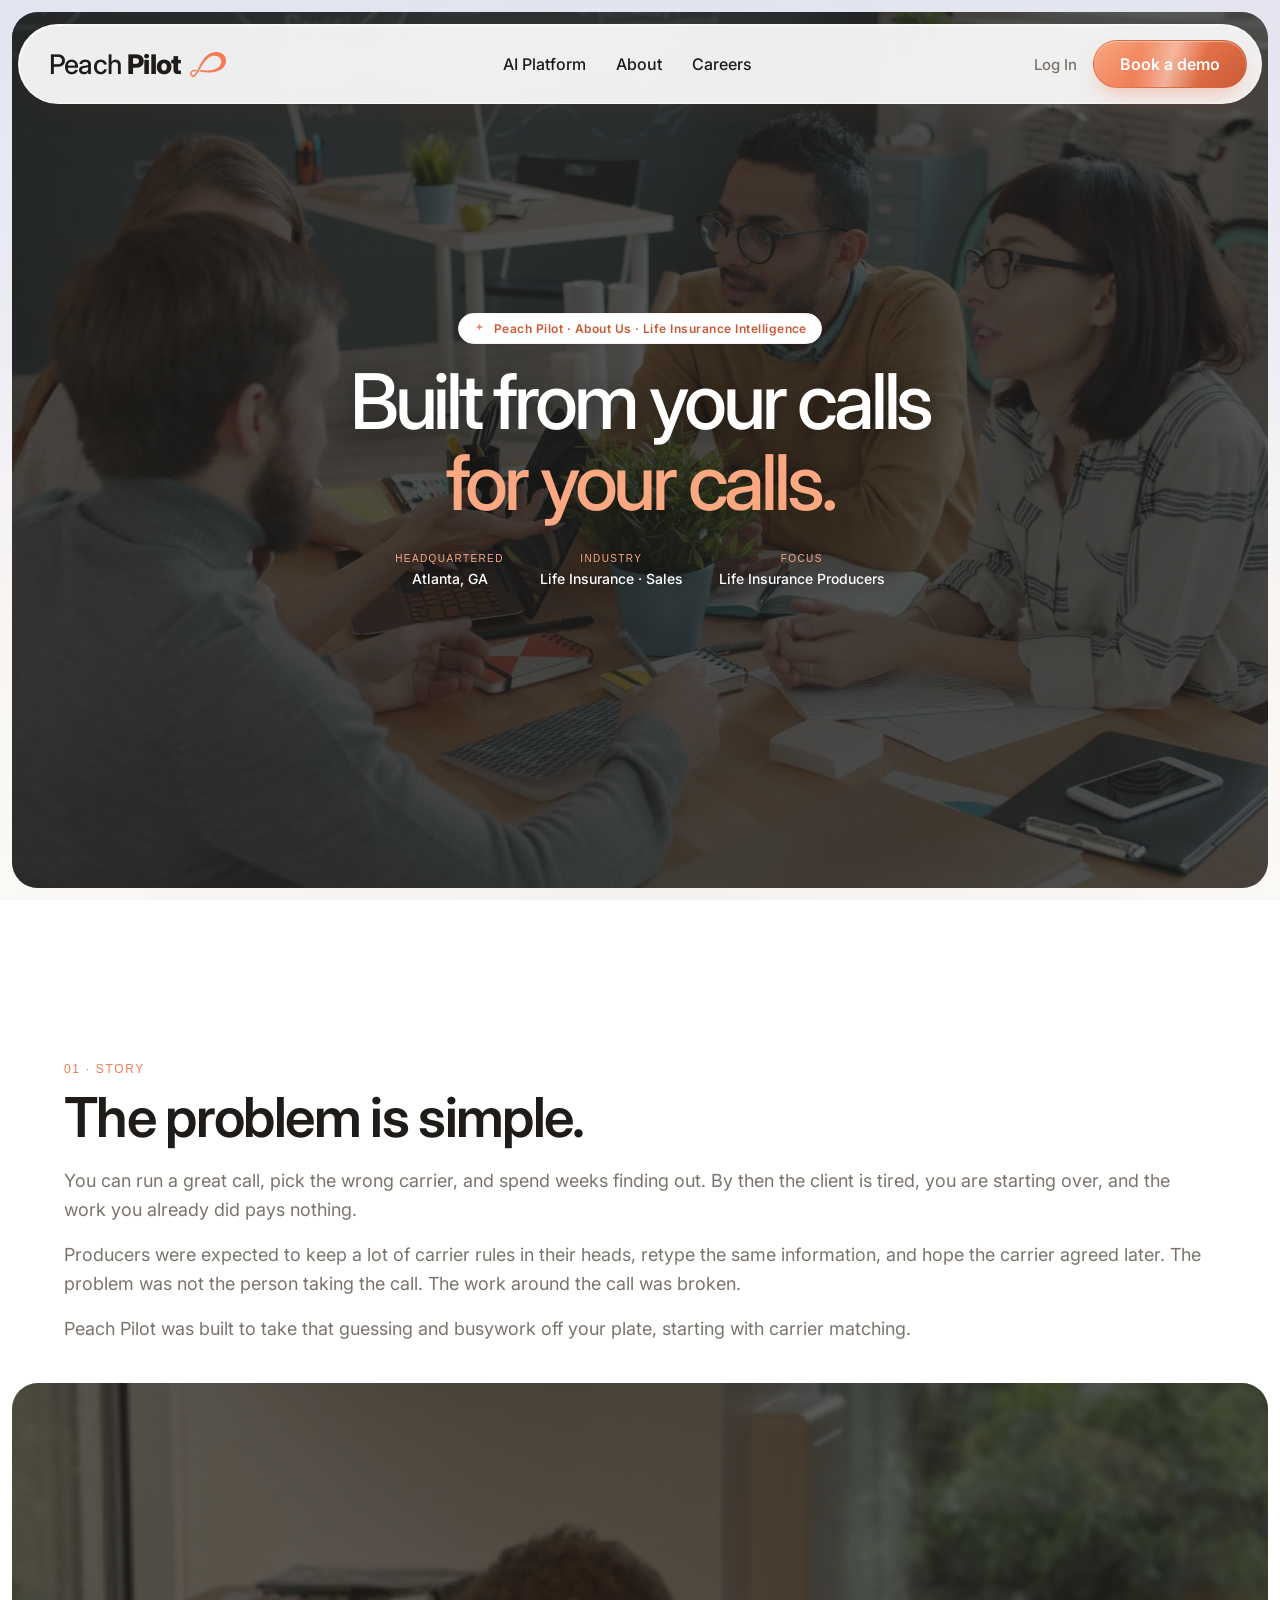
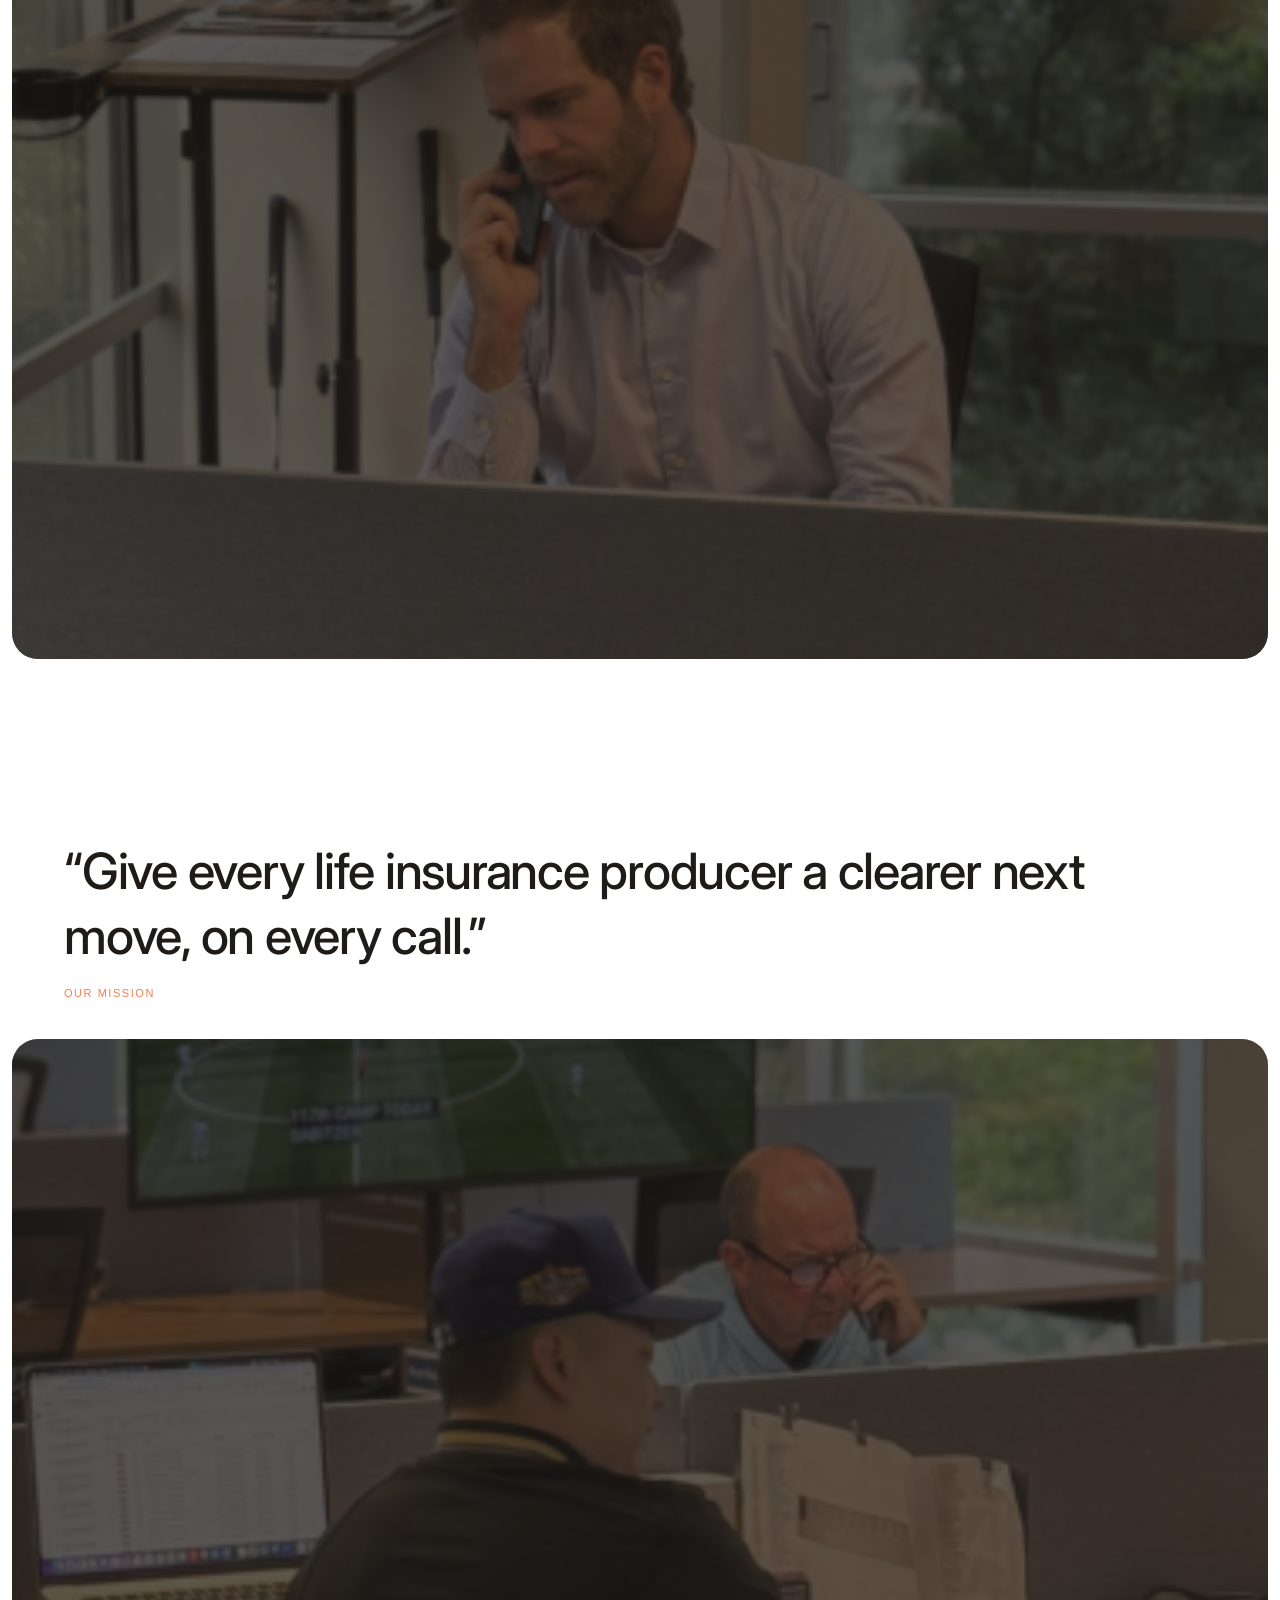
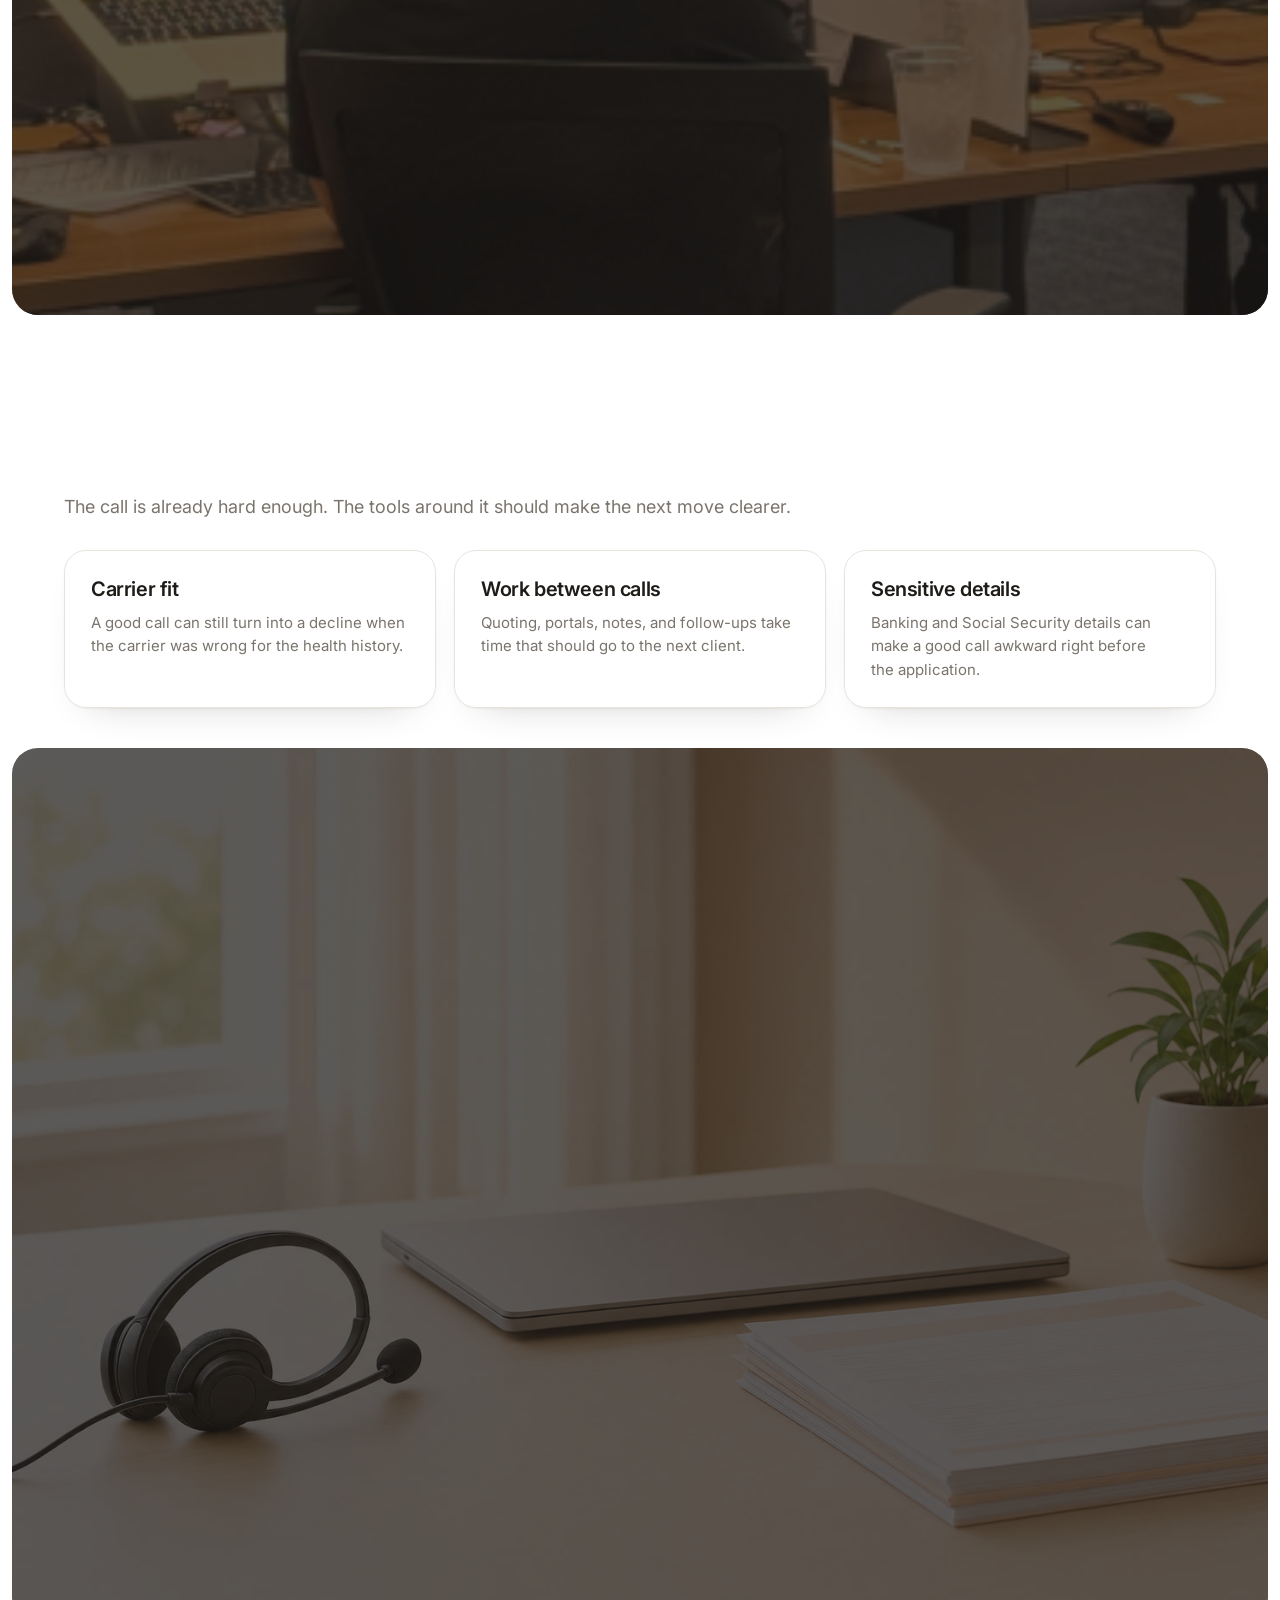
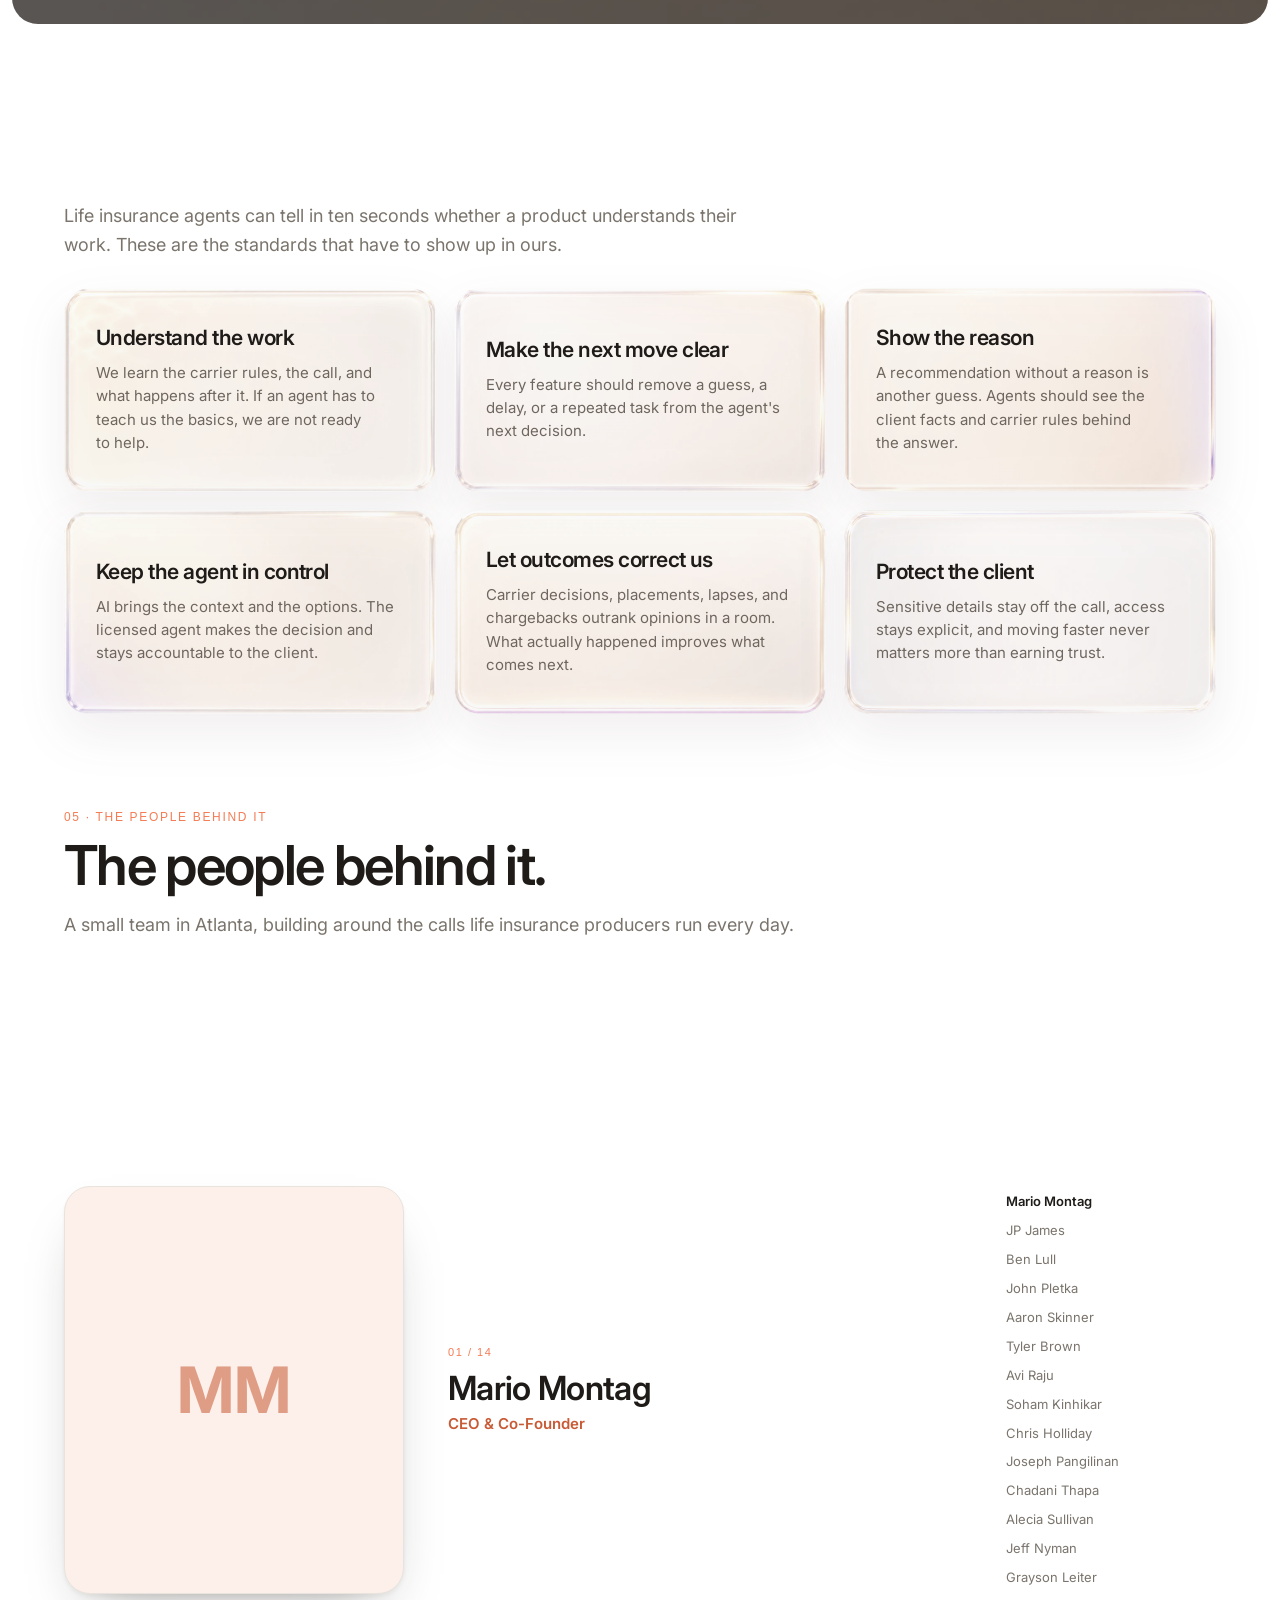
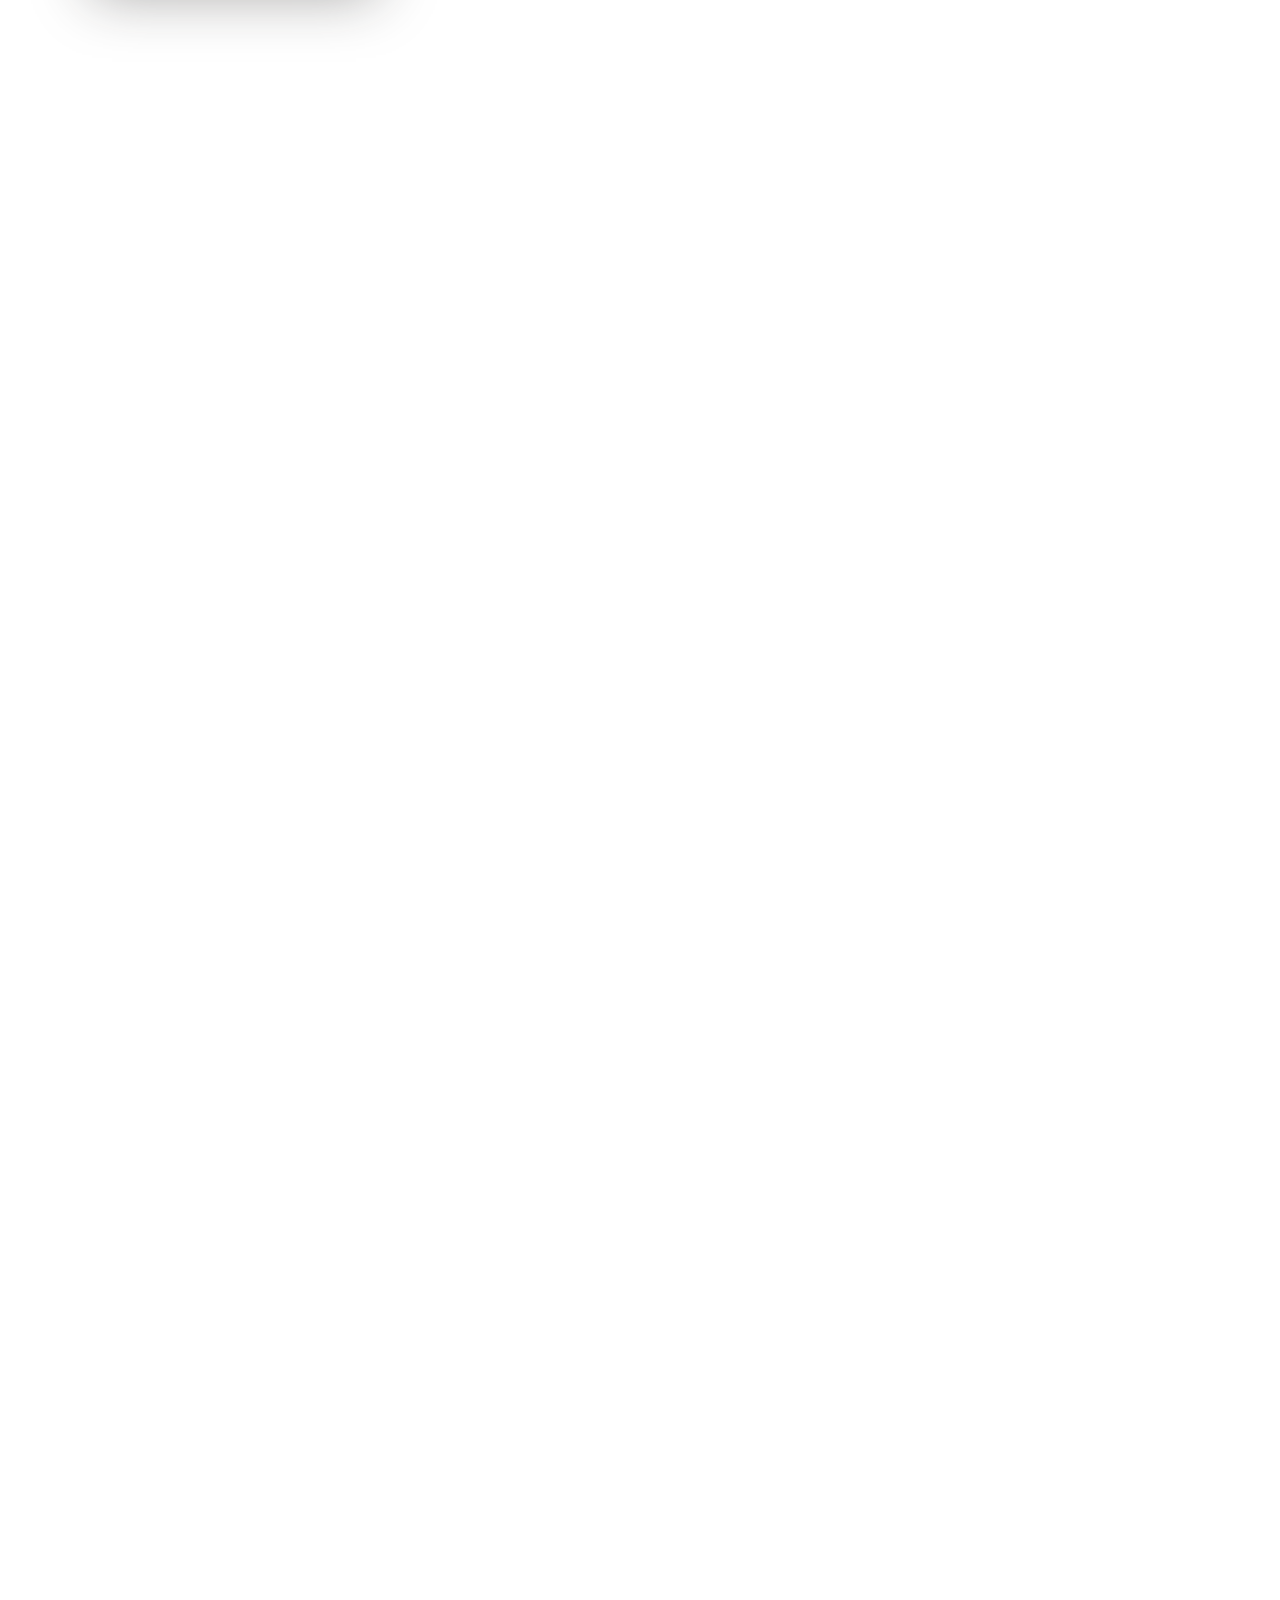
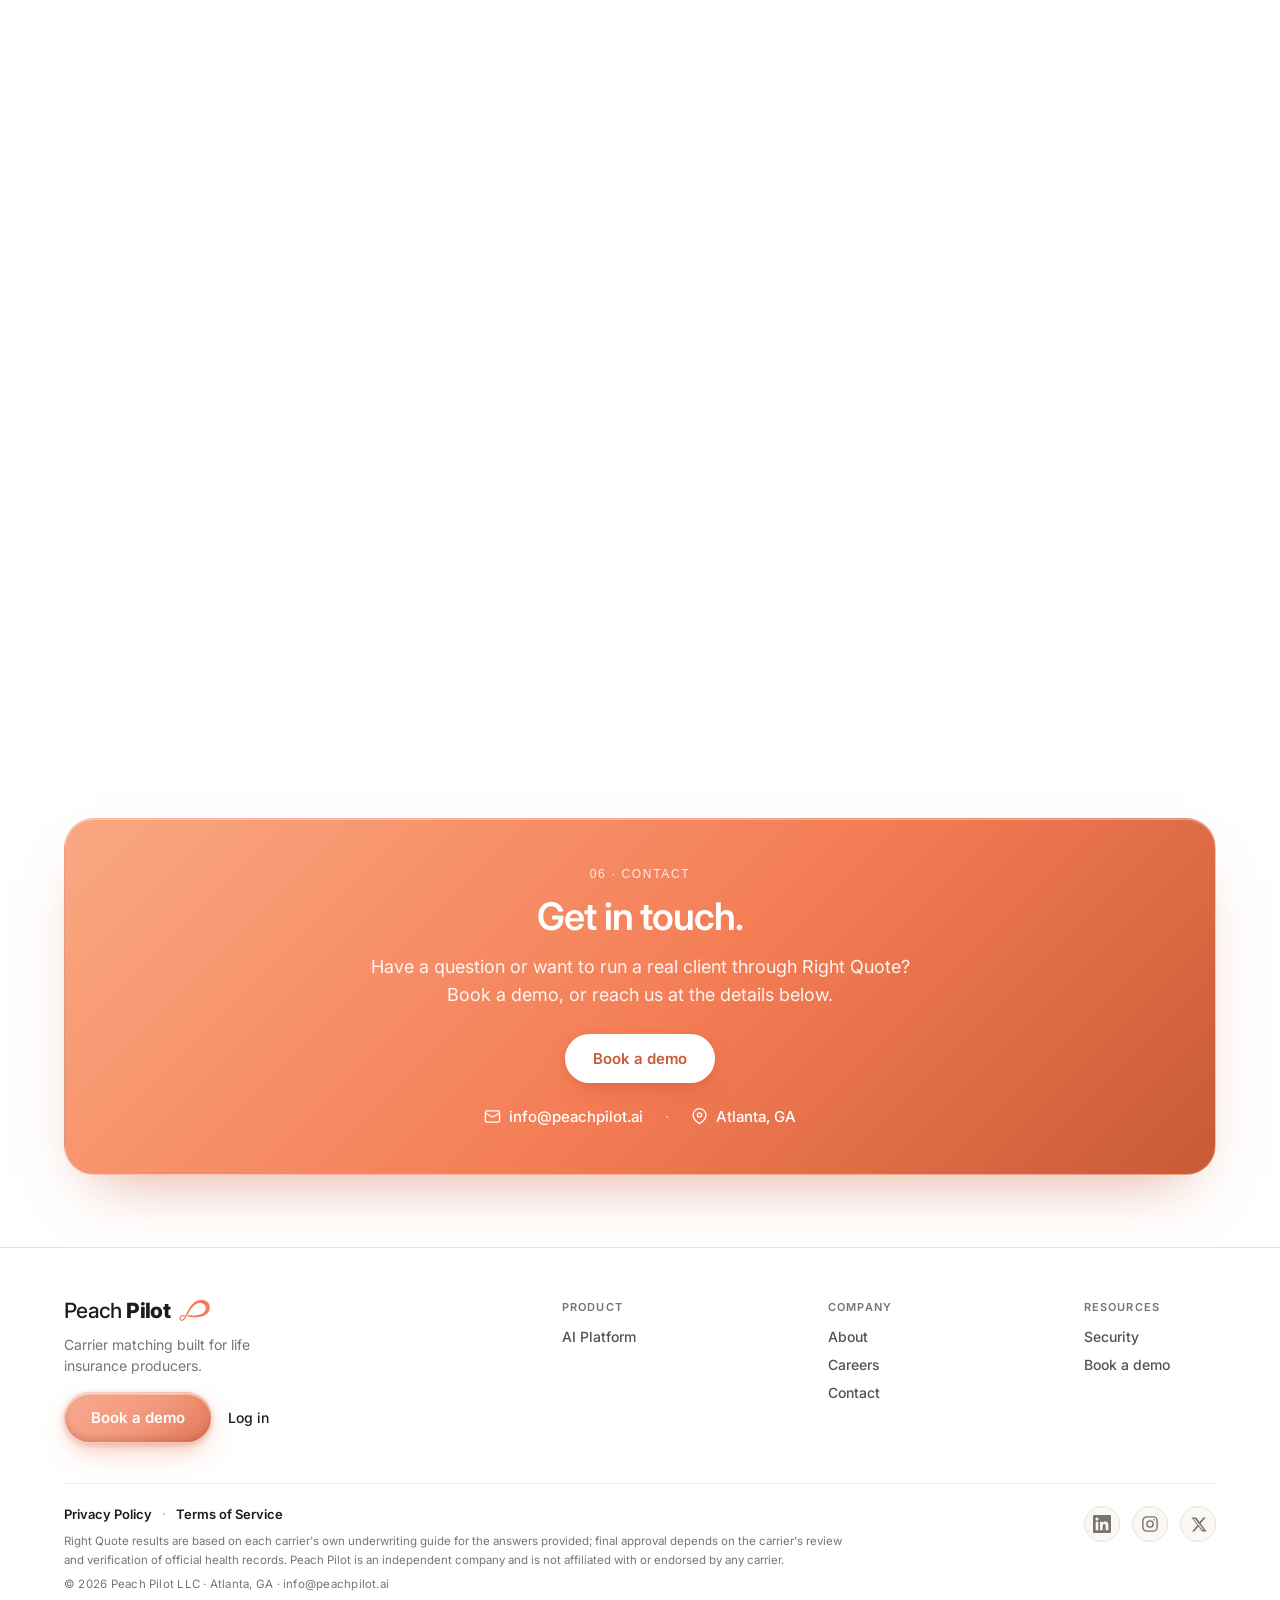
==== commit e9a6d0e1: "Deploy current multi-page site for Mario/Joseph review Root is now the real home (bigger carrier-ema" ====
--- a/about/index.html
+++ b/about/index.html
@@ -30,7 +30,10 @@
 }
 
 /* Text parallax content scroll (about, Jul 3) */
-.pp-tpx-track{position:relative;height:150vh;padding:0 12px}
+.pp-tpx-track{position:relative;height:110vh;padding:0 12px}
+/* hero track starts at the very top of the page — the nav (sticky, z60) floats over the photo */
+.pp-tpx-hero{margin-top:-104px}
+@media (max-width:920px){.pp-tpx-hero{margin-top:0}}
 .pp-tpx-img{position:sticky;top:12px;height:calc(100vh - 24px);border-radius:26px;overflow:hidden;background-size:cover;background-position:center;will-change:transform;z-index:0}
 .pp-tpx-dark{position:absolute;inset:0;background:rgba(30,27,24,.72)}
 .pp-tpx-copy{position:absolute;left:0;top:0;width:100%;height:100vh;display:flex;flex-direction:column;align-items:center;justify-content:center;text-align:center;pointer-events:none;padding:0 6vw;will-change:transform,opacity;z-index:1}
@@ -44,11 +47,23 @@
 .pp-spot::after{background-image:radial-gradient(110px 110px at calc(var(--ppx,-9999)*1px) calc(var(--ppy,-9999)*1px), hsl(0 0% 100% / .95), transparent 100%)}
 @media (hover:none){.pp-spot{background-image:none}.pp-spot::before,.pp-spot::after{display:none}}
 
+/* Principles: generated optical-glass shells with live, accessible copy. */
+.pp-principles{display:grid;grid-template-columns:repeat(auto-fit,minmax(300px,1fr));gap:18px;margin-top:28px}
+.pp-principle-card{position:relative;isolation:isolate;overflow:hidden;min-height:204px;padding:34px 32px;display:flex;flex-direction:column;justify-content:center;border-radius:25px;filter:drop-shadow(0 20px 24px rgba(92,59,54,.12));transform-origin:50% 70%;transition:opacity .7s ease,transform .9s cubic-bezier(.16,1,.3,1),filter .7s ease}
+.pp-principle-glass{position:absolute;inset:0;width:100%;height:100%;object-fit:fill;z-index:-1;pointer-events:none;user-select:none;opacity:.68;filter:saturate(.48) brightness(1.04) contrast(.97)}
+.pp-principle-card h3{font-family:'Inter',sans-serif;font-weight:600;font-size:21px;color:#1e1b18;letter-spacing:-.025em;margin:0}
+.pp-principle-card p{color:#6f675f;font-size:15px;margin-top:11px;line-height:1.55}
+.pp-principles.is-armed .pp-principle-card{opacity:0;transform:translate3d(0,34px,0) scale(.965);filter:blur(7px) drop-shadow(0 20px 24px rgba(92,59,54,0))}
+.pp-principles.is-armed .pp-principle-card.is-in{opacity:1;transform:none;filter:blur(0) drop-shadow(0 20px 24px rgba(92,59,54,.12));transition-delay:calc(var(--i,0) * 85ms)}
+@media (hover:hover){.pp-principles.is-armed .pp-principle-card.is-in:hover{transform:translateY(-5px);filter:blur(0) drop-shadow(0 27px 28px rgba(92,59,54,.18));transition-delay:0s}}
+@media (prefers-reduced-motion:reduce){.pp-principles.is-armed .pp-principle-card,.pp-principles.is-armed .pp-principle-card.is-in{opacity:1;transform:none;filter:drop-shadow(0 20px 24px rgba(92,59,54,.12));transition:none}}
+@media (max-width:700px){.pp-principles{grid-template-columns:1fr}.pp-principle-card{min-height:190px;padding:30px}}
+
 /* No one-word second lines (sitewide type rule, Jul 8) */
 h1,h2,h3,h4{text-wrap:balance}
 p,li,figcaption,blockquote,small,dd{text-wrap:pretty}
-</style><style>.pp-snav[data-astro-cid-wpvy4v7s] a[data-astro-cid-wpvy4v7s]{color:inherit;text-decoration:none}.pp-snav[data-astro-cid-wpvy4v7s]>div[data-astro-cid-wpvy4v7s]{-webkit-backdrop-filter:none!important;background:#ffffffeb!important}.pp-snavlink[data-astro-cid-wpvy4v7s]:hover{color:#000}.pp-snav-cta[data-astro-cid-wpvy4v7s]{transition:transform .3s cubic-bezier(.16,1,.3,1),box-shadow .3s}.pp-snav-cta[data-astro-cid-wpvy4v7s]:hover{transform:translateY(-1px);box-shadow:inset 0 1px 1px #ffffff73,0 14px 26px -8px #f47c5499}.pp-snav-sweep[data-astro-cid-wpvy4v7s]{background:linear-gradient(105deg,#0000 30%,#ffffff73 50%,#0000 70%);animation:6s ease-in-out 2s infinite ppSweep;position:absolute;inset:0}@media (prefers-reduced-motion:reduce){.pp-snav-sweep[data-astro-cid-wpvy4v7s]{animation:none}.pp-snav-cta[data-astro-cid-wpvy4v7s]{transition:none}}@keyframes ppWaveA{0%,to{opacity:.85;transform:translate(-50%,-50%)scale(1)}50%{opacity:.7;transform:translate(-52%,-48%)scale(1.08)}}@keyframes ppSweep{0%{transform:translate(-120%)}60%,to{transform:translate(120%)}}@media (prefers-reduced-motion:reduce){[style*=ppWaveA]{animation:none!important}}footer[data-astro-cid-jo6i4kqk] a[data-astro-cid-jo6i4kqk]{color:inherit;text-decoration:none}footer[data-astro-cid-jo6i4kqk] a[data-astro-cid-jo6i4kqk]:hover{color:#000}
-</style></head><body><div aria-hidden="true" style="position:fixed;inset:0;z-index:-2;overflow:hidden;background:radial-gradient(54% 42% at 50% 40%, rgba(255,255,255,.95), rgba(255,255,255,0) 64%), radial-gradient(85% 60% at 50% 124%, rgba(247,170,130,.07), rgba(255,255,255,0) 72%), radial-gradient(120% 72% at 50% -10%, rgba(210,214,231,.6), rgba(210,214,231,0) 56%), radial-gradient(66% 92% at -8% 4%, rgba(221,224,238,.62), rgba(221,224,238,0) 56%), radial-gradient(66% 92% at 108% 4%, rgba(226,221,236,.58), rgba(226,221,236,0) 56%), radial-gradient(120% 70% at 50% 116%, rgba(208,205,212,.28), rgba(208,205,212,0) 60%), linear-gradient(180deg,#ebeef6 0%,#f0eff6 32%,#f8f5f2 70%,#fdfcf9 100%)"><span style="position:absolute;border-radius:50%;filter:blur(80px);width:1100px;height:760px;left:50%;top:34%;transform:translate(-50%,-50%);opacity:.85;animation:ppWaveA 30s ease-in-out infinite;background:radial-gradient(closest-side,rgba(255,255,255,.9),rgba(255,255,255,0) 72%)"></span></div><nav class="pp-snav" aria-label="Primary" style="position:sticky;top:24px;z-index:60;margin:24px auto 0;max-width:1320px;padding:0 18px" data-astro-cid-wpvy4v7s><div style="display:grid;grid-template-columns:auto 1fr auto;gap:18px;align-items:center;height:72px;padding:0 14px 0 28px;border-radius:40px;background:rgba(255,255,255,.3);backdrop-filter:blur(26px) saturate(1.5) brightness(1.04);-webkit-backdrop-filter:blur(26px) saturate(1.5);border:1px solid rgba(255,255,255,.5);box-shadow:inset 1px 1px 0 rgba(255,255,255,.7), 0 0 0 1px rgba(120,72,46,.04), 0 1px 2px rgba(27,26,24,.04), 0 16px 34px -20px rgba(120,72,46,.18)" data-astro-cid-wpvy4v7s><a href="/" aria-label="Peach Pilot home" style="display:inline-flex;align-items:center;gap:9px;justify-self:start" data-astro-cid-wpvy4v7s><span style="font-family:'Inter',sans-serif;font-size:27px;letter-spacing:-.03em;color:#1e1b18;line-height:1;white-space:nowrap" data-astro-cid-wpvy4v7s><span style="font-weight:500" data-astro-cid-wpvy4v7s>Peach </span><span style="font-weight:800" data-astro-cid-wpvy4v7s>Pilot</span></span><img src="/appicon.svg" alt="" aria-hidden="true" width="30" height="30" style="display:block;flex-shrink:0;border-radius:9px" data-astro-cid-wpvy4v7s></a><div style="display:flex;gap:30px;justify-self:center;flex-wrap:wrap;justify-content:center" data-astro-cid-wpvy4v7s><a class="pp-snavlink" href="/#works" style="font-size:16px;color:#1e1b18;font-weight:500;white-space:nowrap" data-astro-cid-wpvy4v7s>How It Works</a><a class="pp-snavlink" href="/platform" style="font-size:16px;color:#1e1b18;font-weight:500;white-space:nowrap" data-astro-cid-wpvy4v7s>The Platform</a><a class="pp-snavlink" href="/#live" style="font-size:16px;color:#1e1b18;font-weight:500;white-space:nowrap" data-astro-cid-wpvy4v7s>Roadmap</a><a class="pp-snavlink" href="/about" style="font-size:16px;color:#1e1b18;font-weight:500;white-space:nowrap" data-astro-cid-wpvy4v7s>About</a></div><div style="justify-self:end;display:flex;align-items:center" data-astro-cid-wpvy4v7s><a class="pp-snavlink" href="/login" style="font-size:15px;color:#7a746c;font-weight:500;white-space:nowrap;margin:0 16px 0 6px" data-astro-cid-wpvy4v7s>Log In</a><a href="/book-a-session" class="pp-snav-cta" style="position:relative;overflow:hidden;display:inline-flex;align-items:center;gap:8px;font-size:16px;font-weight:600;color:#fff;white-space:nowrap;padding:13px 26px;border-radius:999px;background:linear-gradient(135deg,#f9a882 0%,#EF7A50 45%,#c85a35 100%);border:1px solid rgba(200,90,53,.55);box-shadow:inset 0 1px 1px rgba(255,255,255,.45), 0 10px 22px -8px rgba(244,124,84,.5)" data-astro-cid-wpvy4v7s><span aria-hidden="true" class="pp-snav-sweep" data-astro-cid-wpvy4v7s></span>Book a demo</a></div></div></nav><main id="top"><div class="pp-tpx-track" data-tpx><div class="pp-tpx-img" style="background-image:url('/pp-hero-photo.png')"><div class="pp-tpx-dark"></div></div><div class="pp-tpx-copy"><h1 style="font-family:'Inter',sans-serif;font-weight:500;letter-spacing:-.055em;font-size:clamp(34px,6vw,84px);line-height:1.05;color:#fff;text-wrap:balance;max-width:16ch;margin:10px 0 0;text-shadow:0 2px 24px rgba(0,0,0,.35)">Built for your calls, <span style="color:#f9a882">not a boardroom.</span></h1></div></div><section style="max-width:1200px;margin:0 auto;padding:48px 24px 0;text-align:center"><span style="display:inline-flex;align-items:center;gap:8px;font-family:'Inter',sans-serif;font-size:12px;font-weight:600;letter-spacing:.04em;color:#c85a35;background:#fff;border:1px solid #fdf0ea;padding:7px 14px;border-radius:999px;box-shadow:0 1px 2px rgba(30,27,24,.05), 0 10px 28px -16px rgba(30,27,24,.18)"><svg viewBox="0 0 24 24" width="13" height="13" fill="#F47C54"><path d="M12 3l1.8 4.6L18.5 9.4 13.8 11 12 15.6 10.2 11 5.5 9.4 10.2 7.6z"></path></svg>Peach Pilot &middot; About Us &middot; Life Insurance Intelligence</span><div style="display:flex;gap:36px;flex-wrap:wrap;justify-content:center;margin-top:34px;font-size:14px"><div><div style="font-family:'Satoshi',sans-serif;font-size:10px;letter-spacing:.14em;color:#F47C54;text-transform:uppercase">Headquartered</div><div style="margin-top:6px;color:#1e1b18;font-weight:500">Buckhead, Atlanta, GA</div></div><div><div style="font-family:'Satoshi',sans-serif;font-size:10px;letter-spacing:.14em;color:#F47C54;text-transform:uppercase">Industry</div><div style="margin-top:6px;color:#1e1b18;font-weight:500">Life Insurance &middot; Sales</div></div><div><div style="font-family:'Satoshi',sans-serif;font-size:10px;letter-spacing:.14em;color:#F47C54;text-transform:uppercase">Focus</div><div style="margin-top:6px;color:#1e1b18;font-weight:500">Life Insurance Producers</div></div></div></section><section style="max-width:1200px;margin:0 auto;padding:56px 24px 40px"><div style="font-family:'Satoshi',sans-serif;font-size:12px;letter-spacing:.14em;color:#F47C54;text-transform:uppercase">01 &middot; Story</div><h2 style="font-family:'Inter',sans-serif;font-weight:600;font-size:clamp(26px,4.5vw,55px);color:#1e1b18;letter-spacing:-.03em;line-height:1.08;text-wrap:balance;margin-top:12px">The problem is simple.</h2><div style="margin-top:20px;display:flex;flex-direction:column;gap:16px"><p style="color:#7a746c;font-size:18px;line-height:1.6">You can run a great call, pick the wrong carrier, and spend weeks finding out. By then the client is tired, you are starting over, and the work you already did pays nothing.</p><p style="color:#7a746c;font-size:18px;line-height:1.6">Producers were expected to keep a lot of carrier rules in their heads, retype the same information, and hope the carrier agreed later. The problem was not the person taking the call. The work around the call was broken.</p><p style="color:#7a746c;font-size:18px;line-height:1.6">Peach Pilot was built in Atlanta to take that guessing and busywork off your plate, starting with carrier matching.</p></div></section><div class="pp-tpx-track" data-tpx><div class="pp-tpx-img" style="background-image:url('/sub-hero-2.png')"><div class="pp-tpx-dark"></div></div><div class="pp-tpx-copy"><p class="pp-tpx-sub">02 &middot; Mission</p><h2 style="font-family:'Inter',sans-serif;font-weight:600;letter-spacing:-.03em;font-size:clamp(34px,6vw,84px);line-height:1.05;color:#fff;text-wrap:balance;max-width:16ch;margin:10px 0 0;text-shadow:0 2px 24px rgba(0,0,0,.35)">Our mission.</h2></div></div><section style="max-width:1200px;margin:0 auto;padding:48px 24px 40px"><blockquote style="font-family:'Inter',sans-serif;font-weight:500;font-size:clamp(26px,4vw,50px);line-height:1.3;letter-spacing:-.025em;color:#1e1b18;margin-top:18px">&ldquo;Give every life insurance producer a clearer next move, on every call.&rdquo;</blockquote><div style="font-family:'Satoshi',sans-serif;font-size:12px;letter-spacing:.14em;color:#F47C54;text-transform:uppercase;font-size:11px;margin-top:18px">Our Mission</div></section><div class="pp-tpx-track" data-tpx><div class="pp-tpx-img" style="background-image:url('/sub-hero-1.png')"><div class="pp-tpx-dark"></div></div><div class="pp-tpx-copy"><p class="pp-tpx-sub">03 &middot; The Problem We Solve</p><h2 style="font-family:'Inter',sans-serif;font-weight:600;letter-spacing:-.03em;font-size:clamp(34px,6vw,84px);line-height:1.05;color:#fff;text-wrap:balance;max-width:16ch;margin:10px 0 0;text-shadow:0 2px 24px rgba(0,0,0,.35)">You should not have to learn by losing weeks.</h2></div></div><section style="max-width:1200px;margin:0 auto;padding:48px 24px 40px"><p style="color:#7a746c;font-size:18px;line-height:1.6;margin-top:16px">The call is already hard enough. The tools around it should make the next move clearer.</p><div style="display:grid;grid-template-columns:repeat(auto-fit,minmax(260px,1fr));gap:18px;margin-top:28px"><div class="pp-spot" style="padding:26px"><h3 style="font-family:'Inter',sans-serif;font-weight:600;font-size:20px;color:#1e1b18;letter-spacing:-.02em">Carrier fit</h3><p style="color:#7a746c;font-size:15px;margin-top:10px;line-height:1.55">A good call can still turn into a decline when the carrier was wrong for the health history.</p></div><div class="pp-spot" style="padding:26px"><h3 style="font-family:'Inter',sans-serif;font-weight:600;font-size:20px;color:#1e1b18;letter-spacing:-.02em">Work between calls</h3><p style="color:#7a746c;font-size:15px;margin-top:10px;line-height:1.55">Quoting, portals, notes, and follow-ups take time that should go to the next client.</p></div><div class="pp-spot" style="padding:26px"><h3 style="font-family:'Inter',sans-serif;font-weight:600;font-size:20px;color:#1e1b18;letter-spacing:-.02em">Sensitive details</h3><p style="color:#7a746c;font-size:15px;margin-top:10px;line-height:1.55">Banking and Social Security details can make a good call awkward right before the application.</p></div></div></section><div class="pp-tpx-track" data-tpx><div class="pp-tpx-img" style="background-image:url('/still-desk-minimal.jpg')"><div class="pp-tpx-dark"></div></div><div class="pp-tpx-copy"><p class="pp-tpx-sub">04 &middot; How We Work</p><h2 style="font-family:'Inter',sans-serif;font-weight:600;letter-spacing:-.03em;font-size:clamp(34px,6vw,84px);line-height:1.05;color:#fff;text-wrap:balance;max-width:16ch;margin:10px 0 0;text-shadow:0 2px 24px rgba(0,0,0,.35)">How we work.</h2></div></div><section style="max-width:1200px;margin:0 auto;padding:48px 24px 40px"><p style="color:#7a746c;font-size:18px;line-height:1.6;margin-top:16px">We are a small team building for people who can tell in ten seconds whether we understand the work. These principles keep us honest.</p><div style="display:grid;grid-template-columns:repeat(auto-fit,minmax(300px,1fr));gap:18px;margin-top:28px"><div class="pp-spot" style="padding:26px"><h3 style="font-family:'Inter',sans-serif;font-weight:600;font-size:20px;color:#1e1b18;letter-spacing:-.02em">Outcomes over outputs</h3><p style="color:#7a746c;font-size:15px;margin-top:10px;line-height:1.55">We care what changes on your call, not what we shipped. If the work does not get easier, it does not count.</p></div><div class="pp-spot" style="padding:26px"><h3 style="font-family:'Inter',sans-serif;font-weight:600;font-size:20px;color:#1e1b18;letter-spacing:-.02em">Context matters</h3><p style="color:#7a746c;font-size:15px;margin-top:10px;line-height:1.55">Carrier rules, call patterns, and real outcomes matter only when they make the next decision clearer.</p></div><div class="pp-spot" style="padding:26px"><h3 style="font-family:'Inter',sans-serif;font-weight:600;font-size:20px;color:#1e1b18;letter-spacing:-.02em">Built into the work</h3><p style="color:#7a746c;font-size:15px;margin-top:10px;line-height:1.55">The product should help while you work, not give you one more tool to manage.</p></div><div class="pp-spot" style="padding:26px"><h3 style="font-family:'Inter',sans-serif;font-weight:600;font-size:20px;color:#1e1b18;letter-spacing:-.02em">High ownership</h3><p style="color:#7a746c;font-size:15px;margin-top:10px;line-height:1.55">Small team. If it's yours, you drive it.</p></div><div class="pp-spot" style="padding:26px"><h3 style="font-family:'Inter',sans-serif;font-weight:600;font-size:20px;color:#1e1b18;letter-spacing:-.02em">Honest by default</h3><p style="color:#7a746c;font-size:15px;margin-top:10px;line-height:1.55">Problems get named quickly, without spin. We don't reframe a loss before it's generated any learning.</p></div><div class="pp-spot" style="padding:26px"><h3 style="font-family:'Inter',sans-serif;font-weight:600;font-size:20px;color:#1e1b18;letter-spacing:-.02em">Focus</h3><p style="color:#7a746c;font-size:15px;margin-top:10px;line-height:1.55">Life insurance first. Adjacent lines come after we execute here.</p></div></div></section><section style="max-width:1200px;margin:0 auto;padding:56px 24px 0"><div style="font-family:'Satoshi',sans-serif;font-size:12px;letter-spacing:.14em;color:#F47C54;text-transform:uppercase">05 &middot; The People Behind It</div><h2 style="font-family:'Inter',sans-serif;font-weight:600;font-size:clamp(26px,4.5vw,55px);color:#1e1b18;letter-spacing:-.03em;line-height:1.08;text-wrap:balance;margin-top:12px">The people behind it.</h2><p style="color:#7a746c;font-size:18px;line-height:1.6;margin-top:16px">A small team in Atlanta, building around the calls life insurance producers run every day.</p></section><div id="team-scroll" style="height:870vh"><div class="pp-stage"><div class="pp-stage-inner"><div class="pp-slides"><div class="pp-slide" data-i="0"><div class="pp-portrait" style="background:#fdf0ea"><span>MM</span></div><div class="pp-slide-txt"><div style="font-family:'Satoshi',sans-serif;font-size:12px;letter-spacing:.14em;color:#F47C54;text-transform:uppercase;font-size:11px">01 / 14</div><h3 style="font-family:'Inter',sans-serif;font-weight:600;font-size:20px;color:#1e1b18;letter-spacing:-.02em;font-size:clamp(24px,2.6vw,34px);margin-top:10px">Mario Montag</h3><div style="color:#c85a35;font-weight:600;font-size:15px;margin-top:6px">CEO & Co-Founder</div></div></div><div class="pp-slide" data-i="1"><div class="pp-portrait" style="background:#F3E8F0"><span>JJ</span></div><div class="pp-slide-txt"><div style="font-family:'Satoshi',sans-serif;font-size:12px;letter-spacing:.14em;color:#F47C54;text-transform:uppercase;font-size:11px">02 / 14</div><h3 style="font-family:'Inter',sans-serif;font-weight:600;font-size:20px;color:#1e1b18;letter-spacing:-.02em;font-size:clamp(24px,2.6vw,34px);margin-top:10px">JP James</h3><div style="color:#c85a35;font-weight:600;font-size:15px;margin-top:6px">Chairman & Co-Founder</div></div></div><div class="pp-slide" data-i="2"><div class="pp-portrait" style="background:#E8EFF6"><span>BL</span></div><div class="pp-slide-txt"><div style="font-family:'Satoshi',sans-serif;font-size:12px;letter-spacing:.14em;color:#F47C54;text-transform:uppercase;font-size:11px">03 / 14</div><h3 style="font-family:'Inter',sans-serif;font-weight:600;font-size:20px;color:#1e1b18;letter-spacing:-.02em;font-size:clamp(24px,2.6vw,34px);margin-top:10px">Ben Lull</h3><div style="color:#c85a35;font-weight:600;font-size:15px;margin-top:6px">VP Infra & Data</div></div></div><div class="pp-slide" data-i="3"><div class="pp-portrait" style="background:#EAF2E6"><span>JP</span></div><div class="pp-slide-txt"><div style="font-family:'Satoshi',sans-serif;font-size:12px;letter-spacing:.14em;color:#F47C54;text-transform:uppercase;font-size:11px">04 / 14</div><h3 style="font-family:'Inter',sans-serif;font-weight:600;font-size:20px;color:#1e1b18;letter-spacing:-.02em;font-size:clamp(24px,2.6vw,34px);margin-top:10px">John Pletka</h3><div style="color:#c85a35;font-weight:600;font-size:15px;margin-top:6px">VP Engineering</div></div></div><div class="pp-slide" data-i="4"><div class="pp-portrait" style="background:#fdf0ea"><span>AS</span></div><div class="pp-slide-txt"><div style="font-family:'Satoshi',sans-serif;font-size:12px;letter-spacing:.14em;color:#F47C54;text-transform:uppercase;font-size:11px">05 / 14</div><h3 style="font-family:'Inter',sans-serif;font-weight:600;font-size:20px;color:#1e1b18;letter-spacing:-.02em;font-size:clamp(24px,2.6vw,34px);margin-top:10px">Aaron Skinner</h3><div style="color:#c85a35;font-weight:600;font-size:15px;margin-top:6px">Product Manager</div></div></div><div class="pp-slide" data-i="5"><div class="pp-portrait" style="background:#F3E8F0"><span>TB</span></div><div class="pp-slide-txt"><div style="font-family:'Satoshi',sans-serif;font-size:12px;letter-spacing:.14em;color:#F47C54;text-transform:uppercase;font-size:11px">06 / 14</div><h3 style="font-family:'Inter',sans-serif;font-weight:600;font-size:20px;color:#1e1b18;letter-spacing:-.02em;font-size:clamp(24px,2.6vw,34px);margin-top:10px">Tyler Brown</h3><div style="color:#c85a35;font-weight:600;font-size:15px;margin-top:6px">Customer Success Engineer</div></div></div><div class="pp-slide" data-i="6"><div class="pp-portrait" style="background:#E8EFF6"><span>AR</span></div><div class="pp-slide-txt"><div style="font-family:'Satoshi',sans-serif;font-size:12px;letter-spacing:.14em;color:#F47C54;text-transform:uppercase;font-size:11px">07 / 14</div><h3 style="font-family:'Inter',sans-serif;font-weight:600;font-size:20px;color:#1e1b18;letter-spacing:-.02em;font-size:clamp(24px,2.6vw,34px);margin-top:10px">Avi Raju</h3><div style="color:#c85a35;font-weight:600;font-size:15px;margin-top:6px">AI FDE, UI & Quoting</div></div></div><div class="pp-slide" data-i="7"><div class="pp-portrait" style="background:#EAF2E6"><span>SK</span></div><div class="pp-slide-txt"><div style="font-family:'Satoshi',sans-serif;font-size:12px;letter-spacing:.14em;color:#F47C54;text-transform:uppercase;font-size:11px">08 / 14</div><h3 style="font-family:'Inter',sans-serif;font-weight:600;font-size:20px;color:#1e1b18;letter-spacing:-.02em;font-size:clamp(24px,2.6vw,34px);margin-top:10px">Soham Kinhikar</h3><div style="color:#c85a35;font-weight:600;font-size:15px;margin-top:6px">Engineer, Peach Live</div></div></div><div class="pp-slide" data-i="8"><div class="pp-portrait" style="background:#fdf0ea"><span>CH</span></div><div class="pp-slide-txt"><div style="font-family:'Satoshi',sans-serif;font-size:12px;letter-spacing:.14em;color:#F47C54;text-transform:uppercase;font-size:11px">09 / 14</div><h3 style="font-family:'Inter',sans-serif;font-weight:600;font-size:20px;color:#1e1b18;letter-spacing:-.02em;font-size:clamp(24px,2.6vw,34px);margin-top:10px">Chris Holliday</h3><div style="color:#c85a35;font-weight:600;font-size:15px;margin-top:6px">Full-Stack Engineer</div></div></div><div class="pp-slide" data-i="9"><div class="pp-portrait" style="background:#F3E8F0"><span>JP</span></div><div class="pp-slide-txt"><div style="font-family:'Satoshi',sans-serif;font-size:12px;letter-spacing:.14em;color:#F47C54;text-transform:uppercase;font-size:11px">10 / 14</div><h3 style="font-family:'Inter',sans-serif;font-weight:600;font-size:20px;color:#1e1b18;letter-spacing:-.02em;font-size:clamp(24px,2.6vw,34px);margin-top:10px">Joseph Pangilinan</h3><div style="color:#c85a35;font-weight:600;font-size:15px;margin-top:6px">Ops & Coordination</div></div></div><div class="pp-slide" data-i="10"><div class="pp-portrait" style="background:#E8EFF6"><span>CT</span></div><div class="pp-slide-txt"><div style="font-family:'Satoshi',sans-serif;font-size:12px;letter-spacing:.14em;color:#F47C54;text-transform:uppercase;font-size:11px">11 / 14</div><h3 style="font-family:'Inter',sans-serif;font-weight:600;font-size:20px;color:#1e1b18;letter-spacing:-.02em;font-size:clamp(24px,2.6vw,34px);margin-top:10px">Chadani Thapa</h3><div style="color:#c85a35;font-weight:600;font-size:15px;margin-top:6px">QA Engineer</div></div></div><div class="pp-slide" data-i="11"><div class="pp-portrait" style="background:#EAF2E6"><span>AS</span></div><div class="pp-slide-txt"><div style="font-family:'Satoshi',sans-serif;font-size:12px;letter-spacing:.14em;color:#F47C54;text-transform:uppercase;font-size:11px">12 / 14</div><h3 style="font-family:'Inter',sans-serif;font-weight:600;font-size:20px;color:#1e1b18;letter-spacing:-.02em;font-size:clamp(24px,2.6vw,34px);margin-top:10px">Alecia Sullivan</h3><div style="color:#c85a35;font-weight:600;font-size:15px;margin-top:6px">Recruiting</div></div></div><div class="pp-slide" data-i="12"><div class="pp-portrait" style="background:#fdf0ea"><span>JN</span></div><div class="pp-slide-txt"><div style="font-family:'Satoshi',sans-serif;font-size:12px;letter-spacing:.14em;color:#F47C54;text-transform:uppercase;font-size:11px">13 / 14</div><h3 style="font-family:'Inter',sans-serif;font-weight:600;font-size:20px;color:#1e1b18;letter-spacing:-.02em;font-size:clamp(24px,2.6vw,34px);margin-top:10px">Jeff Nyman</h3><div style="color:#c85a35;font-weight:600;font-size:15px;margin-top:6px">Principal QA Engineer</div></div></div><div class="pp-slide" data-i="13"><div class="pp-portrait" style="background:#F3E8F0"><span>GL</span></div><div class="pp-slide-txt"><div style="font-family:'Satoshi',sans-serif;font-size:12px;letter-spacing:.14em;color:#F47C54;text-transform:uppercase;font-size:11px">14 / 14</div><h3 style="font-family:'Inter',sans-serif;font-weight:600;font-size:20px;color:#1e1b18;letter-spacing:-.02em;font-size:clamp(24px,2.6vw,34px);margin-top:10px">Grayson Leiter</h3><div style="color:#c85a35;font-weight:600;font-size:15px;margin-top:6px">Intern, Chargebacks & Win-back</div></div></div></div><div class="pp-names"><button type="button" class="pp-name" data-i="0">Mario Montag</button><button type="button" class="pp-name" data-i="1">JP James</button><button type="button" class="pp-name" data-i="2">Ben Lull</button><button type="button" class="pp-name" data-i="3">John Pletka</button><button type="button" class="pp-name" data-i="4">Aaron Skinner</button><button type="button" class="pp-name" data-i="5">Tyler Brown</button><button type="button" class="pp-name" data-i="6">Avi Raju</button><button type="button" class="pp-name" data-i="7">Soham Kinhikar</button><button type="button" class="pp-name" data-i="8">Chris Holliday</button><button type="button" class="pp-name" data-i="9">Joseph Pangilinan</button><button type="button" class="pp-name" data-i="10">Chadani Thapa</button><button type="button" class="pp-name" data-i="11">Alecia Sullivan</button><button type="button" class="pp-name" data-i="12">Jeff Nyman</button><button type="button" class="pp-name" data-i="13">Grayson Leiter</button></div></div></div></div><section class="pp-team-mobile" style="max-width:1200px;margin:0 auto;padding:24px 24px 40px"><div style="padding:26px;border-radius:22px;background:rgba(255,255,255,.7);border:1px solid #e8e3dc;box-shadow:0 1px 2px rgba(30,27,24,.05), 0 18px 40px -28px rgba(30,27,24,.3);padding:18px;text-align:center"><div class="pp-portrait" style="background:#fdf0ea;width:100%;aspect-ratio:1;border-radius:16px;margin:0 auto"><span style="font-size:38px">MM</span></div><div style="font-weight:600;margin-top:12px;font-size:14px">Mario Montag</div><div style="color:#7a746c;font-size:12px;margin-top:4px">CEO & Co-Founder</div></div><div style="padding:26px;border-radius:22px;background:rgba(255,255,255,.7);border:1px solid #e8e3dc;box-shadow:0 1px 2px rgba(30,27,24,.05), 0 18px 40px -28px rgba(30,27,24,.3);padding:18px;text-align:center"><div class="pp-portrait" style="background:#F3E8F0;width:100%;aspect-ratio:1;border-radius:16px;margin:0 auto"><span style="font-size:38px">JJ</span></div><div style="font-weight:600;margin-top:12px;font-size:14px">JP James</div><div style="color:#7a746c;font-size:12px;margin-top:4px">Chairman & Co-Founder</div></div><div style="padding:26px;border-radius:22px;background:rgba(255,255,255,.7);border:1px solid #e8e3dc;box-shadow:0 1px 2px rgba(30,27,24,.05), 0 18px 40px -28px rgba(30,27,24,.3);padding:18px;text-align:center"><div class="pp-portrait" style="background:#E8EFF6;width:100%;aspect-ratio:1;border-radius:16px;margin:0 auto"><span style="font-size:38px">BL</span></div><div style="font-weight:600;margin-top:12px;font-size:14px">Ben Lull</div><div style="color:#7a746c;font-size:12px;margin-top:4px">VP Infra & Data</div></div><div style="padding:26px;border-radius:22px;background:rgba(255,255,255,.7);border:1px solid #e8e3dc;box-shadow:0 1px 2px rgba(30,27,24,.05), 0 18px 40px -28px rgba(30,27,24,.3);padding:18px;text-align:center"><div class="pp-portrait" style="background:#EAF2E6;width:100%;aspect-ratio:1;border-radius:16px;margin:0 auto"><span style="font-size:38px">JP</span></div><div style="font-weight:600;margin-top:12px;font-size:14px">John Pletka</div><div style="color:#7a746c;font-size:12px;margin-top:4px">VP Engineering</div></div><div style="padding:26px;border-radius:22px;background:rgba(255,255,255,.7);border:1px solid #e8e3dc;box-shadow:0 1px 2px rgba(30,27,24,.05), 0 18px 40px -28px rgba(30,27,24,.3);padding:18px;text-align:center"><div class="pp-portrait" style="background:#fdf0ea;width:100%;aspect-ratio:1;border-radius:16px;margin:0 auto"><span style="font-size:38px">AS</span></div><div style="font-weight:600;margin-top:12px;font-size:14px">Aaron Skinner</div><div style="color:#7a746c;font-size:12px;margin-top:4px">Product Manager</div></div><div style="padding:26px;border-radius:22px;background:rgba(255,255,255,.7);border:1px solid #e8e3dc;box-shadow:0 1px 2px rgba(30,27,24,.05), 0 18px 40px -28px rgba(30,27,24,.3);padding:18px;text-align:center"><div class="pp-portrait" style="background:#F3E8F0;width:100%;aspect-ratio:1;border-radius:16px;margin:0 auto"><span style="font-size:38px">TB</span></div><div style="font-weight:600;margin-top:12px;font-size:14px">Tyler Brown</div><div style="color:#7a746c;font-size:12px;margin-top:4px">Customer Success Engineer</div></div><div style="padding:26px;border-radius:22px;background:rgba(255,255,255,.7);border:1px solid #e8e3dc;box-shadow:0 1px 2px rgba(30,27,24,.05), 0 18px 40px -28px rgba(30,27,24,.3);padding:18px;text-align:center"><div class="pp-portrait" style="background:#E8EFF6;width:100%;aspect-ratio:1;border-radius:16px;margin:0 auto"><span style="font-size:38px">AR</span></div><div style="font-weight:600;margin-top:12px;font-size:14px">Avi Raju</div><div style="color:#7a746c;font-size:12px;margin-top:4px">AI FDE, UI & Quoting</div></div><div style="padding:26px;border-radius:22px;background:rgba(255,255,255,.7);border:1px solid #e8e3dc;box-shadow:0 1px 2px rgba(30,27,24,.05), 0 18px 40px -28px rgba(30,27,24,.3);padding:18px;text-align:center"><div class="pp-portrait" style="background:#EAF2E6;width:100%;aspect-ratio:1;border-radius:16px;margin:0 auto"><span style="font-size:38px">SK</span></div><div style="font-weight:600;margin-top:12px;font-size:14px">Soham Kinhikar</div><div style="color:#7a746c;font-size:12px;margin-top:4px">Engineer, Peach Live</div></div><div style="padding:26px;border-radius:22px;background:rgba(255,255,255,.7);border:1px solid #e8e3dc;box-shadow:0 1px 2px rgba(30,27,24,.05), 0 18px 40px -28px rgba(30,27,24,.3);padding:18px;text-align:center"><div class="pp-portrait" style="background:#fdf0ea;width:100%;aspect-ratio:1;border-radius:16px;margin:0 auto"><span style="font-size:38px">CH</span></div><div style="font-weight:600;margin-top:12px;font-size:14px">Chris Holliday</div><div style="color:#7a746c;font-size:12px;margin-top:4px">Full-Stack Engineer</div></div><div style="padding:26px;border-radius:22px;background:rgba(255,255,255,.7);border:1px solid #e8e3dc;box-shadow:0 1px 2px rgba(30,27,24,.05), 0 18px 40px -28px rgba(30,27,24,.3);padding:18px;text-align:center"><div class="pp-portrait" style="background:#F3E8F0;width:100%;aspect-ratio:1;border-radius:16px;margin:0 auto"><span style="font-size:38px">JP</span></div><div style="font-weight:600;margin-top:12px;font-size:14px">Joseph Pangilinan</div><div style="color:#7a746c;font-size:12px;margin-top:4px">Ops & Coordination</div></div><div style="padding:26px;border-radius:22px;background:rgba(255,255,255,.7);border:1px solid #e8e3dc;box-shadow:0 1px 2px rgba(30,27,24,.05), 0 18px 40px -28px rgba(30,27,24,.3);padding:18px;text-align:center"><div class="pp-portrait" style="background:#E8EFF6;width:100%;aspect-ratio:1;border-radius:16px;margin:0 auto"><span style="font-size:38px">CT</span></div><div style="font-weight:600;margin-top:12px;font-size:14px">Chadani Thapa</div><div style="color:#7a746c;font-size:12px;margin-top:4px">QA Engineer</div></div><div style="padding:26px;border-radius:22px;background:rgba(255,255,255,.7);border:1px solid #e8e3dc;box-shadow:0 1px 2px rgba(30,27,24,.05), 0 18px 40px -28px rgba(30,27,24,.3);padding:18px;text-align:center"><div class="pp-portrait" style="background:#EAF2E6;width:100%;aspect-ratio:1;border-radius:16px;margin:0 auto"><span style="font-size:38px">AS</span></div><div style="font-weight:600;margin-top:12px;font-size:14px">Alecia Sullivan</div><div style="color:#7a746c;font-size:12px;margin-top:4px">Recruiting</div></div><div style="padding:26px;border-radius:22px;background:rgba(255,255,255,.7);border:1px solid #e8e3dc;box-shadow:0 1px 2px rgba(30,27,24,.05), 0 18px 40px -28px rgba(30,27,24,.3);padding:18px;text-align:center"><div class="pp-portrait" style="background:#fdf0ea;width:100%;aspect-ratio:1;border-radius:16px;margin:0 auto"><span style="font-size:38px">JN</span></div><div style="font-weight:600;margin-top:12px;font-size:14px">Jeff Nyman</div><div style="color:#7a746c;font-size:12px;margin-top:4px">Principal QA Engineer</div></div><div style="padding:26px;border-radius:22px;background:rgba(255,255,255,.7);border:1px solid #e8e3dc;box-shadow:0 1px 2px rgba(30,27,24,.05), 0 18px 40px -28px rgba(30,27,24,.3);padding:18px;text-align:center"><div class="pp-portrait" style="background:#F3E8F0;width:100%;aspect-ratio:1;border-radius:16px;margin:0 auto"><span style="font-size:38px">GL</span></div><div style="font-weight:600;margin-top:12px;font-size:14px">Grayson Leiter</div><div style="color:#7a746c;font-size:12px;margin-top:4px">Intern, Chargebacks & Win-back</div></div></section><section style="max-width:1200px;margin:0 auto;padding:48px 24px 72px"><div style="padding:48px 40px;border-radius:30px;text-align:center;background:linear-gradient(135deg,#f9a882,#F47C54 55%,#c85a35);border:1px solid rgba(255,255,255,.35);box-shadow:inset 0 1px 0 rgba(255,255,255,.35), 0 30px 60px -30px rgba(200,90,53,.55)"><div style="font-family:'Satoshi',sans-serif;font-size:12px;letter-spacing:.14em;color:#F47C54;text-transform:uppercase;color:rgba(255,255,255,.85)">06 &middot; Contact</div><h2 style="font-family:'Inter',sans-serif;font-weight:600;font-size:clamp(26px,3vw,38px);color:#fff;letter-spacing:-.03em;margin-top:12px">Get in touch.</h2><p style="color:rgba(255,255,255,.92);font-size:18px;max-width:52ch;margin:14px auto 0;line-height:1.55">We're based in Buckhead, Atlanta. Have a question or want to run a real client through Right Quote? Reach out.</p><div style="display:flex;justify-content:center;gap:16px;flex-wrap:wrap;margin-top:26px"><a href="/book-a-session" style="display:inline-flex;align-items:center;gap:9px;font-size:15px;font-weight:600;color:#c85a35;padding:15px 28px;border-radius:999px;background:#fff;box-shadow:0 12px 26px -8px rgba(200,90,53,.45), 0 2px 6px rgba(200,90,53,.25)">Book a demo</a><a href="mailto:info@peachpilot.ai" style="display:inline-flex;align-items:center;gap:9px;font-size:15px;font-weight:600;color:#fff;padding:15px 28px;border-radius:999px;border:1.5px solid rgba(255,255,255,.7)">info@peachpilot.ai</a></div></div></section></main><footer style="border-top:1px solid #e8e3dc;margin-top:20px;padding:34px 24px" data-astro-cid-jo6i4kqk><div style="max-width:1200px;margin:0 auto;display:flex;justify-content:space-between;gap:24px;flex-wrap:wrap;align-items:flex-start" data-astro-cid-jo6i4kqk><div data-astro-cid-jo6i4kqk><a href="/" style="display:inline-flex;align-items:center;gap:9px" data-astro-cid-jo6i4kqk><span style="font-family:'Inter',sans-serif;font-size:21px;letter-spacing:-.03em;color:#1e1b18;line-height:1;white-space:nowrap" data-astro-cid-jo6i4kqk><span style="font-weight:500" data-astro-cid-jo6i4kqk>Peach </span><span style="font-weight:800" data-astro-cid-jo6i4kqk>Pilot</span></span><img src="/appicon.svg" alt="" aria-hidden="true" width="26" height="26" style="display:block;flex-shrink:0;border-radius:8px" data-astro-cid-jo6i4kqk></a><p style="color:#7a746c;font-size:14px;margin-top:12px;max-width:34ch" data-astro-cid-jo6i4kqk>Carrier matching built for life insurance producers.</p></div><div style="display:flex;flex-direction:column;gap:8px;font-size:14px" data-astro-cid-jo6i4kqk><a href="/about" style="color:#1e1b18;font-weight:500" data-astro-cid-jo6i4kqk>About Us</a><a href="/platform" style="color:#1e1b18;font-weight:500" data-astro-cid-jo6i4kqk>The Platform</a><a href="/#works" style="color:#1e1b18;font-weight:500" data-astro-cid-jo6i4kqk>How It Works</a><a href="/login" style="color:#1e1b18;font-weight:500" data-astro-cid-jo6i4kqk>Log In</a></div><div style="font-family:'Inter',sans-serif;font-size:11px;letter-spacing:.04em;color:#7a746c;line-height:1.9;text-align:right" data-astro-cid-jo6i4kqk>info@peachpilot.ai<br data-astro-cid-jo6i4kqk>Buckhead, Atlanta GA<br data-astro-cid-jo6i4kqk>&copy; 2026 Peach Pilot</div></div></footer><script>
+</style><style>.pp-snav[data-astro-cid-wpvy4v7s] a[data-astro-cid-wpvy4v7s]{color:inherit;text-decoration:none}.pp-snav[data-astro-cid-wpvy4v7s]>div[data-astro-cid-wpvy4v7s]{-webkit-backdrop-filter:none!important;background:#ffffffeb!important}.pp-snavlink[data-astro-cid-wpvy4v7s]:hover{color:#000}body.darkm .pp-snav[data-astro-cid-wpvy4v7s]>div[data-astro-cid-wpvy4v7s]{-webkit-backdrop-filter:blur(22px)saturate(1.5)!important;background:#181426b8!important;border-color:#ffffff2e!important;box-shadow:0 1px 2px #0000004d,0 18px 40px -24px #08061480!important}body.darkm .pp-snavlink[data-astro-cid-wpvy4v7s]{color:#ede6f5!important}body.darkm .pp-snavlink[data-astro-cid-wpvy4v7s]:hover{color:#fff}body.darkm .pp-snav[data-astro-cid-wpvy4v7s] span[data-astro-cid-wpvy4v7s]{color:#fff9f4!important}.pp-snav-cta[data-astro-cid-wpvy4v7s]{transition:transform .3s cubic-bezier(.16,1,.3,1),box-shadow .3s}.pp-snav-cta[data-astro-cid-wpvy4v7s]:hover{transform:translateY(-1px);box-shadow:inset 0 1px 1px #ffffff73,0 14px 26px -8px #f47c5499}.pp-snav-sweep[data-astro-cid-wpvy4v7s]{background:linear-gradient(105deg,#0000 30%,#ffffff73 50%,#0000 70%);animation:6s ease-in-out 2s infinite ppSweep;position:absolute;inset:0}@media (prefers-reduced-motion:reduce){.pp-snav-sweep[data-astro-cid-wpvy4v7s]{animation:none}.pp-snav-cta[data-astro-cid-wpvy4v7s]{transition:none}}@keyframes ppWaveA{0%,to{opacity:.85;transform:translate(-50%,-50%)scale(1)}50%{opacity:.7;transform:translate(-52%,-48%)scale(1.08)}}@keyframes ppSweep{0%{transform:translate(-120%)}60%,to{transform:translate(120%)}}@media (prefers-reduced-motion:reduce){[style*=ppWaveA]{animation:none!important}}
+</style><link rel="stylesheet" href="/_astro/Footer.BHwws_te.css"></head><body><div aria-hidden="true" style="position:fixed;inset:0;z-index:-2;overflow:hidden;background:radial-gradient(54% 42% at 50% 40%, rgba(255,255,255,.95), rgba(255,255,255,0) 64%), radial-gradient(85% 60% at 50% 124%, rgba(247,170,130,.07), rgba(255,255,255,0) 72%), radial-gradient(120% 72% at 50% -10%, rgba(210,214,231,.6), rgba(210,214,231,0) 56%), radial-gradient(66% 92% at -8% 4%, rgba(221,224,238,.62), rgba(221,224,238,0) 56%), radial-gradient(66% 92% at 108% 4%, rgba(226,221,236,.58), rgba(226,221,236,0) 56%), radial-gradient(120% 70% at 50% 116%, rgba(208,205,212,.28), rgba(208,205,212,0) 60%), linear-gradient(180deg,#ebeef6 0%,#f0eff6 32%,#f8f5f2 70%,#fdfcf9 100%)"><span style="position:absolute;border-radius:50%;filter:blur(80px);width:1100px;height:760px;left:50%;top:34%;transform:translate(-50%,-50%);opacity:.85;animation:ppWaveA 30s ease-in-out infinite;background:radial-gradient(closest-side,rgba(255,255,255,.9),rgba(255,255,255,0) 72%)"></span></div><nav class="pp-snav" aria-label="Primary" style="position:sticky;top:24px;z-index:60;margin:24px auto 0;max-width:1320px;padding:0 18px" data-astro-cid-wpvy4v7s><div style="display:grid;grid-template-columns:auto 1fr auto;gap:18px;align-items:center;height:80px;padding:0 14px 0 30px;border-radius:44px;background:rgba(255,255,255,.3);backdrop-filter:blur(26px) saturate(1.5) brightness(1.04);-webkit-backdrop-filter:blur(26px) saturate(1.5);border:1px solid rgba(255,255,255,.5);box-shadow:inset 1px 1px 0 rgba(255,255,255,.7), 0 0 0 1px rgba(120,72,46,.04), 0 1px 2px rgba(27,26,24,.04), 0 16px 34px -20px rgba(120,72,46,.18)" data-astro-cid-wpvy4v7s><a href="/" aria-label="Peach Pilot home" style="display:inline-flex;align-items:center;gap:9px;justify-self:start" data-astro-cid-wpvy4v7s><span style="font-family:'Inter',sans-serif;font-size:27px;letter-spacing:-.03em;color:#1e1b18;line-height:1;white-space:nowrap" data-astro-cid-wpvy4v7s><span style="font-weight:500" data-astro-cid-wpvy4v7s>Peach </span><span style="font-weight:800" data-astro-cid-wpvy4v7s>Pilot</span></span><svg viewBox="0 0 600 413.08" width="36" height="25" style="display:block;flex-shrink:0" aria-hidden="true" data-astro-cid-wpvy4v7s><path fill="#F47C54" d="M174.07,294.99s176.19,35.84,280.73-29.65c124.71-78.12,62.02-241.46-96.02-196.51C185.53,118.12,130.18,489.05,19.87,399.07c-46.65-38.04-9.48-119.44,93.84-104.67l-14.21,25.8s-27.04-1.83-45.09,3.57c-28.86,8.63-40.71,36.25-21.94,54.51C113.98,448.23,156.6,104.5,340.26,20.76c126.97-57.89,292.22,7.85,254.18,165.51-46.97,194.66-382.01,158.55-433.44,133.95l13.07-25.22Z" data-astro-cid-wpvy4v7s></path></svg></a><div style="display:flex;gap:30px;justify-self:center;flex-wrap:wrap;justify-content:center" data-astro-cid-wpvy4v7s><a class="pp-snavlink" href="/platform" style="font-size:16px;color:#1e1b18;font-weight:500;white-space:nowrap" data-astro-cid-wpvy4v7s>AI Platform</a><a class="pp-snavlink" href="/about" style="font-size:16px;color:#1e1b18;font-weight:500;white-space:nowrap" data-astro-cid-wpvy4v7s>About</a><a class="pp-snavlink" href="/careers" style="font-size:16px;color:#1e1b18;font-weight:500;white-space:nowrap" data-astro-cid-wpvy4v7s>Careers</a></div><div style="justify-self:end;display:flex;align-items:center" data-astro-cid-wpvy4v7s><a class="pp-snavlink" href="/login" style="font-size:15px;color:#7a746c;font-weight:500;white-space:nowrap;margin:0 16px 0 6px" data-astro-cid-wpvy4v7s>Log In</a><a href="/book-a-session" class="pp-snav-cta" style="position:relative;overflow:hidden;display:inline-flex;align-items:center;gap:8px;font-size:16px;font-weight:600;color:#fff;white-space:nowrap;padding:13px 26px;border-radius:999px;background:linear-gradient(135deg,#f9a882 0%,#EF7A50 45%,#c85a35 100%);border:1px solid rgba(200,90,53,.55);box-shadow:inset 0 1px 1px rgba(255,255,255,.45), 0 10px 22px -8px rgba(244,124,84,.5)" data-astro-cid-wpvy4v7s><span aria-hidden="true" class="pp-snav-sweep" data-astro-cid-wpvy4v7s></span>Book a demo</a></div></div></nav><main id="top"><div class="pp-tpx-track pp-tpx-hero" data-tpx><div class="pp-tpx-img" style="background-image:url('/about-hero-collab.jpg')"><div class="pp-tpx-dark"></div></div><div class="pp-tpx-copy"><span style="display:inline-flex;align-items:center;gap:8px;font-family:'Inter',sans-serif;font-size:12px;font-weight:600;letter-spacing:.04em;color:#c85a35;background:#fff;border:1px solid #fdf0ea;padding:7px 14px;border-radius:999px;box-shadow:0 1px 2px rgba(30,27,24,.05), 0 10px 28px -16px rgba(30,27,24,.18)"><svg viewBox="0 0 24 24" width="13" height="13" fill="#F47C54"><path d="M12 3l1.8 4.6L18.5 9.4 13.8 11 12 15.6 10.2 11 5.5 9.4 10.2 7.6z"></path></svg>Peach Pilot &middot; About Us &middot; Life Insurance Intelligence</span><h1 style="font-family:'Inter',sans-serif;font-weight:500;letter-spacing:-.055em;font-size:clamp(34px,6vw,84px);line-height:1.05;color:#fff;text-wrap:balance;max-width:16ch;margin:18px 0 0;text-shadow:0 2px 24px rgba(0,0,0,.35)">Built from your calls<span style="display:block;color:#f9a882">for your calls.</span></h1><div style="display:flex;gap:36px;flex-wrap:wrap;justify-content:center;margin-top:30px;font-size:14px;text-shadow:0 1px 12px rgba(0,0,0,.4)"><div><div style="font-family:'Satoshi',sans-serif;font-size:10px;letter-spacing:.14em;color:#f9a882;text-transform:uppercase">Headquartered</div><div style="margin-top:6px;color:#fff;font-weight:500">Atlanta, GA</div></div><div><div style="font-family:'Satoshi',sans-serif;font-size:10px;letter-spacing:.14em;color:#f9a882;text-transform:uppercase">Industry</div><div style="margin-top:6px;color:#fff;font-weight:500">Life Insurance &middot; Sales</div></div><div><div style="font-family:'Satoshi',sans-serif;font-size:10px;letter-spacing:.14em;color:#f9a882;text-transform:uppercase">Focus</div><div style="margin-top:6px;color:#fff;font-weight:500">Life Insurance Producers</div></div></div></div></div><section style="max-width:1200px;margin:0 auto;padding:72px 24px 40px"><div style="font-family:'Satoshi',sans-serif;font-size:12px;letter-spacing:.14em;color:#F47C54;text-transform:uppercase">01 &middot; Story</div><h2 style="font-family:'Inter',sans-serif;font-weight:600;font-size:clamp(26px,4.5vw,55px);color:#1e1b18;letter-spacing:-.03em;line-height:1.08;text-wrap:balance;margin-top:12px">The problem is simple.</h2><div style="margin-top:20px;display:flex;flex-direction:column;gap:16px"><p style="color:#7a746c;font-size:18px;line-height:1.6">You can run a great call, pick the wrong carrier, and spend weeks finding out. By then the client is tired, you are starting over, and the work you already did pays nothing.</p><p style="color:#7a746c;font-size:18px;line-height:1.6">Producers were expected to keep a lot of carrier rules in their heads, retype the same information, and hope the carrier agreed later. The problem was not the person taking the call. The work around the call was broken.</p><p style="color:#7a746c;font-size:18px;line-height:1.6">Peach Pilot was built to take that guessing and busywork off your plate, starting with carrier matching.</p></div></section><div class="pp-tpx-track" data-tpx><div class="pp-tpx-img" style="background-image:url('/sub-hero-2.png')"><div class="pp-tpx-dark"></div></div><div class="pp-tpx-copy"><p class="pp-tpx-sub">02 &middot; Mission</p><h2 style="font-family:'Inter',sans-serif;font-weight:600;letter-spacing:-.03em;font-size:clamp(34px,6vw,84px);line-height:1.05;color:#fff;text-wrap:balance;max-width:16ch;margin:10px 0 0;text-shadow:0 2px 24px rgba(0,0,0,.35)">Our mission.</h2></div></div><section style="max-width:1200px;margin:0 auto;padding:48px 24px 40px"><blockquote style="font-family:'Inter',sans-serif;font-weight:500;font-size:clamp(26px,4vw,50px);line-height:1.3;letter-spacing:-.025em;color:#1e1b18;margin-top:18px">&ldquo;Give every life insurance producer a clearer next move, on every call.&rdquo;</blockquote><div style="font-family:'Satoshi',sans-serif;font-size:12px;letter-spacing:.14em;color:#F47C54;text-transform:uppercase;font-size:11px;margin-top:18px">Our Mission</div></section><div class="pp-tpx-track" data-tpx><div class="pp-tpx-img" style="background-image:url('/sub-hero-1.png')"><div class="pp-tpx-dark"></div></div><div class="pp-tpx-copy"><p class="pp-tpx-sub">03 &middot; The Problem We Solve</p><h2 style="font-family:'Inter',sans-serif;font-weight:600;letter-spacing:-.03em;font-size:clamp(34px,6vw,84px);line-height:1.05;color:#fff;text-wrap:balance;max-width:16ch;margin:10px 0 0;text-shadow:0 2px 24px rgba(0,0,0,.35)">You should not have to learn by losing weeks.</h2></div></div><section style="max-width:1200px;margin:0 auto;padding:48px 24px 40px"><p style="color:#7a746c;font-size:18px;line-height:1.6;margin-top:16px">The call is already hard enough. The tools around it should make the next move clearer.</p><div style="display:grid;grid-template-columns:repeat(auto-fit,minmax(260px,1fr));gap:18px;margin-top:28px"><div class="pp-spot" style="padding:26px"><h3 style="font-family:'Inter',sans-serif;font-weight:600;font-size:20px;color:#1e1b18;letter-spacing:-.02em">Carrier fit</h3><p style="color:#7a746c;font-size:15px;margin-top:10px;line-height:1.55">A good call can still turn into a decline when the carrier was wrong for the health history.</p></div><div class="pp-spot" style="padding:26px"><h3 style="font-family:'Inter',sans-serif;font-weight:600;font-size:20px;color:#1e1b18;letter-spacing:-.02em">Work between calls</h3><p style="color:#7a746c;font-size:15px;margin-top:10px;line-height:1.55">Quoting, portals, notes, and follow-ups take time that should go to the next client.</p></div><div class="pp-spot" style="padding:26px"><h3 style="font-family:'Inter',sans-serif;font-weight:600;font-size:20px;color:#1e1b18;letter-spacing:-.02em">Sensitive details</h3><p style="color:#7a746c;font-size:15px;margin-top:10px;line-height:1.55">Banking and Social Security details can make a good call awkward right before the application.</p></div></div></section><div class="pp-tpx-track" data-tpx><div class="pp-tpx-img" style="background-image:url('/still-desk-minimal.jpg')"><div class="pp-tpx-dark"></div></div><div class="pp-tpx-copy"><p class="pp-tpx-sub">04 &middot; How We Work</p><h2 style="font-family:'Inter',sans-serif;font-weight:600;letter-spacing:-.03em;font-size:clamp(34px,6vw,84px);line-height:1.05;color:#fff;text-wrap:balance;max-width:16ch;margin:10px 0 0;text-shadow:0 2px 24px rgba(0,0,0,.35)">How we work.</h2></div></div><section style="max-width:1200px;margin:0 auto;padding:48px 24px 40px"><p style="color:#7a746c;font-size:18px;line-height:1.6;margin-top:16px;max-width:64ch">Life insurance agents can tell in ten seconds whether a product understands their work. These are the standards that have to show up in ours.</p><div class="pp-principles" id="ppPrinciples"><article class="pp-principle-card" style="--i:0"><img class="pp-principle-glass" src="/pp-principle-01.webp" alt="" aria-hidden="true"><h3>Understand the work</h3><p>We learn the carrier rules, the call, and what happens after it. If an agent has to teach us the basics, we are not ready to help.</p></article><article class="pp-principle-card" style="--i:1"><img class="pp-principle-glass" src="/pp-principle-02.webp" alt="" aria-hidden="true"><h3>Make the next move clear</h3><p>Every feature should remove a guess, a delay, or a repeated task from the agent's next decision.</p></article><article class="pp-principle-card" style="--i:2"><img class="pp-principle-glass" src="/pp-principle-03.webp" alt="" aria-hidden="true"><h3>Show the reason</h3><p>A recommendation without a reason is another guess. Agents should see the client facts and carrier rules behind the answer.</p></article><article class="pp-principle-card" style="--i:3"><img class="pp-principle-glass" src="/pp-principle-04.webp" alt="" aria-hidden="true"><h3>Keep the agent in control</h3><p>AI brings the context and the options. The licensed agent makes the decision and stays accountable to the client.</p></article><article class="pp-principle-card" style="--i:4"><img class="pp-principle-glass" src="/pp-principle-05.webp" alt="" aria-hidden="true"><h3>Let outcomes correct us</h3><p>Carrier decisions, placements, lapses, and chargebacks outrank opinions in a room. What actually happened improves what comes next.</p></article><article class="pp-principle-card" style="--i:5"><img class="pp-principle-glass" src="/pp-principle-06.webp" alt="" aria-hidden="true"><h3>Protect the client</h3><p>Sensitive details stay off the call, access stays explicit, and moving faster never matters more than earning trust.</p></article></div></section><section style="max-width:1200px;margin:0 auto;padding:56px 24px 0"><div style="font-family:'Satoshi',sans-serif;font-size:12px;letter-spacing:.14em;color:#F47C54;text-transform:uppercase">05 &middot; The People Behind It</div><h2 style="font-family:'Inter',sans-serif;font-weight:600;font-size:clamp(26px,4.5vw,55px);color:#1e1b18;letter-spacing:-.03em;line-height:1.08;text-wrap:balance;margin-top:12px">The people behind it.</h2><p style="color:#7a746c;font-size:18px;line-height:1.6;margin-top:16px">A small team in Atlanta, building around the calls life insurance producers run every day.</p></section><div id="team-scroll" style="height:870vh"><div class="pp-stage"><div class="pp-stage-inner"><div class="pp-slides"><div class="pp-slide" data-i="0"><div class="pp-portrait" style="background:#fdf0ea"><span>MM</span></div><div class="pp-slide-txt"><div style="font-family:'Satoshi',sans-serif;font-size:12px;letter-spacing:.14em;color:#F47C54;text-transform:uppercase;font-size:11px">01 / 14</div><h3 style="font-family:'Inter',sans-serif;font-weight:600;font-size:20px;color:#1e1b18;letter-spacing:-.02em;font-size:clamp(24px,2.6vw,34px);margin-top:10px">Mario Montag</h3><div style="color:#c85a35;font-weight:600;font-size:15px;margin-top:6px">CEO & Co-Founder</div></div></div><div class="pp-slide" data-i="1"><div class="pp-portrait" style="background:#F3E8F0"><span>JJ</span></div><div class="pp-slide-txt"><div style="font-family:'Satoshi',sans-serif;font-size:12px;letter-spacing:.14em;color:#F47C54;text-transform:uppercase;font-size:11px">02 / 14</div><h3 style="font-family:'Inter',sans-serif;font-weight:600;font-size:20px;color:#1e1b18;letter-spacing:-.02em;font-size:clamp(24px,2.6vw,34px);margin-top:10px">JP James</h3><div style="color:#c85a35;font-weight:600;font-size:15px;margin-top:6px">Chairman & Co-Founder</div></div></div><div class="pp-slide" data-i="2"><div class="pp-portrait" style="background:#E8EFF6"><span>BL</span></div><div class="pp-slide-txt"><div style="font-family:'Satoshi',sans-serif;font-size:12px;letter-spacing:.14em;color:#F47C54;text-transform:uppercase;font-size:11px">03 / 14</div><h3 style="font-family:'Inter',sans-serif;font-weight:600;font-size:20px;color:#1e1b18;letter-spacing:-.02em;font-size:clamp(24px,2.6vw,34px);margin-top:10px">Ben Lull</h3><div style="color:#c85a35;font-weight:600;font-size:15px;margin-top:6px">VP Infra & Data</div></div></div><div class="pp-slide" data-i="3"><div class="pp-portrait" style="background:#EAF2E6"><span>JP</span></div><div class="pp-slide-txt"><div style="font-family:'Satoshi',sans-serif;font-size:12px;letter-spacing:.14em;color:#F47C54;text-transform:uppercase;font-size:11px">04 / 14</div><h3 style="font-family:'Inter',sans-serif;font-weight:600;font-size:20px;color:#1e1b18;letter-spacing:-.02em;font-size:clamp(24px,2.6vw,34px);margin-top:10px">John Pletka</h3><div style="color:#c85a35;font-weight:600;font-size:15px;margin-top:6px">VP Engineering</div></div></div><div class="pp-slide" data-i="4"><div class="pp-portrait" style="background:#fdf0ea"><span>AS</span></div><div class="pp-slide-txt"><div style="font-family:'Satoshi',sans-serif;font-size:12px;letter-spacing:.14em;color:#F47C54;text-transform:uppercase;font-size:11px">05 / 14</div><h3 style="font-family:'Inter',sans-serif;font-weight:600;font-size:20px;color:#1e1b18;letter-spacing:-.02em;font-size:clamp(24px,2.6vw,34px);margin-top:10px">Aaron Skinner</h3><div style="color:#c85a35;font-weight:600;font-size:15px;margin-top:6px">Product Manager</div></div></div><div class="pp-slide" data-i="5"><div class="pp-portrait" style="background:#F3E8F0"><span>TB</span></div><div class="pp-slide-txt"><div style="font-family:'Satoshi',sans-serif;font-size:12px;letter-spacing:.14em;color:#F47C54;text-transform:uppercase;font-size:11px">06 / 14</div><h3 style="font-family:'Inter',sans-serif;font-weight:600;font-size:20px;color:#1e1b18;letter-spacing:-.02em;font-size:clamp(24px,2.6vw,34px);margin-top:10px">Tyler Brown</h3><div style="color:#c85a35;font-weight:600;font-size:15px;margin-top:6px">Customer Success Engineer</div></div></div><div class="pp-slide" data-i="6"><div class="pp-portrait" style="background:#E8EFF6"><span>AR</span></div><div class="pp-slide-txt"><div style="font-family:'Satoshi',sans-serif;font-size:12px;letter-spacing:.14em;color:#F47C54;text-transform:uppercase;font-size:11px">07 / 14</div><h3 style="font-family:'Inter',sans-serif;font-weight:600;font-size:20px;color:#1e1b18;letter-spacing:-.02em;font-size:clamp(24px,2.6vw,34px);margin-top:10px">Avi Raju</h3><div style="color:#c85a35;font-weight:600;font-size:15px;margin-top:6px">AI FDE, UI & Quoting</div></div></div><div class="pp-slide" data-i="7"><div class="pp-portrait" style="background:#EAF2E6"><span>SK</span></div><div class="pp-slide-txt"><div style="font-family:'Satoshi',sans-serif;font-size:12px;letter-spacing:.14em;color:#F47C54;text-transform:uppercase;font-size:11px">08 / 14</div><h3 style="font-family:'Inter',sans-serif;font-weight:600;font-size:20px;color:#1e1b18;letter-spacing:-.02em;font-size:clamp(24px,2.6vw,34px);margin-top:10px">Soham Kinhikar</h3><div style="color:#c85a35;font-weight:600;font-size:15px;margin-top:6px">Engineer, Peach Live</div></div></div><div class="pp-slide" data-i="8"><div class="pp-portrait" style="background:#fdf0ea"><span>CH</span></div><div class="pp-slide-txt"><div style="font-family:'Satoshi',sans-serif;font-size:12px;letter-spacing:.14em;color:#F47C54;text-transform:uppercase;font-size:11px">09 / 14</div><h3 style="font-family:'Inter',sans-serif;font-weight:600;font-size:20px;color:#1e1b18;letter-spacing:-.02em;font-size:clamp(24px,2.6vw,34px);margin-top:10px">Chris Holliday</h3><div style="color:#c85a35;font-weight:600;font-size:15px;margin-top:6px">Full-Stack Engineer</div></div></div><div class="pp-slide" data-i="9"><div class="pp-portrait" style="background:#F3E8F0"><span>JP</span></div><div class="pp-slide-txt"><div style="font-family:'Satoshi',sans-serif;font-size:12px;letter-spacing:.14em;color:#F47C54;text-transform:uppercase;font-size:11px">10 / 14</div><h3 style="font-family:'Inter',sans-serif;font-weight:600;font-size:20px;color:#1e1b18;letter-spacing:-.02em;font-size:clamp(24px,2.6vw,34px);margin-top:10px">Joseph Pangilinan</h3><div style="color:#c85a35;font-weight:600;font-size:15px;margin-top:6px">Ops & Coordination</div></div></div><div class="pp-slide" data-i="10"><div class="pp-portrait" style="background:#E8EFF6"><span>CT</span></div><div class="pp-slide-txt"><div style="font-family:'Satoshi',sans-serif;font-size:12px;letter-spacing:.14em;color:#F47C54;text-transform:uppercase;font-size:11px">11 / 14</div><h3 style="font-family:'Inter',sans-serif;font-weight:600;font-size:20px;color:#1e1b18;letter-spacing:-.02em;font-size:clamp(24px,2.6vw,34px);margin-top:10px">Chadani Thapa</h3><div style="color:#c85a35;font-weight:600;font-size:15px;margin-top:6px">QA Engineer</div></div></div><div class="pp-slide" data-i="11"><div class="pp-portrait" style="background:#EAF2E6"><span>AS</span></div><div class="pp-slide-txt"><div style="font-family:'Satoshi',sans-serif;font-size:12px;letter-spacing:.14em;color:#F47C54;text-transform:uppercase;font-size:11px">12 / 14</div><h3 style="font-family:'Inter',sans-serif;font-weight:600;font-size:20px;color:#1e1b18;letter-spacing:-.02em;font-size:clamp(24px,2.6vw,34px);margin-top:10px">Alecia Sullivan</h3><div style="color:#c85a35;font-weight:600;font-size:15px;margin-top:6px">Recruiting</div></div></div><div class="pp-slide" data-i="12"><div class="pp-portrait" style="background:#fdf0ea"><span>JN</span></div><div class="pp-slide-txt"><div style="font-family:'Satoshi',sans-serif;font-size:12px;letter-spacing:.14em;color:#F47C54;text-transform:uppercase;font-size:11px">13 / 14</div><h3 style="font-family:'Inter',sans-serif;font-weight:600;font-size:20px;color:#1e1b18;letter-spacing:-.02em;font-size:clamp(24px,2.6vw,34px);margin-top:10px">Jeff Nyman</h3><div style="color:#c85a35;font-weight:600;font-size:15px;margin-top:6px">Principal QA Engineer</div></div></div><div class="pp-slide" data-i="13"><div class="pp-portrait" style="background:#F3E8F0"><span>GL</span></div><div class="pp-slide-txt"><div style="font-family:'Satoshi',sans-serif;font-size:12px;letter-spacing:.14em;color:#F47C54;text-transform:uppercase;font-size:11px">14 / 14</div><h3 style="font-family:'Inter',sans-serif;font-weight:600;font-size:20px;color:#1e1b18;letter-spacing:-.02em;font-size:clamp(24px,2.6vw,34px);margin-top:10px">Grayson Leiter</h3><div style="color:#c85a35;font-weight:600;font-size:15px;margin-top:6px">Intern, Chargebacks & Win-back</div></div></div></div><div class="pp-names"><button type="button" class="pp-name" data-i="0">Mario Montag</button><button type="button" class="pp-name" data-i="1">JP James</button><button type="button" class="pp-name" data-i="2">Ben Lull</button><button type="button" class="pp-name" data-i="3">John Pletka</button><button type="button" class="pp-name" data-i="4">Aaron Skinner</button><button type="button" class="pp-name" data-i="5">Tyler Brown</button><button type="button" class="pp-name" data-i="6">Avi Raju</button><button type="button" class="pp-name" data-i="7">Soham Kinhikar</button><button type="button" class="pp-name" data-i="8">Chris Holliday</button><button type="button" class="pp-name" data-i="9">Joseph Pangilinan</button><button type="button" class="pp-name" data-i="10">Chadani Thapa</button><button type="button" class="pp-name" data-i="11">Alecia Sullivan</button><button type="button" class="pp-name" data-i="12">Jeff Nyman</button><button type="button" class="pp-name" data-i="13">Grayson Leiter</button></div></div></div></div><section class="pp-team-mobile" style="max-width:1200px;margin:0 auto;padding:24px 24px 40px"><div style="padding:26px;border-radius:22px;background:rgba(255,255,255,.7);border:1px solid #e8e3dc;box-shadow:0 1px 2px rgba(30,27,24,.05), 0 18px 40px -28px rgba(30,27,24,.3);padding:18px;text-align:center"><div class="pp-portrait" style="background:#fdf0ea;width:100%;aspect-ratio:1;border-radius:16px;margin:0 auto"><span style="font-size:38px">MM</span></div><div style="font-weight:600;margin-top:12px;font-size:14px">Mario Montag</div><div style="color:#7a746c;font-size:12px;margin-top:4px">CEO & Co-Founder</div></div><div style="padding:26px;border-radius:22px;background:rgba(255,255,255,.7);border:1px solid #e8e3dc;box-shadow:0 1px 2px rgba(30,27,24,.05), 0 18px 40px -28px rgba(30,27,24,.3);padding:18px;text-align:center"><div class="pp-portrait" style="background:#F3E8F0;width:100%;aspect-ratio:1;border-radius:16px;margin:0 auto"><span style="font-size:38px">JJ</span></div><div style="font-weight:600;margin-top:12px;font-size:14px">JP James</div><div style="color:#7a746c;font-size:12px;margin-top:4px">Chairman & Co-Founder</div></div><div style="padding:26px;border-radius:22px;background:rgba(255,255,255,.7);border:1px solid #e8e3dc;box-shadow:0 1px 2px rgba(30,27,24,.05), 0 18px 40px -28px rgba(30,27,24,.3);padding:18px;text-align:center"><div class="pp-portrait" style="background:#E8EFF6;width:100%;aspect-ratio:1;border-radius:16px;margin:0 auto"><span style="font-size:38px">BL</span></div><div style="font-weight:600;margin-top:12px;font-size:14px">Ben Lull</div><div style="color:#7a746c;font-size:12px;margin-top:4px">VP Infra & Data</div></div><div style="padding:26px;border-radius:22px;background:rgba(255,255,255,.7);border:1px solid #e8e3dc;box-shadow:0 1px 2px rgba(30,27,24,.05), 0 18px 40px -28px rgba(30,27,24,.3);padding:18px;text-align:center"><div class="pp-portrait" style="background:#EAF2E6;width:100%;aspect-ratio:1;border-radius:16px;margin:0 auto"><span style="font-size:38px">JP</span></div><div style="font-weight:600;margin-top:12px;font-size:14px">John Pletka</div><div style="color:#7a746c;font-size:12px;margin-top:4px">VP Engineering</div></div><div style="padding:26px;border-radius:22px;background:rgba(255,255,255,.7);border:1px solid #e8e3dc;box-shadow:0 1px 2px rgba(30,27,24,.05), 0 18px 40px -28px rgba(30,27,24,.3);padding:18px;text-align:center"><div class="pp-portrait" style="background:#fdf0ea;width:100%;aspect-ratio:1;border-radius:16px;margin:0 auto"><span style="font-size:38px">AS</span></div><div style="font-weight:600;margin-top:12px;font-size:14px">Aaron Skinner</div><div style="color:#7a746c;font-size:12px;margin-top:4px">Product Manager</div></div><div style="padding:26px;border-radius:22px;background:rgba(255,255,255,.7);border:1px solid #e8e3dc;box-shadow:0 1px 2px rgba(30,27,24,.05), 0 18px 40px -28px rgba(30,27,24,.3);padding:18px;text-align:center"><div class="pp-portrait" style="background:#F3E8F0;width:100%;aspect-ratio:1;border-radius:16px;margin:0 auto"><span style="font-size:38px">TB</span></div><div style="font-weight:600;margin-top:12px;font-size:14px">Tyler Brown</div><div style="color:#7a746c;font-size:12px;margin-top:4px">Customer Success Engineer</div></div><div style="padding:26px;border-radius:22px;background:rgba(255,255,255,.7);border:1px solid #e8e3dc;box-shadow:0 1px 2px rgba(30,27,24,.05), 0 18px 40px -28px rgba(30,27,24,.3);padding:18px;text-align:center"><div class="pp-portrait" style="background:#E8EFF6;width:100%;aspect-ratio:1;border-radius:16px;margin:0 auto"><span style="font-size:38px">AR</span></div><div style="font-weight:600;margin-top:12px;font-size:14px">Avi Raju</div><div style="color:#7a746c;font-size:12px;margin-top:4px">AI FDE, UI & Quoting</div></div><div style="padding:26px;border-radius:22px;background:rgba(255,255,255,.7);border:1px solid #e8e3dc;box-shadow:0 1px 2px rgba(30,27,24,.05), 0 18px 40px -28px rgba(30,27,24,.3);padding:18px;text-align:center"><div class="pp-portrait" style="background:#EAF2E6;width:100%;aspect-ratio:1;border-radius:16px;margin:0 auto"><span style="font-size:38px">SK</span></div><div style="font-weight:600;margin-top:12px;font-size:14px">Soham Kinhikar</div><div style="color:#7a746c;font-size:12px;margin-top:4px">Engineer, Peach Live</div></div><div style="padding:26px;border-radius:22px;background:rgba(255,255,255,.7);border:1px solid #e8e3dc;box-shadow:0 1px 2px rgba(30,27,24,.05), 0 18px 40px -28px rgba(30,27,24,.3);padding:18px;text-align:center"><div class="pp-portrait" style="background:#fdf0ea;width:100%;aspect-ratio:1;border-radius:16px;margin:0 auto"><span style="font-size:38px">CH</span></div><div style="font-weight:600;margin-top:12px;font-size:14px">Chris Holliday</div><div style="color:#7a746c;font-size:12px;margin-top:4px">Full-Stack Engineer</div></div><div style="padding:26px;border-radius:22px;background:rgba(255,255,255,.7);border:1px solid #e8e3dc;box-shadow:0 1px 2px rgba(30,27,24,.05), 0 18px 40px -28px rgba(30,27,24,.3);padding:18px;text-align:center"><div class="pp-portrait" style="background:#F3E8F0;width:100%;aspect-ratio:1;border-radius:16px;margin:0 auto"><span style="font-size:38px">JP</span></div><div style="font-weight:600;margin-top:12px;font-size:14px">Joseph Pangilinan</div><div style="color:#7a746c;font-size:12px;margin-top:4px">Ops & Coordination</div></div><div style="padding:26px;border-radius:22px;background:rgba(255,255,255,.7);border:1px solid #e8e3dc;box-shadow:0 1px 2px rgba(30,27,24,.05), 0 18px 40px -28px rgba(30,27,24,.3);padding:18px;text-align:center"><div class="pp-portrait" style="background:#E8EFF6;width:100%;aspect-ratio:1;border-radius:16px;margin:0 auto"><span style="font-size:38px">CT</span></div><div style="font-weight:600;margin-top:12px;font-size:14px">Chadani Thapa</div><div style="color:#7a746c;font-size:12px;margin-top:4px">QA Engineer</div></div><div style="padding:26px;border-radius:22px;background:rgba(255,255,255,.7);border:1px solid #e8e3dc;box-shadow:0 1px 2px rgba(30,27,24,.05), 0 18px 40px -28px rgba(30,27,24,.3);padding:18px;text-align:center"><div class="pp-portrait" style="background:#EAF2E6;width:100%;aspect-ratio:1;border-radius:16px;margin:0 auto"><span style="font-size:38px">AS</span></div><div style="font-weight:600;margin-top:12px;font-size:14px">Alecia Sullivan</div><div style="color:#7a746c;font-size:12px;margin-top:4px">Recruiting</div></div><div style="padding:26px;border-radius:22px;background:rgba(255,255,255,.7);border:1px solid #e8e3dc;box-shadow:0 1px 2px rgba(30,27,24,.05), 0 18px 40px -28px rgba(30,27,24,.3);padding:18px;text-align:center"><div class="pp-portrait" style="background:#fdf0ea;width:100%;aspect-ratio:1;border-radius:16px;margin:0 auto"><span style="font-size:38px">JN</span></div><div style="font-weight:600;margin-top:12px;font-size:14px">Jeff Nyman</div><div style="color:#7a746c;font-size:12px;margin-top:4px">Principal QA Engineer</div></div><div style="padding:26px;border-radius:22px;background:rgba(255,255,255,.7);border:1px solid #e8e3dc;box-shadow:0 1px 2px rgba(30,27,24,.05), 0 18px 40px -28px rgba(30,27,24,.3);padding:18px;text-align:center"><div class="pp-portrait" style="background:#F3E8F0;width:100%;aspect-ratio:1;border-radius:16px;margin:0 auto"><span style="font-size:38px">GL</span></div><div style="font-weight:600;margin-top:12px;font-size:14px">Grayson Leiter</div><div style="color:#7a746c;font-size:12px;margin-top:4px">Intern, Chargebacks & Win-back</div></div></section><section id="contact" style="max-width:1200px;margin:0 auto;padding:48px 24px 72px;scroll-margin-top:110px"><div style="padding:48px 40px;border-radius:30px;text-align:center;background:linear-gradient(135deg,#f9a882,#F47C54 55%,#c85a35);border:1px solid rgba(255,255,255,.35);box-shadow:inset 0 1px 0 rgba(255,255,255,.35), 0 30px 60px -30px rgba(200,90,53,.55)"><div style="font-family:'Satoshi',sans-serif;font-size:12px;letter-spacing:.14em;color:#F47C54;text-transform:uppercase;color:rgba(255,255,255,.85)">06 &middot; Contact</div><h2 style="font-family:'Inter',sans-serif;font-weight:600;font-size:clamp(26px,3vw,38px);color:#fff;letter-spacing:-.03em;margin-top:12px">Get in touch.</h2><p style="color:rgba(255,255,255,.92);font-size:18px;max-width:52ch;margin:14px auto 0;line-height:1.55">Have a question or want to run a real client through Right Quote? Book a demo, or reach us at the details below.</p><div style="display:flex;justify-content:center;margin-top:26px"><a href="/book-a-session" style="display:inline-flex;align-items:center;gap:9px;font-size:15px;font-weight:600;color:#c85a35;padding:15px 28px;border-radius:999px;background:#fff;box-shadow:0 12px 26px -8px rgba(200,90,53,.45), 0 2px 6px rgba(200,90,53,.25)">Book a demo</a></div><div style="display:flex;justify-content:center;align-items:center;gap:10px 22px;flex-wrap:wrap;margin-top:24px;color:#fff;font-size:15px;font-weight:500"><span style="display:inline-flex;align-items:center;gap:8px"><svg viewBox="0 0 24 24" width="17" height="17" fill="none" stroke="currentColor" stroke-width="1.8" stroke-linecap="round" stroke-linejoin="round" aria-hidden="true"><rect x="2" y="4" width="20" height="16" rx="2"></rect><path d="m22 7-10 6L2 7"></path></svg>info@peachpilot.ai</span><span aria-hidden="true" style="opacity:.5">&middot;</span><span style="display:inline-flex;align-items:center;gap:8px"><svg viewBox="0 0 24 24" width="17" height="17" fill="none" stroke="currentColor" stroke-width="1.8" stroke-linecap="round" stroke-linejoin="round" aria-hidden="true"><path d="M21 10c0 7-9 12-9 12s-9-5-9-12a9 9 0 0 1 18 0z"></path><circle cx="12" cy="10" r="3"></circle></svg>Atlanta, GA</span></div></div></section></main><footer class="pp-foot" aria-label="Site footer" data-astro-cid-jo6i4kqk><div class="pp-foot-inner" data-astro-cid-jo6i4kqk><div class="pp-foot-cols" data-astro-cid-jo6i4kqk><!-- 1. Brand + CTA --><div class="pp-foot-brand" data-astro-cid-jo6i4kqk><a href="/" class="pp-foot-logo" aria-label="Peach Pilot home" data-astro-cid-jo6i4kqk><span data-astro-cid-jo6i4kqk><span style="font-weight:500" data-astro-cid-jo6i4kqk>Peach </span><span style="font-weight:800" data-astro-cid-jo6i4kqk>Pilot</span></span><svg viewBox="0 0 600 413.08" width="31" height="21" style="flex-shrink:0" aria-hidden="true" data-astro-cid-jo6i4kqk><path fill="#F47C54" d="M174.07,294.99s176.19,35.84,280.73-29.65c124.71-78.12,62.02-241.46-96.02-196.51C185.53,118.12,130.18,489.05,19.87,399.07c-46.65-38.04-9.48-119.44,93.84-104.67l-14.21,25.8s-27.04-1.83-45.09,3.57c-28.86,8.63-40.71,36.25-21.94,54.51C113.98,448.23,156.6,104.5,340.26,20.76c126.97-57.89,292.22,7.85,254.18,165.51-46.97,194.66-382.01,158.55-433.44,133.95l13.07-25.22Z" data-astro-cid-jo6i4kqk></path></svg></a><p class="pp-foot-tag" data-astro-cid-jo6i4kqk>Carrier matching built for life insurance producers.</p><div class="pp-foot-ctas" data-astro-cid-jo6i4kqk><a href="/book-a-session" class="glass-btn glass-btn--peach" data-astro-cid-jo6i4kqk>Book a demo</a><a href="/login" class="pp-foot-login" data-login-placeholder data-astro-cid-jo6i4kqk>Log in</a></div></div><!-- 2. Product --><nav class="pp-foot-col" aria-label="Product" data-astro-cid-jo6i4kqk><h4 data-astro-cid-jo6i4kqk>Product</h4><a href="/platform" data-astro-cid-jo6i4kqk>AI Platform</a></nav><!-- 3. Company --><nav class="pp-foot-col" aria-label="Company" data-astro-cid-jo6i4kqk><h4 data-astro-cid-jo6i4kqk>Company</h4><a href="/about" data-astro-cid-jo6i4kqk>About</a><a href="/careers" data-astro-cid-jo6i4kqk>Careers</a><a href="/about#contact" data-astro-cid-jo6i4kqk>Contact</a></nav><!-- 4. Resources --><nav class="pp-foot-col" aria-label="Resources" data-astro-cid-jo6i4kqk><h4 data-astro-cid-jo6i4kqk>Resources</h4><a href="/security" data-astro-cid-jo6i4kqk>Security</a><a href="/book-a-session" data-astro-cid-jo6i4kqk>Book a demo</a></nav></div><div class="pp-foot-bar" data-astro-cid-jo6i4kqk><div class="pp-foot-bar-l" data-astro-cid-jo6i4kqk><div class="pp-foot-links" data-astro-cid-jo6i4kqk><a href="/privacy" data-astro-cid-jo6i4kqk>Privacy Policy</a><span aria-hidden="true" data-astro-cid-jo6i4kqk>·</span><a href="/terms" data-astro-cid-jo6i4kqk>Terms of Service</a></div><p class="pp-foot-disc" data-astro-cid-jo6i4kqk>Right Quote results are based on each carrier's own underwriting guide for the answers provided; final approval depends on the carrier's review and verification of official health records. Peach Pilot is an independent company and is not affiliated with or endorsed by any carrier.</p><p class="pp-foot-meta" data-astro-cid-jo6i4kqk>&copy; 2026 Peach Pilot LLC &middot; Atlanta, GA &middot; <a href="mailto:info@peachpilot.ai" data-astro-cid-jo6i4kqk>info@peachpilot.ai</a></p></div><div class="pp-foot-social" aria-label="Peach Pilot on social media" data-astro-cid-jo6i4kqk><a href="https://www.linkedin.com/company/112977717/" target="_blank" rel="noopener" aria-label="Peach Pilot on LinkedIn" data-astro-cid-jo6i4kqk><svg viewBox="0 0 24 24" width="18" height="18" aria-hidden="true" data-astro-cid-jo6i4kqk><path fill="currentColor" d="M20.45 20.45h-3.56v-5.57c0-1.33-.03-3.04-1.85-3.04-1.86 0-2.14 1.45-2.14 2.94v5.67H9.35V9h3.41v1.56h.05c.48-.9 1.64-1.85 3.37-1.85 3.6 0 4.27 2.37 4.27 5.46v6.28zM5.34 7.43a2.07 2.07 0 1 1 0-4.14 2.07 2.07 0 0 1 0 4.14zM7.12 20.45H3.55V9h3.57v11.45zM22.22 0H1.77C.8 0 0 .78 0 1.73v20.54C0 23.22.8 24 1.77 24h20.45c.98 0 1.78-.78 1.78-1.73V1.73C24 .78 23.2 0 22.22 0z" data-astro-cid-jo6i4kqk></path></svg></a><a href="https://www.instagram.com/peachpilot.ai/" target="_blank" rel="noopener" aria-label="Peach Pilot on Instagram" data-astro-cid-jo6i4kqk><svg viewBox="0 0 24 24" width="18" height="18" fill="none" stroke="currentColor" stroke-width="1.9" aria-hidden="true" data-astro-cid-jo6i4kqk><rect x="2.5" y="2.5" width="19" height="19" rx="5.2" data-astro-cid-jo6i4kqk></rect><circle cx="12" cy="12" r="4.2" data-astro-cid-jo6i4kqk></circle><circle cx="17.6" cy="6.4" r="1.1" fill="currentColor" stroke="none" data-astro-cid-jo6i4kqk></circle></svg></a><a href="https://x.com/peachpilotai" target="_blank" rel="noopener" aria-label="Peach Pilot on X" data-astro-cid-jo6i4kqk><svg viewBox="0 0 24 24" width="17" height="17" aria-hidden="true" data-astro-cid-jo6i4kqk><path fill="currentColor" d="M18.9 2.25h3.28l-7.17 8.19L23.7 21.75h-6.6l-5.17-6.76-5.92 6.76H2.72l7.67-8.76L2.02 2.25h6.77l4.67 6.18 5.44-6.18zm-1.15 17.52h1.82L7.02 4.13H5.06l12.69 15.64z" data-astro-cid-jo6i4kqk></path></svg></a></div></div></div></footer><script>
 (function(){
   var wrap = document.getElementById('team-scroll');
   if(!wrap) return;
@@ -76,6 +91,23 @@
   });
   window.addEventListener('scroll', onScroll, {passive:true});
   onScroll();
+})();
+</script><script>
+(function(){
+  var grid=document.getElementById('ppPrinciples');
+  if(!grid) return;
+  var cards=[].slice.call(grid.querySelectorAll('.pp-principle-card'));
+  var reduced=window.matchMedia&&window.matchMedia('(prefers-reduced-motion: reduce)').matches;
+  if(reduced||!('IntersectionObserver' in window)){ cards.forEach(function(card){card.classList.add('is-in')}); return; }
+  grid.classList.add('is-armed');
+  var observer=new IntersectionObserver(function(entries){
+    entries.forEach(function(entry){
+      if(!entry.isIntersecting) return;
+      entry.target.classList.add('is-in');
+      observer.unobserve(entry.target);
+    });
+  },{threshold:.2,rootMargin:'0px 0px -7% 0px'});
+  cards.forEach(function(card){observer.observe(card)});
 })();
 </script><script>
 (function(){
--- a/_astro/Footer.BHwws_te.css
+++ b/_astro/Footer.BHwws_te.css
@@ -0,0 +1 @@
+.pp-foot[data-astro-cid-jo6i4kqk]{background:#fff;border-top:1px solid #e8e3dc;margin-top:0}.pp-foot-inner[data-astro-cid-jo6i4kqk]{max-width:1200px;margin:0 auto;padding:52px 24px 28px}.pp-foot[data-astro-cid-jo6i4kqk] a[data-astro-cid-jo6i4kqk]{color:inherit;text-decoration:none;transition:color .2s}.pp-foot[data-astro-cid-jo6i4kqk] .glass-btn[data-astro-cid-jo6i4kqk]{cursor:pointer;border-radius:999px;align-items:center;gap:9px;padding:15px 26px;font-family:Inter,sans-serif;font-size:15px;font-weight:600;transition:transform .16s,box-shadow .16s;display:inline-flex;position:relative;overflow:hidden}.pp-foot[data-astro-cid-jo6i4kqk] .glass-btn--peach[data-astro-cid-jo6i4kqk]{background:linear-gradient(135deg,#f8a286eb,#f08a6ae0 55%,#de704af0);border:1px solid #ffffff73;box-shadow:inset 0 1.6px 1px #fff9,inset 0 -4px 9px -2px #96371e59,0 12px 28px -8px #f08a6a99,0 2px 6px #b0492c4d}.pp-foot[data-astro-cid-jo6i4kqk] .glass-btn--peach[data-astro-cid-jo6i4kqk]:hover{box-shadow:inset 0 1.6px 1px #fff9,0 18px 36px -10px #f08a6aa8,0 3px 8px #b0492c57}@media (prefers-reduced-motion:reduce){.pp-foot[data-astro-cid-jo6i4kqk] .glass-btn[data-astro-cid-jo6i4kqk]{transition:none}}.pp-foot[data-astro-cid-jo6i4kqk] .glass-btn--peach[data-astro-cid-jo6i4kqk],.pp-foot[data-astro-cid-jo6i4kqk] .glass-btn--peach[data-astro-cid-jo6i4kqk]:hover{color:#fff}.pp-foot-cols[data-astro-cid-jo6i4kqk]{flex-wrap:wrap;justify-content:space-between;gap:28px 40px;display:flex}.pp-foot-brand[data-astro-cid-jo6i4kqk]{max-width:340px}.pp-foot-col[data-astro-cid-jo6i4kqk]:last-child{min-width:132px}@media (width<=820px){.pp-foot-cols[data-astro-cid-jo6i4kqk]{justify-content:flex-start;gap:32px 44px}.pp-foot-brand[data-astro-cid-jo6i4kqk]{flex:1 0 100%;max-width:none}}@media (width<=480px){.pp-foot-col[data-astro-cid-jo6i4kqk]{flex:1 0 42%}}.pp-foot-logo[data-astro-cid-jo6i4kqk]{align-items:center;gap:9px;display:inline-flex}.pp-foot-logo[data-astro-cid-jo6i4kqk] span[data-astro-cid-jo6i4kqk]{letter-spacing:-.03em;color:#1e1b18;white-space:nowrap;font-family:Inter,sans-serif;font-size:21px;line-height:1}.pp-foot-logo[data-astro-cid-jo6i4kqk] svg[data-astro-cid-jo6i4kqk]{flex-shrink:0;display:block}.pp-foot-tag[data-astro-cid-jo6i4kqk]{color:#7a746c;max-width:34ch;margin:12px 0 16px;font-size:14px;line-height:1.5}.pp-foot-ctas[data-astro-cid-jo6i4kqk]{flex-wrap:wrap;align-items:center;gap:16px;display:flex}.pp-foot-login[data-astro-cid-jo6i4kqk]{color:#7a746c;font-size:14px;font-weight:500}.pp-foot-login[data-astro-cid-jo6i4kqk]:hover{color:#1e1b18}.pp-foot-col[data-astro-cid-jo6i4kqk]{flex-direction:column;gap:11px;display:flex}.pp-foot-col[data-astro-cid-jo6i4kqk] h4[data-astro-cid-jo6i4kqk]{letter-spacing:.1em;text-transform:uppercase;color:#7a746c;margin:0 0 3px;font-family:Satoshi,Inter,sans-serif;font-size:11px;font-weight:600}.pp-foot-col[data-astro-cid-jo6i4kqk] a[data-astro-cid-jo6i4kqk]{color:#57514a;font-size:14px;font-weight:500}.pp-foot-col[data-astro-cid-jo6i4kqk] a[data-astro-cid-jo6i4kqk]:hover{color:#1e1b18}.pp-foot-bar[data-astro-cid-jo6i4kqk]{border-top:1px solid #efeae2;flex-wrap:wrap;justify-content:space-between;align-items:flex-start;gap:24px;margin-top:40px;padding-top:22px;display:flex}.pp-foot-bar-l[data-astro-cid-jo6i4kqk]{min-width:0;max-width:80ch}.pp-foot-links[data-astro-cid-jo6i4kqk]{color:#1e1b18;align-items:center;gap:10px;font-size:13px;font-weight:600;display:flex}.pp-foot-links[data-astro-cid-jo6i4kqk] span[data-astro-cid-jo6i4kqk]{color:#c4bdb2}.pp-foot-links[data-astro-cid-jo6i4kqk] a[data-astro-cid-jo6i4kqk]:hover{color:#c85a35}.pp-foot-disc[data-astro-cid-jo6i4kqk]{color:#7a746c;margin:10px 0 0;font-size:11.5px;line-height:1.6}.pp-foot-meta[data-astro-cid-jo6i4kqk]{letter-spacing:.02em;color:#7a746c;margin:8px 0 0;font-family:Inter,sans-serif;font-size:11.5px}.pp-foot-meta[data-astro-cid-jo6i4kqk] a[data-astro-cid-jo6i4kqk]{color:#7a746c}.pp-foot-meta[data-astro-cid-jo6i4kqk] a[data-astro-cid-jo6i4kqk]:hover{color:#1e1b18}.pp-foot-social[data-astro-cid-jo6i4kqk]{flex-shrink:0;gap:12px;display:flex}.pp-foot-social[data-astro-cid-jo6i4kqk] a[data-astro-cid-jo6i4kqk]{color:#7a746c;background:#faf8f4;border:1px solid #e8e3dc;border-radius:50%;justify-content:center;align-items:center;width:36px;height:36px;display:inline-flex}.pp-foot-social[data-astro-cid-jo6i4kqk] a[data-astro-cid-jo6i4kqk]:hover{color:#fff;background:#f47c54;border-color:#f47c54}.pp-foot-social[data-astro-cid-jo6i4kqk] a[data-astro-cid-jo6i4kqk]{transition:transform .2s,color .2s,background .2s,border-color .2s}@media (prefers-reduced-motion:reduce){.pp-foot-social[data-astro-cid-jo6i4kqk] a[data-astro-cid-jo6i4kqk]{transition:none}}body.darkm .pp-foot[data-astro-cid-jo6i4kqk]{background:#100b1a;border-top-color:#ffffff1a}body.darkm .pp-foot-logo[data-astro-cid-jo6i4kqk] span[data-astro-cid-jo6i4kqk],body.darkm .pp-foot-links[data-astro-cid-jo6i4kqk]{color:#f3eef8}body.darkm .pp-foot-tag[data-astro-cid-jo6i4kqk],body.darkm .pp-foot-col[data-astro-cid-jo6i4kqk] a[data-astro-cid-jo6i4kqk]{color:#b6adc4}body.darkm .pp-foot-col[data-astro-cid-jo6i4kqk] h4[data-astro-cid-jo6i4kqk]{color:#8a7fa0}body.darkm .pp-foot-col[data-astro-cid-jo6i4kqk] a[data-astro-cid-jo6i4kqk]:hover,body.darkm .pp-foot-links[data-astro-cid-jo6i4kqk] a[data-astro-cid-jo6i4kqk]:hover{color:#fff}body.darkm .pp-foot-disc[data-astro-cid-jo6i4kqk],body.darkm .pp-foot-meta[data-astro-cid-jo6i4kqk],body.darkm .pp-foot-meta[data-astro-cid-jo6i4kqk] a[data-astro-cid-jo6i4kqk]{color:#8f86a0}body.darkm .pp-foot-bar[data-astro-cid-jo6i4kqk]{border-top-color:#ffffff17}body.darkm .pp-foot-links[data-astro-cid-jo6i4kqk] span[data-astro-cid-jo6i4kqk]{color:#4c4460}body.darkm .pp-foot-login[data-astro-cid-jo6i4kqk]{color:#b6adc4}body.darkm .pp-foot-login[data-astro-cid-jo6i4kqk]:hover{color:#fff}body.darkm .pp-foot-social[data-astro-cid-jo6i4kqk] a[data-astro-cid-jo6i4kqk]{color:#b6adc4;background:#ffffff0d;border-color:#ffffff24}body.darkm .pp-foot-social[data-astro-cid-jo6i4kqk] a[data-astro-cid-jo6i4kqk]:hover{color:#fff;background:#f47c54;border-color:#f47c54}
